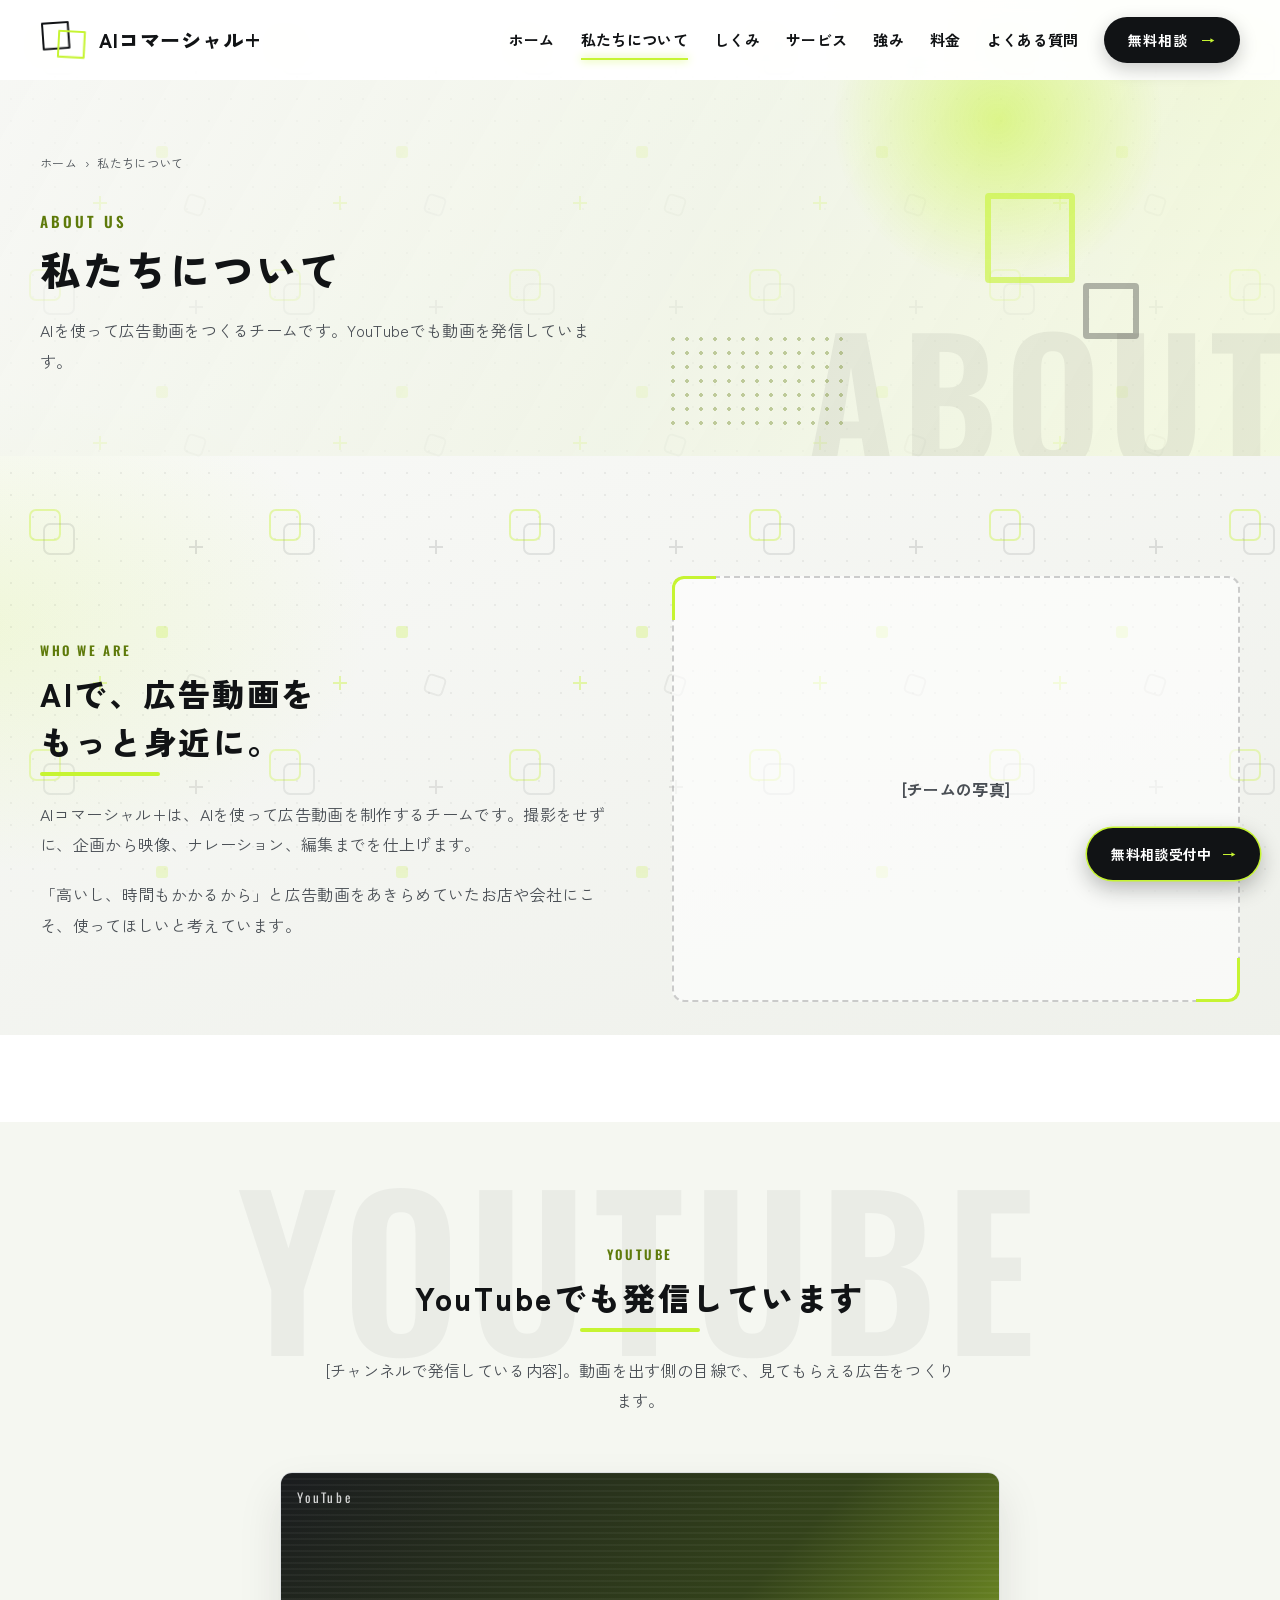
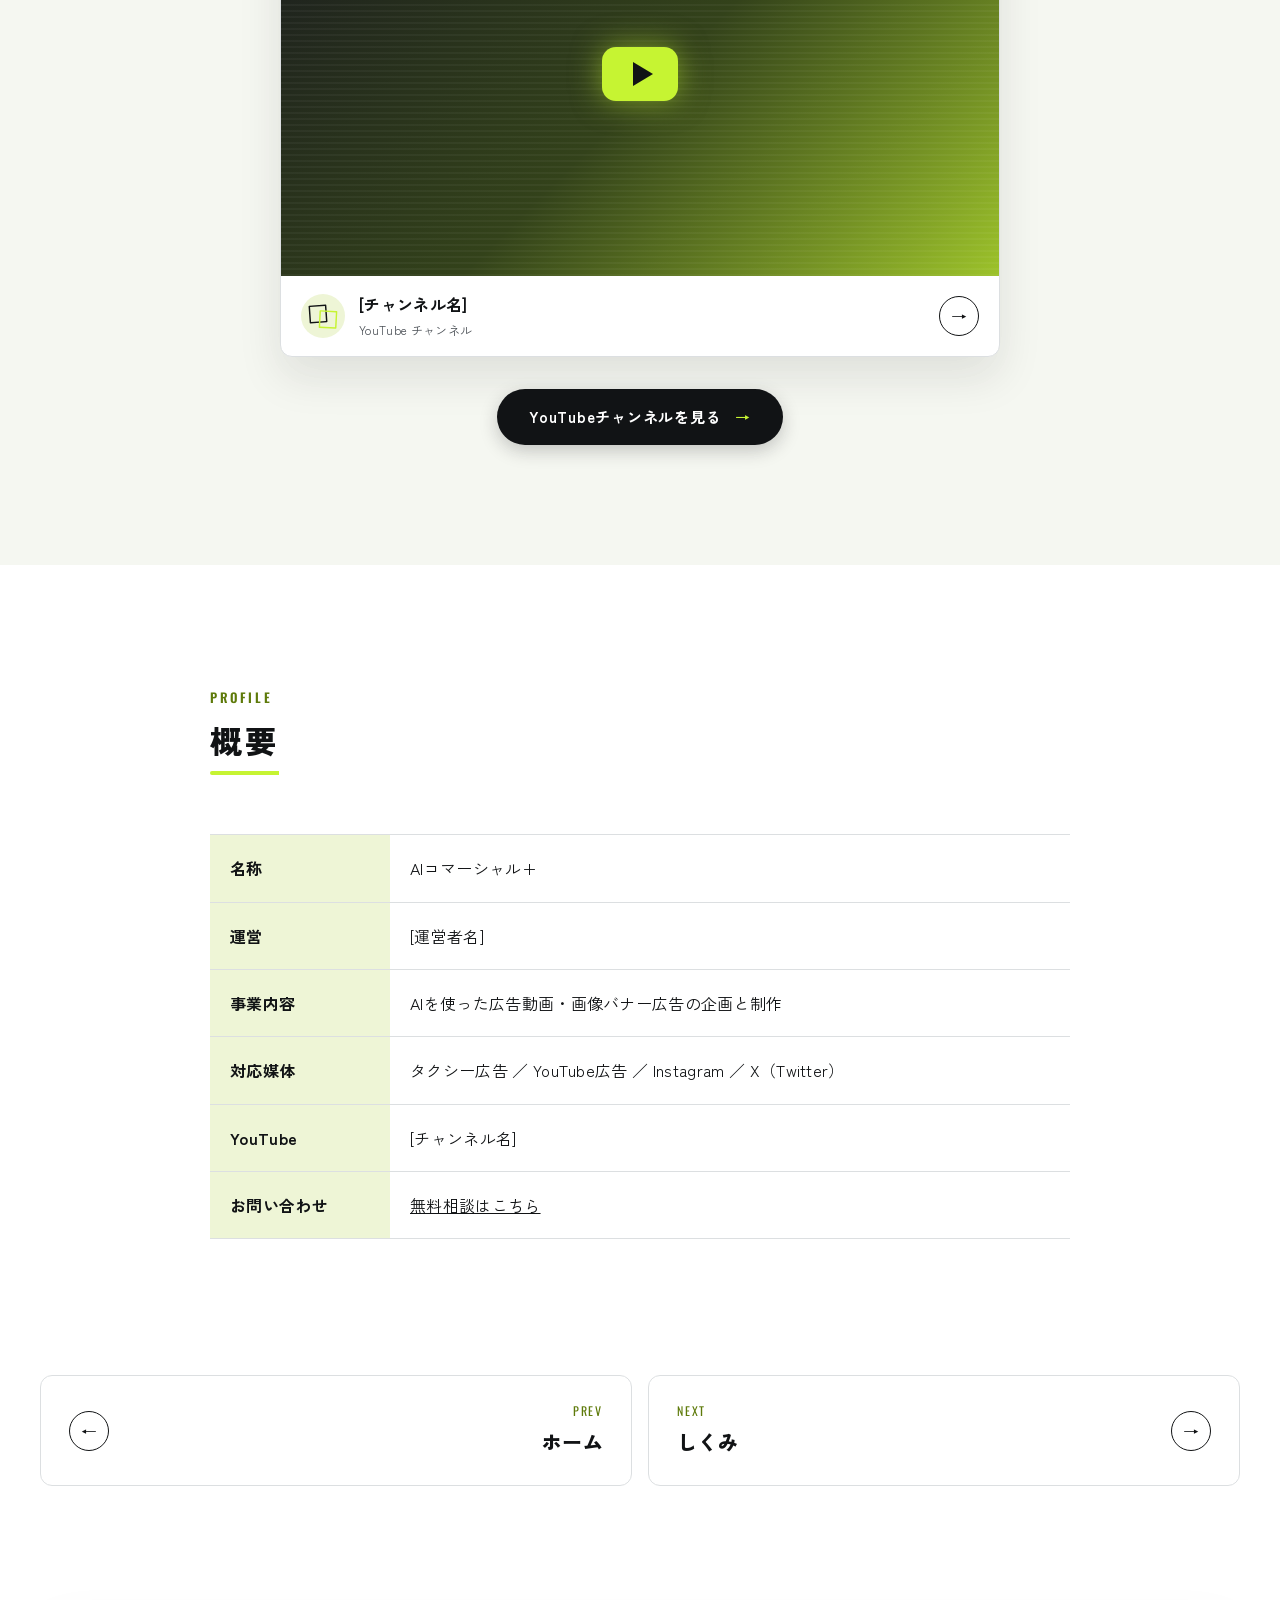
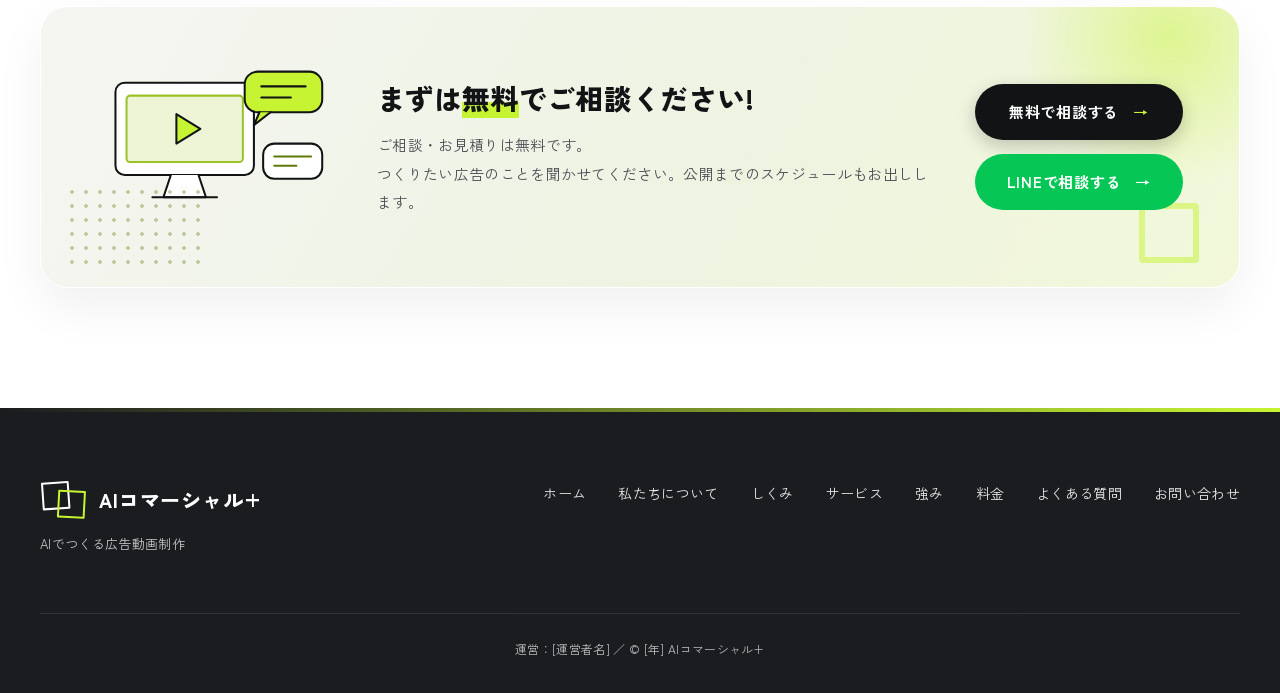
==== about.html @ 7e6327da "LPを項目ごとのページに分け、デザインと動画を追加 - トップ・私たちについて・しくみ・サービス・強み・料金・よくある質問の7ページ構成に - 打ち出しを「AIを使って私たちが制作、安くて速い」に合わ" ====
<!DOCTYPE html>
<html lang="ja">
<head>
<meta charset="UTF-8">
<meta name="viewport" content="width=device-width, initial-scale=1.0">
<title>私たちについて｜AIコマーシャル+</title>
<meta name="description" content="AIコマーシャル+は、AIを使って広告動画をつくるチームです。YouTubeでも動画を発信しています。">
<link rel="preconnect" href="https://fonts.googleapis.com">
<link rel="preconnect" href="https://fonts.gstatic.com" crossorigin>
<link href="https://fonts.googleapis.com/css2?family=Zen+Kaku+Gothic+New:wght@400;500;700;900&amp;family=Oswald:wght@500;600&amp;family=Klee+One:wght@600&amp;display=swap" rel="stylesheet">
<link rel="stylesheet" href="assets/site.css">
<script>
document.documentElement.classList.add('js');
</script>
</head>
<body>
<header class="site-header">
<div class="container">
<a class="site-logo" href="index.html" aria-label="AIコマーシャル+ トップへ"><svg viewBox="100 120 330 280" fill="none" aria-hidden="true"><rect class="logo-sq logo-sq--a" x="120" y="140" width="180" height="180" stroke="currentColor" stroke-width="14" stroke-linejoin="round"/><rect class="logo-sq logo-sq--b" x="230" y="200" width="180" height="180" stroke="#C6F432" stroke-width="14" stroke-linejoin="round"/></svg><span class="logo-text">AIコマーシャル+</span></a>
<button class="nav-toggle" type="button" aria-expanded="false" aria-controls="global-nav" aria-label="メニューを開く"><span></span><span></span><span></span></button>
<nav id="global-nav" class="global-nav" aria-label="グローバルナビ">
<a href="index.html">ホーム</a>
<a href="about.html" aria-current="page">私たちについて</a>
<a href="flow.html">しくみ</a>
<a href="service.html">サービス</a>
<a href="strengths.html">強み</a>
<a href="price.html">料金</a>
<a href="faq.html">よくある質問</a>
<a class="btn btn--primary" href="#contact">無料相談 <span class="arrow">→</span></a>
</nav>
</div>
</header>
<main>
<section class="page-hero" aria-labelledby="page-title">
<span class="watermark" aria-hidden="true">ABOUT</span>
<span class="blob" aria-hidden="true"></span>
<span class="deco-sq deco-sq--a" aria-hidden="true"></span>
<span class="deco-sq deco-sq--b" aria-hidden="true"></span>
<span class="dots" aria-hidden="true"></span>
<div class="container">
<ol class="breadcrumb"><li><a href="index.html">ホーム</a></li><li aria-current="page">私たちについて</li></ol>
<span class="eyebrow">ABOUT US</span>
<h1 class="page-title" id="page-title">私たちについて</h1>
<p class="page-lead">AIを使って広告動画をつくるチームです。YouTubeでも動画を発信しています。</p>
</div>
</section>

<section class="section" aria-labelledby="who-title">
<div class="container split">
<div class="split-text">
<span class="eyebrow">WHO WE ARE</span>
<h2 class="section-title" id="who-title">AIで、広告動画を<br>もっと身近に。</h2>
<p>AIコマーシャル+は、AIを使って広告動画を制作するチームです。撮影をせずに、企画から映像、ナレーション、編集までを仕上げます。</p>
<p>「高いし、時間もかかるから」と広告動画をあきらめていたお店や会社にこそ、使ってほしいと考えています。</p>
</div>
<div class="photo-slot" role="img" aria-label="チームの写真（準備中）"><span>[チームの写真]</span></div>
</div>
</section>

<section class="section section--tint" id="youtube" aria-labelledby="yt-title">
<span class="watermark" aria-hidden="true">YOUTUBE</span>
<div class="container">
<div class="section-head section-head--center">
<span class="eyebrow">YOUTUBE</span>
<h2 class="section-title" id="yt-title">YouTubeでも発信しています</h2>
<p class="section-lead">[チャンネルで発信している内容]。動画を出す側の目線で、見てもらえる広告をつくります。</p>
</div>
<div class="yt-feature">
<a class="yt-card" href="#" target="_blank" rel="noopener"><!-- [チャンネルURL] に差し替える -->
<span class="yt-thumb" aria-hidden="true"><span class="yt-play"></span><span class="yt-label">YouTube</span></span>
<span class="yt-meta"><span class="yt-avatar"><svg viewBox="100 120 330 280" fill="none" aria-hidden="true"><rect x="120" y="140" width="180" height="180" stroke="#111315" stroke-width="16" stroke-linejoin="round" transform="rotate(-4 210 230)"/><rect x="230" y="200" width="180" height="180" stroke="#C6F432" stroke-width="16" stroke-linejoin="round" transform="rotate(3 320 290)"/></svg></span><span><b>[チャンネル名]</b><small>YouTube チャンネル</small></span><span class="circle-arrow" aria-hidden="true">→</span></span>
</a>
<p style="text-align: center"><a class="btn btn--primary" href="#" target="_blank" rel="noopener">YouTubeチャンネルを見る <span class="arrow">→</span></a></p>
</div>
</div>
</section>

<section class="section" aria-labelledby="profile-title">
<div class="container" style="max-width: 940px">
<div class="section-head">
<span class="eyebrow">PROFILE</span>
<h2 class="section-title" id="profile-title">概要</h2>
</div>
<dl class="profile">
<dt>名称</dt><dd>AIコマーシャル+</dd>
<dt>運営</dt><dd>[運営者名]</dd>
<dt>事業内容</dt><dd>AIを使った広告動画・画像バナー広告の企画と制作</dd>
<dt>対応媒体</dt><dd>タクシー広告 ／ YouTube広告 ／ Instagram ／ X（Twitter）</dd>
<dt>YouTube</dt><dd>[チャンネル名]</dd>
<dt>お問い合わせ</dt><dd><a href="#contact">無料相談はこちら</a></dd>
</dl>
</div>
</section>

<section class="section" style="padding-top: 0" aria-label="前後のページ">
<div class="container">
<nav class="page-next">
<a class="prev" href="index.html"><span><small>PREV</small><b>ホーム</b></span><span class="circle-arrow" aria-hidden="true">←</span></a>
<a href="flow.html"><span><small>NEXT</small><b>しくみ</b></span><span class="circle-arrow" aria-hidden="true">→</span></a>
</nav>
</div>
</section>

<section class="cta-band" id="contact" aria-labelledby="cta-title">
<div class="container">
<div class="cta-box">
<span class="blob" aria-hidden="true"></span>
<span class="dots" aria-hidden="true"></span>
<span class="deco-sq" aria-hidden="true"></span>
<div class="cta-illust"><svg viewBox="0 0 260 190" fill="none" stroke-width="2.2" stroke-linecap="round" stroke-linejoin="round" aria-hidden="true">
<rect x="20" y="30" width="150" height="100" rx="10" fill="#fff" stroke="#111315"/>
<rect x="32" y="44" width="126" height="72" rx="4" fill="#EEF5D6" stroke="#9CC22A"/>
<path d="M86 64v32l26-16z" fill="#C6F432" stroke="#111315"/>
<path d="M80 130l-8 24h46l-8-24" fill="#fff" stroke="#111315"/>
<path d="M60 154h70" stroke="#111315"/>
<rect x="160" y="18" width="84" height="44" rx="14" fill="#C6F432" stroke="#111315"/>
<path d="M176 62l-6 14 18-14" fill="#C6F432" stroke="#111315"/>
<path d="M178 34h48M178 46h32" stroke="#111315"/>
<rect x="180" y="96" width="64" height="38" rx="12" fill="#fff" stroke="#111315"/>
<path d="M192 110h40M192 120h24" stroke="#5E7A0A"/></svg></div>
<div class="cta-copy">
<h2 id="cta-title">まずは<em>無料</em>でご相談ください!</h2>
<p>ご相談・お見積りは無料です。<br>つくりたい広告のことを聞かせてください。公開までのスケジュールもお出しします。</p>
</div>
<div class="cta-actions">
<a class="btn btn--primary" href="#contact">無料で相談する <span class="arrow">→</span></a>
<a class="btn btn--line" href="#contact">LINEで相談する <span class="arrow">→</span></a>
</div>
</div>
</div>
</section>
</main>
<footer class="site-footer">
<div class="container">
<div class="footer-top">
<div class="footer-logo">
<a class="site-logo" href="index.html"><svg viewBox="100 120 330 280" fill="none" aria-hidden="true"><rect class="logo-sq logo-sq--a" x="120" y="140" width="180" height="180" stroke="currentColor" stroke-width="14" stroke-linejoin="round"/><rect class="logo-sq logo-sq--b" x="230" y="200" width="180" height="180" stroke="#C6F432" stroke-width="14" stroke-linejoin="round"/></svg><span class="logo-text">AIコマーシャル+</span></a>
<p>AIでつくる広告動画制作</p>
</div>
<nav class="footer-nav" aria-label="フッターナビ">
<a href="index.html">ホーム</a>
<a href="about.html">私たちについて</a>
<a href="flow.html">しくみ</a>
<a href="service.html">サービス</a>
<a href="strengths.html">強み</a>
<a href="price.html">料金</a>
<a href="faq.html">よくある質問</a>
<a href="#contact">お問い合わせ</a>
</nav>
</div>
<p class="footer-bottom">運営：[運営者名] ／ &copy; [年] AIコマーシャル+</p>
</div>
</footer>
<a class="consult-float" href="#contact">無料相談受付中 <span aria-hidden="true">→</span></a>
<script src="assets/site.js" defer></script>
</body>
</html>
---- assets/site.css ----
/* =========================================================
   AIコマーシャル+ 全ページ共通スタイル
   ========================================================= */

:root {
  /* ベース */
  --ink: #111315;
  --ink-sub: #4A4F55;
  --line: #DCDFE1;
  --bg: #FFFFFF;
  --bg-tint: #F2F5EC;

  /* ブランド */
  --lime: #C6F432;
  --lime-deep: #5E7A0A;
  --lime-light: #EEF5D6;
  --dark: #1A1C1F;

  --grad-brand: linear-gradient(135deg, #1A1C1F 0%, #33421A 52%, #9CC22A 100%);
  --grad-soft: linear-gradient(120deg, #F5F6F2 0%, #EEF3E2 55%, #F2F8D9 100%);
  --grad-photo: linear-gradient(180deg, rgba(17,19,21,0) 30%, rgba(17,19,21,.88) 100%);

  --font-ja: 'Zen Kaku Gothic New', 'Hiragino Sans', 'Yu Gothic', sans-serif;
  --font-en: 'Oswald', 'Zen Kaku Gothic New', sans-serif;
  --font-hand: 'Klee One', 'Zen Kaku Gothic New', sans-serif;

  --container: 1200px;
  --gutter: 40px;
  --section-y: 120px;
  --radius: 12px;
  --header-h: 80px;
}
@media (max-width: 760px) {
  :root { --gutter: 16px; --section-y: 72px; --header-h: 64px; }
}

*, *::before, *::after { box-sizing: border-box; }
html { scroll-behavior: smooth; }
body {
  margin: 0; font-family: var(--font-ja); color: var(--ink); background: var(--bg);
  font-size: 16px; line-height: 1.9; letter-spacing: .02em;
}
/* サイト全体の背景グラデーション（画面に固定） */
body::before {
  content: ''; position: fixed; inset: -15%; z-index: -1; pointer-events: none;
  background:
    radial-gradient(38% 32% at 85% 15%, rgba(198,244,50,.22), rgba(198,244,50,0) 70%),
    radial-gradient(34% 30% at 10% 65%, rgba(198,244,50,.14), rgba(198,244,50,0) 70%),
    linear-gradient(160deg, #FFFFFF 0%, #F6F7F4 50%, #EEF0EA 100%);
}
/* 背景の模様：ロゴの四角をちりばめた柄と、細かいドット */
body::after {
  content: ''; position: fixed; inset: 0; z-index: -1; pointer-events: none;
  background-image:
    url("data:image/svg+xml,%3Csvg xmlns='http://www.w3.org/2000/svg' width='240' height='240' fill='none' stroke-width='2'%3E%3Crect x='30' y='30' width='30' height='30' rx='6' stroke='%23C6F432' stroke-opacity='.6'/%3E%3Crect x='44' y='44' width='30' height='30' rx='6' stroke='%23111315' stroke-opacity='.14'/%3E%3Crect x='156' y='146' width='12' height='12' rx='3' fill='%23C6F432' fill-opacity='.45' stroke='none'/%3E%3Cpath d='M196 60v14M189 67h14' stroke='%23111315' stroke-opacity='.18'/%3E%3Cpath d='M100 196v14M93 203h14' stroke='%23C6F432' stroke-opacity='.7'/%3E%3Crect x='186' y='196' width='18' height='18' rx='4' stroke='%23111315' stroke-opacity='.1' transform='rotate(18 195 205)'/%3E%3C/svg%3E"),
    radial-gradient(rgba(17,19,21,.09) 1px, transparent 1.3px);
  background-size: 240px 240px, 22px 22px;
  -webkit-mask-image: linear-gradient(180deg, rgba(0,0,0,.9), rgba(0,0,0,.45));
  mask-image: linear-gradient(180deg, rgba(0,0,0,.9), rgba(0,0,0,.45));
}
h1, h2, h3, p, ul, ol, figure { margin: 0; }
a { color: inherit; }
img, svg, video { max-width: 100%; }

.container {
  width: 100%; max-width: calc(var(--container) + var(--gutter) * 2);
  margin: 0 auto; padding: 0 var(--gutter); position: relative;
}

.sr-only { position: absolute; width: 1px; height: 1px; overflow: hidden; clip: rect(0 0 0 0); white-space: nowrap; }

/* ---------- オープニング（初回だけ） ---------- */
.intro-splash { display: none; }
.intro .intro-splash {
  position: fixed; inset: 0; z-index: 1000; background: var(--dark);
  display: flex; flex-direction: column; align-items: center; justify-content: center; gap: 22px;
  animation: splash-out .6s ease-in 1.6s forwards;
}
.intro-splash svg { overflow: visible; }
.intro-sq-a { transform-box: fill-box; transform-origin: center; animation: roll-in-left .9s cubic-bezier(.22,1,.36,1) both; }
.intro-sq-b { transform-box: fill-box; transform-origin: center; animation: roll-in-right .9s cubic-bezier(.22,1,.36,1) .15s both; }
.intro-splash-text { color: #fff; font-weight: 900; font-size: 28px; letter-spacing: .06em; animation: text-in .6s ease-out .75s both; }
@keyframes roll-in-left { 0% { opacity: 0; transform: translateX(-140px) rotate(-340deg) scale(.7); } 70% { opacity: 1; transform: translateX(6px) rotate(-2deg) scale(1.02); } 100% { opacity: 1; transform: rotate(-4deg); } }
@keyframes roll-in-right { 0% { opacity: 0; transform: translateX(140px) rotate(340deg) scale(.7); } 70% { opacity: 1; transform: translateX(-6px) rotate(5deg) scale(1.02); } 100% { opacity: 1; transform: rotate(3deg); } }
@keyframes text-in { from { opacity: 0; transform: translateY(8px); } to { opacity: 1; transform: none; } }
@keyframes splash-out { to { opacity: 0; visibility: hidden; } }

/* ---------- ヘッダー ---------- */
.site-header { position: sticky; top: 0; z-index: 100; transition: box-shadow .25s ease; }
/* すりガラスは疑似要素に置く（全画面メニューがヘッダーの中に閉じ込められないように） */
.site-header::before {
  content: ''; position: absolute; inset: 0; z-index: -1;
  background: rgba(255,255,255,.92); backdrop-filter: blur(8px); -webkit-backdrop-filter: blur(8px);
}
.site-header.is-scrolled { box-shadow: 0 2px 12px rgba(17,19,21,.08); }
.site-header .container { height: var(--header-h); display: flex; align-items: center; justify-content: space-between; gap: 24px; }
.site-logo { display: flex; align-items: center; gap: 12px; text-decoration: none; font-weight: 900; font-size: 20px; letter-spacing: .04em; white-space: nowrap; position: relative; z-index: 2; }
.site-logo svg { height: 40px; width: auto; overflow: visible; }
.logo-sq { transform-box: fill-box; transform-origin: center; }
.logo-sq--a { transform: rotate(-4deg); }
.logo-sq--b { transform: rotate(3deg); }
@media (max-width: 760px) { .site-logo { font-size: 17px; } .site-logo svg { height: 32px; } }

.global-nav { display: flex; align-items: center; gap: 26px; }
.global-nav a:not(.btn) { position: relative; text-decoration: none; font-weight: 700; font-size: 15px; padding: 4px 0; }
.global-nav a:not(.btn)::after {
  content: ''; position: absolute; left: 0; bottom: -2px; height: 2px; width: 0;
  background: var(--lime); box-shadow: 0 0 8px var(--lime); transition: width .25s ease;
}
.global-nav a:not(.btn):hover::after, .global-nav a[aria-current="page"]::after { width: 100%; }
.global-nav .btn { height: 46px; padding: 0 24px; font-size: 14px; }

.nav-toggle {
  display: none; width: 44px; height: 44px; border: 0; border-radius: 50%; padding: 0;
  align-items: center; justify-content: center; flex-direction: column; gap: 5px;
  background: var(--dark); cursor: pointer;
}
.nav-toggle span { display: block; width: 18px; height: 2px; background: #fff; border-radius: 2px; transition: transform .25s, opacity .25s; }
.nav-toggle span:nth-child(2) { background: var(--lime); }

@media (max-width: 1080px) {
  .nav-toggle { display: flex; position: relative; z-index: 2; }
  .global-nav {
    position: fixed; inset: 0; z-index: 1;
    flex-direction: column; justify-content: center; gap: 26px;
    background: var(--grad-brand); color: #fff;
    opacity: 0; visibility: hidden; transition: opacity .3s, visibility .3s;
  }
  .global-nav a:not(.btn) { font-size: 20px; }
  .global-nav .btn { background: var(--lime); color: var(--ink); }
  .global-nav .btn .arrow { color: var(--ink); }
  .menu-open .global-nav { opacity: 1; visibility: visible; }
  .menu-open { overflow: hidden; }
  .menu-open .site-logo { color: #fff; }
  .menu-open .nav-toggle { background: #fff; }
  .menu-open .nav-toggle span { background: var(--ink); }
  .menu-open .nav-toggle span:nth-child(1) { transform: translateY(7px) rotate(45deg); }
  .menu-open .nav-toggle span:nth-child(2) { opacity: 0; }
  .menu-open .nav-toggle span:nth-child(3) { transform: translateY(-7px) rotate(-45deg); }
  .menu-open .site-header::before { opacity: 0; }
}

/* ---------- ボタン ---------- */
.btn {
  display: inline-flex; align-items: center; justify-content: center; gap: 14px;
  height: 56px; padding: 0 32px; border-radius: 999px; border: 0; cursor: pointer;
  font-family: inherit; font-weight: 700; font-size: 15px; letter-spacing: .05em;
  text-decoration: none; white-space: nowrap;
  transition: transform .2s ease, box-shadow .2s ease, background-color .2s ease;
}
.btn:hover { transform: translateY(-2px); }
.btn .arrow { transition: transform .2s ease; }
.btn:hover .arrow { transform: translateX(4px); }
.btn--primary { background: var(--ink); color: #fff; box-shadow: 0 6px 18px rgba(17,19,21,.22); }
.btn--primary .arrow { color: var(--lime); }
.btn--primary:hover { background: #000; box-shadow: 0 0 0 2px var(--lime), 0 10px 24px rgba(17,19,21,.28); }
.btn--secondary { background: #fff; color: var(--ink); border: 1px solid var(--ink); }
.btn--secondary:hover { box-shadow: 0 8px 20px rgba(17,19,21,.12); }
.btn--lime { background: var(--lime); color: var(--ink); box-shadow: 0 6px 18px rgba(156,194,42,.35); }
.btn--line { background: #06C755; color: #fff; }
.btn--line:hover { box-shadow: 0 10px 24px rgba(6,199,85,.3); }

.circle-arrow {
  display: inline-flex; align-items: center; justify-content: center; flex-shrink: 0;
  width: 40px; height: 40px; border-radius: 50%; border: 1.5px solid currentColor;
  font-family: var(--font-en); transition: background-color .2s, color .2s, border-color .2s;
}
.text-link { display: inline-flex; align-items: center; gap: 12px; font-weight: 700; font-size: 14px; text-decoration: none; }
.text-link .circle-arrow { width: 34px; height: 34px; }
.text-link:hover .circle-arrow { background: var(--ink); border-color: var(--ink); color: var(--lime); }

/* ---------- セクション共通 ---------- */
.section { padding: var(--section-y) 0; position: relative; overflow-x: hidden; }
@supports (overflow: clip) { .section { overflow-x: clip; } }
.section--tint { background: rgba(242,245,236,.75); }
.section-head { margin-bottom: 56px; }
.section-head--center { text-align: center; }
.section-head--row { display: flex; align-items: flex-end; justify-content: space-between; gap: 24px; flex-wrap: wrap; }
.eyebrow {
  display: block; font-family: var(--font-en); font-weight: 600; font-size: 13px;
  letter-spacing: .2em; color: var(--lime-deep); margin-bottom: 6px;
}
.section-title {
  display: inline-block; font-size: 32px; font-weight: 900; line-height: 1.5; letter-spacing: .08em;
  padding-bottom: 14px;
  background: url("data:image/svg+xml,%3Csvg xmlns='http://www.w3.org/2000/svg' viewBox='0 0 120 10'%3E%3Cpath d='M2 5 H 118' fill='none' stroke='%23C6F432' stroke-width='4' stroke-linecap='round'/%3E%3C/svg%3E") left bottom / 120px 10px no-repeat;
}
.section-head--center .section-title { background-position: center bottom; }
.section-lead { margin-top: 20px; color: var(--ink-sub); max-width: 40em; }
.section-head--center .section-lead { margin-left: auto; margin-right: auto; }
@media (max-width: 760px) { .section-title { font-size: 24px; } .section-head { margin-bottom: 40px; } }

.watermark {
  position: absolute; top: 40px; left: 50%; transform: translateX(-50%);
  font-family: var(--font-en); font-weight: 600; font-size: clamp(90px, 16vw, 220px); line-height: 1;
  letter-spacing: .04em; color: var(--ink); opacity: .045; white-space: nowrap;
  pointer-events: none; user-select: none;
}

/* ---------- 装飾 ---------- */
.deco-sq {
  position: absolute; width: var(--s, 80px); height: var(--s, 80px);
  border: var(--bw, 6px) solid var(--c, var(--lime)); border-radius: 4px; opacity: var(--o, .6);
  pointer-events: none;
}
.blob {
  position: absolute; pointer-events: none; width: var(--s, 320px); height: var(--s, 320px); border-radius: 50%;
  background: radial-gradient(circle, rgba(198,244,50,.55), rgba(198,244,50,0) 65%); opacity: var(--o, 1);
}
.dots {
  position: absolute; pointer-events: none; width: var(--w, 120px); height: var(--h, 80px);
  background-image: radial-gradient(var(--lime-deep) 1.6px, transparent 1.8px); background-size: 14px 14px; opacity: .35;
}

/* ---------- ヒーロー ---------- */
.hero {
  position: relative; overflow: hidden;
  min-height: max(600px, calc(100svh - var(--header-h)));
  display: flex; align-items: center; padding: 72px 0 96px;
}
.hero-media { position: absolute; inset: 0; z-index: 0; background: var(--grad-brand); }
.hero-video { position: absolute; inset: 0; width: 100%; height: 100%; object-fit: cover; display: block; opacity: 0; transition: opacity .6s; }
.hero-video.is-ready { opacity: 1; }
/* 動画が無いあいだの仮のビジュアル（右側に浮かぶ広告パネル） */
.hero-panels { position: absolute; right: 4%; top: 50%; width: min(46vw, 560px); aspect-ratio: 1 / .9; transform: translateY(-50%); }
.hero-panels > span { position: absolute; border-radius: 12px; }
.hero-panels .p1 { left: 18%; top: 10%; width: 64%; height: 58%; background: rgba(255,255,255,.14); border: 1px solid rgba(255,255,255,.35); backdrop-filter: blur(6px); }
.hero-panels .p1::before { content: ''; position: absolute; left: 6%; right: 6%; top: 16%; bottom: 14%; border-radius: 8px; background: linear-gradient(160deg, rgba(198,244,50,.9), rgba(198,244,50,.3)); }
.hero-panels .p1::after { content: ''; position: absolute; left: 50%; top: 50%; width: 0; height: 0; transform: translate(-30%, -40%); border-left: 34px solid #111315; border-top: 21px solid transparent; border-bottom: 21px solid transparent; }
.hero-panels .p2 { left: 0; top: 52%; width: 34%; height: 40%; background: var(--lime); box-shadow: 0 0 40px rgba(198,244,50,.6); }
.hero-panels .p3 { right: 0; top: 0; width: 22%; height: 46%; background: rgba(17,19,21,.75); border: 1px solid rgba(255,255,255,.2); }
.hero-panels .p4 { right: 6%; bottom: 0; width: 40%; height: 16%; background: rgba(255,255,255,.85); }
.hero-video.is-ready ~ .hero-panels { display: none; }
/* 左側を白くぼかして、文字を読みやすくする */
.hero-media::after {
  content: ''; position: absolute; inset: 0;
  background:
    linear-gradient(90deg, rgba(255,255,255,.96) 0%, rgba(255,255,255,.9) 34%, rgba(255,255,255,.35) 58%, rgba(255,255,255,0) 75%),
    linear-gradient(0deg, rgba(255,255,255,.9) 0%, rgba(255,255,255,0) 18%);
}
.hero .container { position: relative; z-index: 1; }
.hero .deco-sq, .hero .blob { z-index: 1; }
.hero-copy { max-width: 620px; }
.hero-hand { display: inline-block; font-family: var(--font-hand); font-weight: 600; font-size: 22px; color: var(--lime-deep); letter-spacing: .12em; margin-bottom: 20px; }
.hero-hand::before { content: '＼'; margin-right: .4em; }
.hero-hand::after { content: '／'; margin-left: .4em; }
.hero-title { font-size: clamp(34px, 4.6vw, 62px); font-weight: 900; line-height: 1.3; letter-spacing: .06em; }
.hero-title .mark { background: linear-gradient(transparent 58%, var(--lime) 58%); padding: 0 .1em; }
.hero-text { margin-top: 28px; color: var(--ink-sub); max-width: 32em; }
.hero-actions { margin-top: 40px; display: flex; gap: 16px; flex-wrap: wrap; }
@media (max-width: 960px) { .hero-hand { font-size: 18px; } .hero-panels { opacity: .55; } }
@media (max-width: 760px) {
  .hero { min-height: 560px; padding: 48px 0 72px; align-items: flex-end; }
  .hero-media::after { background: linear-gradient(0deg, rgba(255,255,255,.97) 0%, rgba(255,255,255,.9) 55%, rgba(255,255,255,.25) 100%); }
  .hero-panels { width: 80vw; right: -6%; top: 26%; opacity: .8; }
  .hero .deco-sq { display: none; }
}

/* ---------- 対象の広告 + 数字 ---------- */
.intro-band { padding: 56px 0; border-bottom: 1px solid var(--line); background: rgba(255,255,255,.7); }
.intro-band .container { display: grid; grid-template-columns: 1.2fr 1fr; gap: 40px; align-items: center; }
.for-you-head { display: flex; align-items: baseline; gap: 16px; margin-bottom: 24px; font-weight: 700; flex-wrap: wrap; }
.for-you-head .hand { font-family: var(--font-hand); font-size: 26px; color: var(--lime-deep); transform: rotate(-6deg); display: inline-block; }
.for-you-list { list-style: none; padding: 0; display: grid; grid-template-columns: repeat(4, 1fr); gap: 16px; }
.for-you-list li { text-align: center; font-weight: 700; font-size: 14px; }
.for-you-list svg { width: 72px; height: 72px; margin: 0 auto 10px; display: block; }
.stats { display: grid; grid-template-columns: repeat(3, 1fr); background: #fff; border: 1px solid var(--line); border-radius: var(--radius); padding: 24px 8px; }
.stat { text-align: center; padding: 0 8px; }
.stat + .stat { border-left: 1px solid var(--line); }
.stat-label { font-size: 12px; font-weight: 700; color: var(--ink-sub); }
.stat-value { font-family: var(--font-en); font-weight: 600; font-size: 40px; line-height: 1.2; }
.stat-value small { font-family: var(--font-ja); font-size: 14px; font-weight: 700; margin-left: 2px; }
.stat-note { font-size: 11px; color: var(--ink-sub); }
@media (max-width: 960px) { .intro-band .container { grid-template-columns: 1fr; } }
@media (max-width: 560px) { .for-you-list { grid-template-columns: repeat(2, 1fr); row-gap: 24px; } .stat-value { font-size: 30px; } }

/* ---------- サービス ---------- */
.service-grid { display: grid; grid-template-columns: repeat(3, 1fr); gap: 28px; }
.service-grid--2 { grid-template-columns: repeat(2, 1fr); }
.service-card {
  position: relative; background: #fff; border: 1px solid var(--line); border-radius: var(--radius);
  padding: 36px 32px 32px; transition: transform .25s ease, box-shadow .25s ease;
}
.service-card::before, .service-card::after { content: ''; position: absolute; width: 44px; height: 44px; border: 3px solid var(--lime); }
.service-card::before { top: -1px; left: -1px; border-right: 0; border-bottom: 0; border-top-left-radius: var(--radius); }
.service-card::after { right: -1px; bottom: -1px; border-left: 0; border-top: 0; border-bottom-right-radius: var(--radius); }
.service-card:hover { transform: translateY(-4px); box-shadow: 0 16px 36px rgba(17,19,21,.1); }
.service-illust { height: 120px; margin-bottom: 20px; }
.service-illust svg { height: 100%; width: auto; }
/* 動画が置かれたら、イラストの代わりに 16:9 の動画を出す */
.slot-video { display: none; }
.service-illust.has-video { height: auto; aspect-ratio: 16 / 9; border-radius: 8px; overflow: hidden; background: var(--lime-light); }
.service-illust.has-video .slot-video { display: block; width: 100%; height: 100%; object-fit: cover; }
.service-illust.has-video svg { display: none; }
.service-card h3 { font-size: 22px; font-weight: 900; line-height: 1.5; }
.service-card p { margin-top: 10px; font-size: 14px; color: var(--ink-sub); }
.spec { margin-top: 18px; display: grid; grid-template-columns: 76px 1fr; gap: 6px 14px; font-size: 14px; padding-top: 16px; border-top: 1px solid var(--line); }
.spec dt { font-family: var(--font-en); font-weight: 600; letter-spacing: .12em; color: var(--lime-deep); }
.spec dd { margin: 0; }
.check-list { list-style: none; margin: 18px 0 0; padding: 0; font-size: 14px; font-weight: 500; }
.check-list li { position: relative; padding-left: 26px; }
.check-list li + li { margin-top: 4px; }
.check-list li::before {
  content: ''; position: absolute; left: 2px; top: .55em; width: 12px; height: 7px;
  border-left: 2px solid var(--lime-deep); border-bottom: 2px solid var(--lime-deep); transform: rotate(-45deg);
}
@media (max-width: 960px) { .service-grid, .service-grid--2 { grid-template-columns: 1fr; max-width: 560px; margin: 0 auto; } }

/* ---------- 強み（縦長カード） ---------- */
.strength { overflow: hidden; }
.feature-grid { display: grid; grid-template-columns: repeat(3, 1fr); gap: 32px; align-items: start; position: relative; }
.feature-card:nth-child(2) { margin-top: 80px; }
.feature-card:nth-child(3) { margin-top: 160px; }
.feature-card {
  position: relative; display: block; aspect-ratio: 3 / 4; overflow: hidden; border-radius: 4px;
  color: #fff; text-decoration: none; box-shadow: 0 20px 40px rgba(17,19,21,.16);
  background: var(--grad-brand);
}
.feature-card--lime { background: linear-gradient(160deg, #D9FA6E 0%, #C6F432 50%, #9CC22A 100%); color: var(--ink); }
.feature-card--dark { background: linear-gradient(160deg, #2A2D31 0%, #111315 100%); }
.feature-art { position: absolute; z-index: 1; top: 12%; left: 50%; width: 54%; transform: translateX(-42%); transition: transform .6s ease; }
.feature-card:hover .feature-art { transform: translateX(-42%) scale(1.06); }
.feature-card::before { content: ''; position: absolute; inset: 0; z-index: 1; background: var(--grad-photo); }
.feature-card--lime::before { background: linear-gradient(180deg, rgba(198,244,50,0) 40%, rgba(156,194,42,.9) 100%); }
.feature-card::after { content: ''; position: absolute; z-index: 2; top: 0; bottom: 0; left: 44px; border-left: 1px solid rgba(255,255,255,.4); }
.feature-card--lime::after { border-color: rgba(17,19,21,.25); }
.feature-label { position: absolute; z-index: 3; top: 24px; left: 12px; writing-mode: vertical-rl; font-family: var(--font-en); font-size: 13px; letter-spacing: .2em; }
.feature-num-bg { position: absolute; z-index: 2; right: -10px; bottom: -30px; font-family: var(--font-en); font-weight: 600; font-size: 200px; line-height: 1; opacity: .14; }
.feature-body { position: absolute; z-index: 3; left: 68px; right: 24px; bottom: 32px; }
.feature-title { display: flex; align-items: center; gap: 14px; flex-wrap: wrap; }
.feature-title .num { font-family: var(--font-en); font-weight: 600; font-size: 30px; }
.feature-title h3 { font-size: 26px; font-weight: 900; border-bottom: 2px solid currentColor; padding-bottom: 2px; line-height: 1.4; }
.feature-body p { margin-top: 14px; font-size: 14px; line-height: 1.85; }
.feature-card:hover .circle-arrow { background: #fff; color: var(--ink); border-color: #fff; }
.feature-card--lime:hover .circle-arrow { background: var(--ink); color: var(--lime); border-color: var(--ink); }
@media (max-width: 960px) {
  .feature-grid { grid-template-columns: 1fr; max-width: 420px; margin: 0 auto; }
  .feature-card:nth-child(2), .feature-card:nth-child(3) { margin-top: 0; }
}

/* ---------- デモ（生成画面） ---------- */
.demo-window { background: rgba(255,255,255,.9); border: 1px solid #fff; border-radius: 18px; box-shadow: 0 0 0 1.5px var(--lime), 0 0 40px rgba(198,244,50,.25), 0 24px 60px rgba(17,19,21,.1); }
.demo-bar { display: flex; align-items: center; justify-content: space-between; gap: 12px; padding: 14px 18px; border-bottom: 1px solid var(--line); flex-wrap: wrap; }
.dots3 { display: flex; gap: 6px; }
.dots3 span { width: 9px; height: 9px; border-radius: 50%; background: var(--ink); }
.demo-status { font-family: var(--font-en); font-size: 12px; letter-spacing: .12em; display: inline-flex; align-items: center; gap: 8px; }
.demo-status::before { content: ''; width: 8px; height: 8px; border-radius: 50%; background: var(--lime); box-shadow: 0 0 10px var(--lime); }
.demo-body { padding: 22px; display: flex; flex-direction: column; gap: 18px; }
.demo-prompt { background: #F1F2F2; border-radius: 10px; padding: 14px 16px; }
.demo-prompt small { display: block; font-family: var(--font-en); font-size: 12px; letter-spacing: .12em; color: var(--ink-sub); }
.caret { display: inline-block; width: 8px; height: 17px; background: var(--ink); margin-left: 4px; vertical-align: -3px; }
.demo-grid { display: grid; grid-template-columns: repeat(3, minmax(0, 1fr)); gap: 10px; }
.demo-grid > div { aspect-ratio: 1 / 1; border-radius: 10px; padding: 12px; display: flex; flex-direction: column; justify-content: space-between; font-weight: 900; font-size: 14px; line-height: 1.3; }
.demo-grid small { font-family: var(--font-en); font-size: 11px; font-weight: 600; letter-spacing: .1em; }
.demo-grid .v1 { background: var(--lime); }
.demo-grid .v2 { background: var(--dark); color: #fff; }
.demo-grid .v3 { background: #fff; border: 1px solid var(--line); }
.demo-grid .v4 { background: #E1E3E3; font-size: 22px; }
.demo-grid .v5 { background: #fff; border: 1.5px solid var(--lime); }
.demo-grid .v6 { border: 1.5px dashed #A9ADB1; align-items: center; justify-content: center; font-family: var(--font-en); font-size: 12px; font-weight: 600; }
.demo-progress { height: 6px; background: #E1E3E3; border-radius: 999px; }
.demo-progress span { display: block; height: 100%; width: 83%; background: var(--lime); border-radius: 999px; box-shadow: 0 0 10px var(--lime); }
.split { display: grid; grid-template-columns: 1fr 1fr; gap: 64px; align-items: center; }
.split-text h3 { font-size: 26px; font-weight: 900; line-height: 1.6; letter-spacing: .05em; }
.split-text p { margin-top: 20px; color: var(--ink-sub); }
.split-text .btn { margin-top: 32px; }
@media (max-width: 960px) { .split { grid-template-columns: 1fr; gap: 40px; } .split-text h3 { font-size: 21px; } }

/* ---------- FAQ + 料金 ---------- */
.faq-price .container { display: grid; grid-template-columns: 1.3fr 1fr; gap: 56px; }
.faq-list { display: grid; gap: 12px; }
.faq-item { background: #fff; border: 1px solid var(--line); border-radius: 8px; }
.faq-item summary { list-style: none; cursor: pointer; display: flex; align-items: center; gap: 14px; padding: 18px 56px 18px 20px; position: relative; font-weight: 700; font-size: 15px; }
.faq-item summary::-webkit-details-marker { display: none; }
.faq-item summary .q { font-family: var(--font-en); font-size: 20px; color: var(--lime-deep); }
.faq-item summary::after { content: '+'; position: absolute; right: 20px; top: 50%; transform: translateY(-50%); font-size: 24px; font-weight: 400; color: var(--lime-deep); }
.faq-item[open] summary::after { content: '−'; }
.faq-item .a { padding: 0 20px 20px 54px; font-size: 14px; color: var(--ink-sub); }
.faq-more { margin-top: 24px; text-align: right; }
.price-card {
  position: relative; overflow: hidden; border-radius: var(--radius); padding: 40px 36px;
  background: var(--grad-brand); color: #fff; box-shadow: 0 20px 44px rgba(17,19,21,.22);
}
.price-card .deco-sq { --c: var(--lime); --o: .3; --s: 140px; right: -40px; top: -40px; --bw: 10px; }
.price-card h3 { font-size: 18px; font-weight: 700; }
.price-main { margin-top: 12px; font-family: var(--font-en); font-weight: 600; font-size: 64px; line-height: 1.1; }
.price-main small { font-family: var(--font-ja); font-size: 18px; font-weight: 700; margin-left: 4px; }
.price-free { display: inline-block; margin-top: 12px; padding: 4px 14px; border-radius: 999px; background: var(--lime); color: var(--ink); font-weight: 700; font-size: 14px; }
.price-card .check-list li::before { border-color: var(--lime); }
.price-card .btn { margin-top: 28px; background: #fff; color: var(--ink); }
@media (max-width: 960px) { .faq-price .container { grid-template-columns: 1fr; } }

/* ---------- CTA 帯 ---------- */
.cta-band { padding: 0 0 var(--section-y); }
.cta-box {
  position: relative; overflow: hidden;
  display: grid; grid-template-columns: 240px 1fr auto; gap: 40px; align-items: center;
  background: var(--grad-soft); border: 1px solid #fff; border-radius: 28px; padding: 48px 56px;
  box-shadow: 0 20px 50px rgba(17,19,21,.06);
}
.cta-box .blob { --s: 320px; right: -90px; top: -130px; --o: .8; }
.cta-box .deco-sq { --s: 60px; right: 40px; bottom: 24px; --o: .5; }
.cta-box .dots { --w: 140px; --h: 84px; left: 24px; bottom: 18px; }
.cta-illust svg { width: 100%; height: auto; }
.cta-copy h2 { font-size: 28px; font-weight: 900; line-height: 1.5; }
.cta-copy h2 em { font-style: normal; background: linear-gradient(transparent 60%, var(--lime) 60%); }
.cta-copy p { margin-top: 12px; color: var(--ink-sub); font-size: 15px; }
.cta-actions { display: grid; gap: 14px; position: relative; z-index: 1; }
@media (max-width: 960px) {
  .cta-box { grid-template-columns: 1fr; text-align: center; padding: 40px 24px; gap: 28px; }
  .cta-illust { max-width: 200px; margin: 0 auto; }
  .cta-copy h2 { font-size: 22px; }
}

/* ---------- フッター ---------- */
.site-footer { position: relative; background: var(--dark); color: #fff; padding: 72px 0 32px; }
.site-footer::before { content: ''; position: absolute; top: 0; left: 0; right: 0; height: 4px; background: linear-gradient(90deg, var(--dark), var(--lime)); }
.footer-top { display: flex; justify-content: space-between; align-items: flex-start; gap: 40px; flex-wrap: wrap; }
.footer-logo .site-logo { color: #fff; }
.footer-logo p { margin-top: 12px; font-size: 13px; opacity: .75; }
.footer-nav { display: flex; flex-wrap: wrap; gap: 12px 32px; font-size: 14px; }
.footer-nav a { text-decoration: none; opacity: .9; }
.footer-nav a:hover { opacity: 1; color: var(--lime); }
.footer-bottom { margin-top: 56px; padding-top: 24px; border-top: 1px solid rgba(255,255,255,.15); font-size: 12px; opacity: .7; text-align: center; }

/* ---------- 追従の相談ボタン ---------- */
.consult-float {
  position: fixed; right: 20px; bottom: 20px; z-index: 90;
  display: inline-flex; align-items: center; gap: 10px; height: 52px; padding: 0 24px; border-radius: 999px;
  background: var(--ink); color: #fff; text-decoration: none; font-weight: 700; font-size: 14px;
  box-shadow: 0 0 0 1.5px var(--lime), 0 8px 22px rgba(17,19,21,.3);
  transition: transform .2s, opacity .3s, visibility .3s;
}
.consult-float span { color: var(--lime); }
.consult-float:hover { transform: translateY(-2px); }
.consult-float.is-hidden { opacity: 0; visibility: hidden; transform: translateY(12px); pointer-events: none; }
.menu-open .consult-float { opacity: 0; visibility: hidden; }
@media (max-width: 560px) { .consult-float { right: 12px; bottom: 12px; height: 46px; padding: 0 18px; font-size: 13px; } }

/* ---------- 私たちについて・YouTube ---------- */
.about .split-text p + p { margin-top: 12px; }
.about-visual { position: relative; }
.yt-card { display: block; text-decoration: none; background: #fff; border: 1px solid var(--line); border-radius: var(--radius); overflow: hidden; box-shadow: 0 20px 44px rgba(17,19,21,.1); transition: transform .25s ease, box-shadow .25s ease; }
.yt-card:hover { transform: translateY(-4px); box-shadow: 0 0 0 1.5px var(--lime), 0 24px 48px rgba(17,19,21,.14); }
.yt-thumb { position: relative; display: block; aspect-ratio: 16 / 9; background: var(--grad-brand); }
.yt-thumb::before { content: ''; position: absolute; inset: 0; background: repeating-linear-gradient(0deg, rgba(255,255,255,.04) 0 2px, transparent 2px 6px); }
.yt-play { position: absolute; left: 50%; top: 50%; width: 76px; height: 54px; transform: translate(-50%, -50%); border-radius: 14px; background: var(--lime); box-shadow: 0 0 30px rgba(198,244,50,.5); transition: transform .25s ease; }
.yt-play::after { content: ''; position: absolute; left: 50%; top: 50%; transform: translate(-35%, -50%); border-left: 20px solid var(--ink); border-top: 12px solid transparent; border-bottom: 12px solid transparent; }
.yt-card:hover .yt-play { transform: translate(-50%, -50%) scale(1.08); }
.yt-label { position: absolute; left: 16px; top: 12px; font-family: var(--font-en); font-size: 13px; letter-spacing: .2em; color: #fff; opacity: .8; }
.yt-meta { display: flex; align-items: center; gap: 14px; padding: 16px 20px; }
.yt-meta > span:nth-child(2) { flex: 1; min-width: 0; line-height: 1.5; }
.yt-meta b { display: block; font-size: 16px; }
.yt-meta small { color: var(--ink-sub); font-size: 12px; }
.yt-avatar { flex-shrink: 0; width: 44px; height: 44px; border-radius: 50%; background: var(--lime-light); display: flex; align-items: center; justify-content: center; }
.yt-avatar svg { width: 30px; height: auto; overflow: visible; }
.yt-card:hover .circle-arrow { background: var(--ink); border-color: var(--ink); color: var(--lime); }
.yt-feature { max-width: 720px; margin: 0 auto; display: grid; gap: 32px; }
.photo-slot { aspect-ratio: 4 / 3; border-radius: var(--radius); border: 2px dashed rgba(17,19,21,.2); background: rgba(255,255,255,.6); display: flex; align-items: center; justify-content: center; color: var(--ink-sub); font-weight: 700; position: relative; }
.photo-slot::before, .photo-slot::after { content: ''; position: absolute; width: 44px; height: 44px; border: 3px solid var(--lime); }
.photo-slot::before { top: -2px; left: -2px; border-right: 0; border-bottom: 0; border-top-left-radius: var(--radius); }
.photo-slot::after { right: -2px; bottom: -2px; border-left: 0; border-top: 0; border-bottom-right-radius: var(--radius); }
.profile { display: grid; grid-template-columns: 180px 1fr; border-top: 1px solid var(--line); background: rgba(255,255,255,.8); }
.profile dt, .profile dd { margin: 0; padding: 18px 20px; border-bottom: 1px solid var(--line); }
.profile dt { font-weight: 700; background: var(--lime-light); }
@media (max-width: 760px) { .profile { grid-template-columns: 1fr; } .profile dt { padding-bottom: 6px; border-bottom: 0; } .profile dd { padding-top: 6px; } }

/* =========================================================
   下層ページ
   ========================================================= */
.page-hero { position: relative; overflow: hidden; padding: 72px 0 80px; background: linear-gradient(120deg, rgba(245,246,242,.75) 0%, rgba(238,243,226,.7) 55%, rgba(242,248,217,.75) 100%); }
.page-hero .dots { --w: 180px; --h: 96px; left: 52%; bottom: 28px; }
.page-hero .watermark { top: auto; bottom: -20px; left: auto; right: -10px; transform: none; font-size: clamp(80px, 13vw, 180px); opacity: .06; }
.page-hero .blob { --s: 360px; right: 8%; top: -140px; --o: .9; }
.page-hero .deco-sq--a { --s: 90px; right: 16%; top: 30%; --r: 12deg; }
.page-hero .deco-sq--b { --s: 56px; right: 11%; top: 54%; --c: var(--ink); --o: .3; --r: -10deg; --delay: -5s; }
.page-hero .container { z-index: 1; }
.page-title { font-size: 40px; font-weight: 900; letter-spacing: .08em; line-height: 1.4; }
.page-hero .eyebrow { font-size: 15px; }
.page-lead { margin-top: 18px; max-width: 36em; color: var(--ink-sub); }
.breadcrumb { list-style: none; margin: 0 0 32px; padding: 0; display: flex; flex-wrap: wrap; gap: 8px; font-size: 12px; color: var(--ink-sub); }
.breadcrumb li + li::before { content: '›'; margin-right: 8px; }
.breadcrumb a { text-decoration: none; }
.breadcrumb a:hover { color: var(--lime-deep); text-decoration: underline; }
@media (max-width: 760px) { .page-hero { padding: 40px 0 48px; } .page-title { font-size: 28px; } .page-hero .deco-sq { display: none; } }

/* ---------- 流れ ---------- */
.speed-badge { display: inline-flex; align-items: center; gap: 10px; margin: 0 auto 48px; padding: 10px 24px; border-radius: 999px; background: var(--grad-brand); color: #fff; font-weight: 700; font-size: 15px; }
.speed-badge b { color: var(--lime); }
.flow-center { text-align: center; }
.flow-steps { list-style: none; margin: 0 auto; padding: 0; max-width: 860px; position: relative; text-align: left; }
.flow-steps::before { content: ''; position: absolute; left: 31px; top: 32px; bottom: 32px; width: 2px; background: linear-gradient(180deg, var(--dark), var(--lime)); }
.flow-steps > li { position: relative; display: grid; grid-template-columns: 64px 1fr; gap: 28px; align-items: start; }
.flow-steps > li + li { margin-top: 20px; }
.flow-num { position: relative; z-index: 1; width: 64px; height: 64px; border-radius: 50%; display: flex; flex-direction: column; align-items: center; justify-content: center; background: #fff; border: 2px solid var(--lime); line-height: 1; }
.flow-num small { font-family: var(--font-en); font-size: 10px; letter-spacing: .15em; color: var(--lime-deep); }
.flow-num b { font-family: var(--font-en); font-weight: 600; font-size: 24px; margin-top: 2px; }
.flow-steps > li:last-child .flow-num { background: var(--lime); border-color: var(--lime); }
.flow-body { background: #fff; border: 1px solid var(--line); border-radius: var(--radius); padding: 22px 28px; }
.flow-body h3 { font-size: 19px; font-weight: 900; }
.flow-body > p { margin-top: 6px; font-size: 14px; color: var(--ink-sub); }
.roles { list-style: none; padding: 14px 0 0; margin-top: 14px; border-top: 1px solid var(--line); display: grid; gap: 6px; font-size: 14px; }
.roles li { display: flex; gap: 10px; align-items: baseline; }
.tag { flex-shrink: 0; display: inline-block; min-width: 52px; padding: 0 8px; border-radius: 5px; font-size: 12px; font-weight: 700; text-align: center; line-height: 1.8; }
.tag--ai { background: var(--ink); color: var(--lime); font-family: var(--font-en); letter-spacing: .1em; }
.tag--we { background: #fff; border: 1px solid rgba(17,19,21,.3); }
.flow-out { margin-top: 10px; font-family: var(--font-en); font-size: 12px; letter-spacing: .1em; color: var(--ink-sub); }
.flow-out b { font-family: var(--font-ja); color: var(--ink); letter-spacing: 0; }
@media (max-width: 560px) {
  .flow-steps::before { left: 23px; }
  .flow-steps > li { grid-template-columns: 48px 1fr; gap: 16px; }
  .flow-num { width: 48px; height: 48px; }
  .flow-num b { font-size: 19px; }
  .flow-body { padding: 16px 18px; }
}

/* ---------- 強みページ：比較 ---------- */
.compare-grid { display: grid; grid-template-columns: repeat(2, 1fr); gap: 28px; }
.compare-card { background: #fff; border: 1px solid var(--line); border-radius: var(--radius); padding: 36px 32px; position: relative; }
.compare-card::before { content: ''; position: absolute; top: -1px; left: -1px; right: -1px; height: 6px; border-radius: var(--radius) var(--radius) 0 0; background: var(--grad-brand); }
.compare-card h3 { font-size: 24px; font-weight: 900; display: flex; align-items: center; gap: 12px; }
.compare-card h3 .num { font-family: var(--font-en); font-weight: 600; font-size: 30px; color: var(--lime-deep); }
.compare-card > p { margin-top: 10px; color: var(--ink-sub); font-size: 15px; }
.cost-table { width: 100%; border-collapse: collapse; font-size: 14px; margin-top: 20px; }
.cost-table th, .cost-table td { padding: 10px 8px; border-bottom: 1px solid var(--line); text-align: left; }
.cost-table thead th { font-size: 12px; color: var(--ink-sub); border-bottom: 2px solid var(--ink); }
.cost-table tbody th { font-weight: 700; }
.cost-table td { color: var(--ink-sub); }
.cost-table td:last-child { font-weight: 700; color: var(--ink); }
.cost-table td.cut { background: var(--lime-light); }
.cost-table small { display: block; font-size: 11px; font-weight: 500; color: var(--ink-sub); }
.timeline { margin-top: 20px; display: grid; gap: 14px; }
.timeline > div > span { display: block; font-size: 13px; font-weight: 700; color: var(--ink-sub); margin-bottom: 6px; }
.tl { display: flex; gap: 4px; min-height: 40px; }
.tl-seg { flex: 1; display: flex; align-items: center; justify-content: center; min-width: 0; padding: 0 4px; border-radius: 6px; background: #E6E8E8; font-size: 12px; font-weight: 700; white-space: nowrap; overflow: hidden; transform-origin: left center; }
.tl-wait { background: repeating-linear-gradient(135deg, #E6E8E8 0 8px, #D6D9DA 8px 16px); color: var(--ink-sub); }
.tl-ai { background: var(--lime); box-shadow: 0 0 14px rgba(198,244,50,.5); }
.tl-end { flex: 2; display: flex; align-items: center; padding-left: 10px; }
.tl-end b { background: var(--ink); color: var(--lime); padding: 2px 12px; border-radius: 999px; font-size: 13px; }
.note { margin-top: 10px; font-size: 12px; color: var(--ink-sub); }
@media (max-width: 960px) { .compare-grid { grid-template-columns: 1fr; } }

/* ---------- 料金ページ ---------- */
.price-hero { display: grid; grid-template-columns: 1.1fr 1fr; gap: 40px; align-items: stretch; }
.price-card--lg { padding: 48px 44px; }
.price-card--lg .price-main { font-size: 80px; }
.guarantee { display: flex; flex-direction: column; justify-content: center; gap: 20px; background: #fff; border: 1px solid var(--line); border-radius: var(--radius); padding: 40px 36px; }
.guarantee-item { display: flex; gap: 16px; align-items: flex-start; }
.guarantee-item .zero { flex-shrink: 0; font-family: var(--font-en); font-weight: 600; font-size: 40px; line-height: 1; color: var(--lime-deep); min-width: 64px; }
.guarantee-item .zero small { font-family: var(--font-ja); font-size: 14px; font-weight: 700; }
.guarantee-item h3 { font-size: 17px; font-weight: 700; }
.guarantee-item p { font-size: 14px; color: var(--ink-sub); }
@media (max-width: 960px) { .price-hero { grid-template-columns: 1fr; } .price-card--lg .price-main { font-size: 60px; } }
.plan-grid { display: grid; grid-template-columns: repeat(3, 1fr); gap: 24px; align-items: stretch; }
.plan-card { position: relative; display: flex; flex-direction: column; background: #fff; border: 1px solid var(--line); border-radius: var(--radius); padding: 40px 32px 32px; transition: transform .25s ease, box-shadow .25s ease; }
.plan-card:hover { transform: translateY(-4px); box-shadow: 0 16px 36px rgba(17,19,21,.1); }
.plan-card::before { content: ''; position: absolute; top: -1px; left: -1px; right: -1px; height: 6px; border-radius: var(--radius) var(--radius) 0 0; background: var(--grad-brand); }
.plan-card--accent { background: var(--grad-brand); color: #fff; border-color: transparent; box-shadow: 0 20px 44px rgba(17,19,21,.22); }
.plan-card--accent::before { display: none; }
.plan-badge { position: absolute; top: -14px; left: 50%; transform: translateX(-50%); padding: 2px 16px; border-radius: 999px; background: var(--lime); color: var(--ink); font-size: 12px; font-weight: 700; white-space: nowrap; }
.plan-name { font-family: var(--font-en); font-size: 13px; letter-spacing: .2em; color: var(--lime-deep); }
.plan-card--accent .plan-name { color: var(--lime); }
.plan-card h3 { font-size: 22px; font-weight: 900; margin-top: 4px; }
.plan-price { margin-top: 14px; font-family: var(--font-en); font-weight: 600; font-size: 52px; line-height: 1.1; }
.plan-price small { font-family: var(--font-ja); font-size: 14px; font-weight: 700; margin-left: 4px; }
.plan-card .check-list { flex: 1; }
.plan-card--accent .check-list li::before { border-color: var(--lime); }
.plan-card .btn { margin-top: 28px; width: 100%; }
.plan-card--accent .btn { background: var(--lime); color: var(--ink); }
@media (max-width: 960px) { .plan-grid { grid-template-columns: 1fr; max-width: 480px; margin: 0 auto; } }

/* ---------- 前後のページ ---------- */
.page-next { display: flex; flex-wrap: wrap; gap: 16px; }
.page-next a { flex: 1 1 280px; display: flex; align-items: center; justify-content: space-between; gap: 16px; padding: 24px 28px; border-radius: var(--radius); background: #fff; border: 1px solid var(--line); text-decoration: none; transition: transform .25s ease, box-shadow .25s ease; }
.page-next a:hover { transform: translateY(-4px); box-shadow: 0 16px 36px rgba(17,19,21,.1); }
.page-next small { display: block; font-family: var(--font-en); font-size: 12px; letter-spacing: .15em; color: var(--lime-deep); }
.page-next b { font-size: 20px; font-weight: 900; }
.page-next .prev { flex-direction: row-reverse; text-align: right; }

/* =========================================================
   動き（動きを減らす設定の人には出さない）
   ========================================================= */
@media (prefers-reduced-motion: no-preference) {
  /* ロゴ：ページを開くと四角が左右から転がって入り、名前がふわっと出る */
  .site-header .logo-sq { opacity: 0; animation: roll-in-left .9s cubic-bezier(.22,1,.36,1) forwards; }
  .site-header .logo-sq--b { animation-name: roll-in-right; animation-delay: .15s; }
  .site-header .logo-text { opacity: 0; animation: text-in .6s ease-out .75s forwards; }
  .intro .site-header .logo-sq, .intro .site-header .logo-text { animation-delay: 1.9s; }
  .intro .site-header .logo-sq--b { animation-delay: 2.05s; }
  .intro .site-header .logo-text { animation-delay: 2.5s; }
  .deco-sq { animation: sq-float var(--d, 18s) ease-in-out var(--delay, 0s) infinite alternate; }
  @keyframes sq-float { from { transform: rotate(var(--r, 0deg)) translate(0, 0); } to { transform: rotate(calc(var(--r, 0deg) + 40deg)) translate(var(--dx, 16px), var(--dy, 20px)); } }
  .blob { animation: blob-drift 14s ease-in-out infinite alternate; }
  @keyframes blob-drift { to { transform: translate(-40px, 30px) scale(1.12); } }
  body::before { animation: bg-shift 26s ease-in-out infinite alternate; }
  body::after { animation: pattern-drift 90s linear infinite; }
  @keyframes pattern-drift { to { background-position: 240px 480px, 0 0; } }
  @keyframes bg-shift { to { transform: translate(-6%, 5%) rotate(4deg); } }
  .hero-panels > span { animation: float 7s ease-in-out infinite; }
  .hero-panels .p2 { animation-duration: 9s; animation-delay: -2s; }
  .hero-panels .p3 { animation-duration: 11s; animation-delay: -4s; }
  .hero-panels .p4 { animation-duration: 8s; animation-delay: -3s; }
  @keyframes float { 0%, 100% { translate: 0 0; } 50% { translate: 0 -14px; } }
  .hero-copy > * { animation: rise .9s cubic-bezier(.2,.7,.2,1) both; }
  .hero-copy > :nth-child(2) { animation-delay: .12s; } .hero-copy > :nth-child(3) { animation-delay: .24s; } .hero-copy > :nth-child(4) { animation-delay: .36s; }
  .intro .hero-copy > * { animation-delay: 1.9s; }
  .intro .hero-copy > :nth-child(2) { animation-delay: 2.02s; } .intro .hero-copy > :nth-child(3) { animation-delay: 2.14s; } .intro .hero-copy > :nth-child(4) { animation-delay: 2.26s; }
  @keyframes rise { from { opacity: 0; transform: translateY(24px); } to { opacity: 1; transform: none; } }
  .caret, .demo-status::before { animation: blink 1s steps(1) infinite; }
  @keyframes blink { 50% { opacity: 0; } }

  /* セクションごとにふわっと表示（site.js が .reveal-ready を付けたときだけ隠す） */
  .reveal-ready main > section:not(.hero):not(.page-hero) { opacity: 0; transform: translateY(24px); transition: opacity .6s ease-out, transform .6s ease-out; }
  .reveal-ready main > section:not(.hero):not(.page-hero).is-revealed { opacity: 1; transform: none; }
  .reveal-ready .demo-grid > div { opacity: 0; scale: .85; transition: opacity .5s ease, scale .5s cubic-bezier(.3,1.6,.5,1); }
  .reveal-ready .is-revealed .demo-grid > div { opacity: 1; scale: 1; }
  .reveal-ready .demo-progress span { width: 0; transition: width 2.4s cubic-bezier(.3,.6,.3,1) .6s; }
  .reveal-ready .is-revealed .demo-progress span { width: 83%; }
  .reveal-ready .tl > * { opacity: 0; scale: 0 1; transition: opacity .3s ease, scale .5s cubic-bezier(.3,.7,.3,1); }
  .reveal-ready .is-revealed .tl > * { opacity: 1; scale: 1 1; }
  /* 流れ：線が伸びて、ステップが順に出る */
  .reveal-ready .flow-steps::before { bottom: auto; height: var(--flow-line, 0px); transition: height .4s ease-out; }
  .reveal-ready .flow-steps > li { opacity: 0; transform: translateX(24px); transition: opacity .45s ease-out, transform .45s ease-out; }
  .reveal-ready .flow-steps > li.is-in { opacity: 1; transform: none; }
  .reveal-ready .flow-steps > li.is-in .flow-num { animation: num-pop .4s ease-out; }
  @keyframes num-pop { 0% { transform: scale(.6); } 70% { transform: scale(1.12); } 100% { transform: scale(1); } }
}
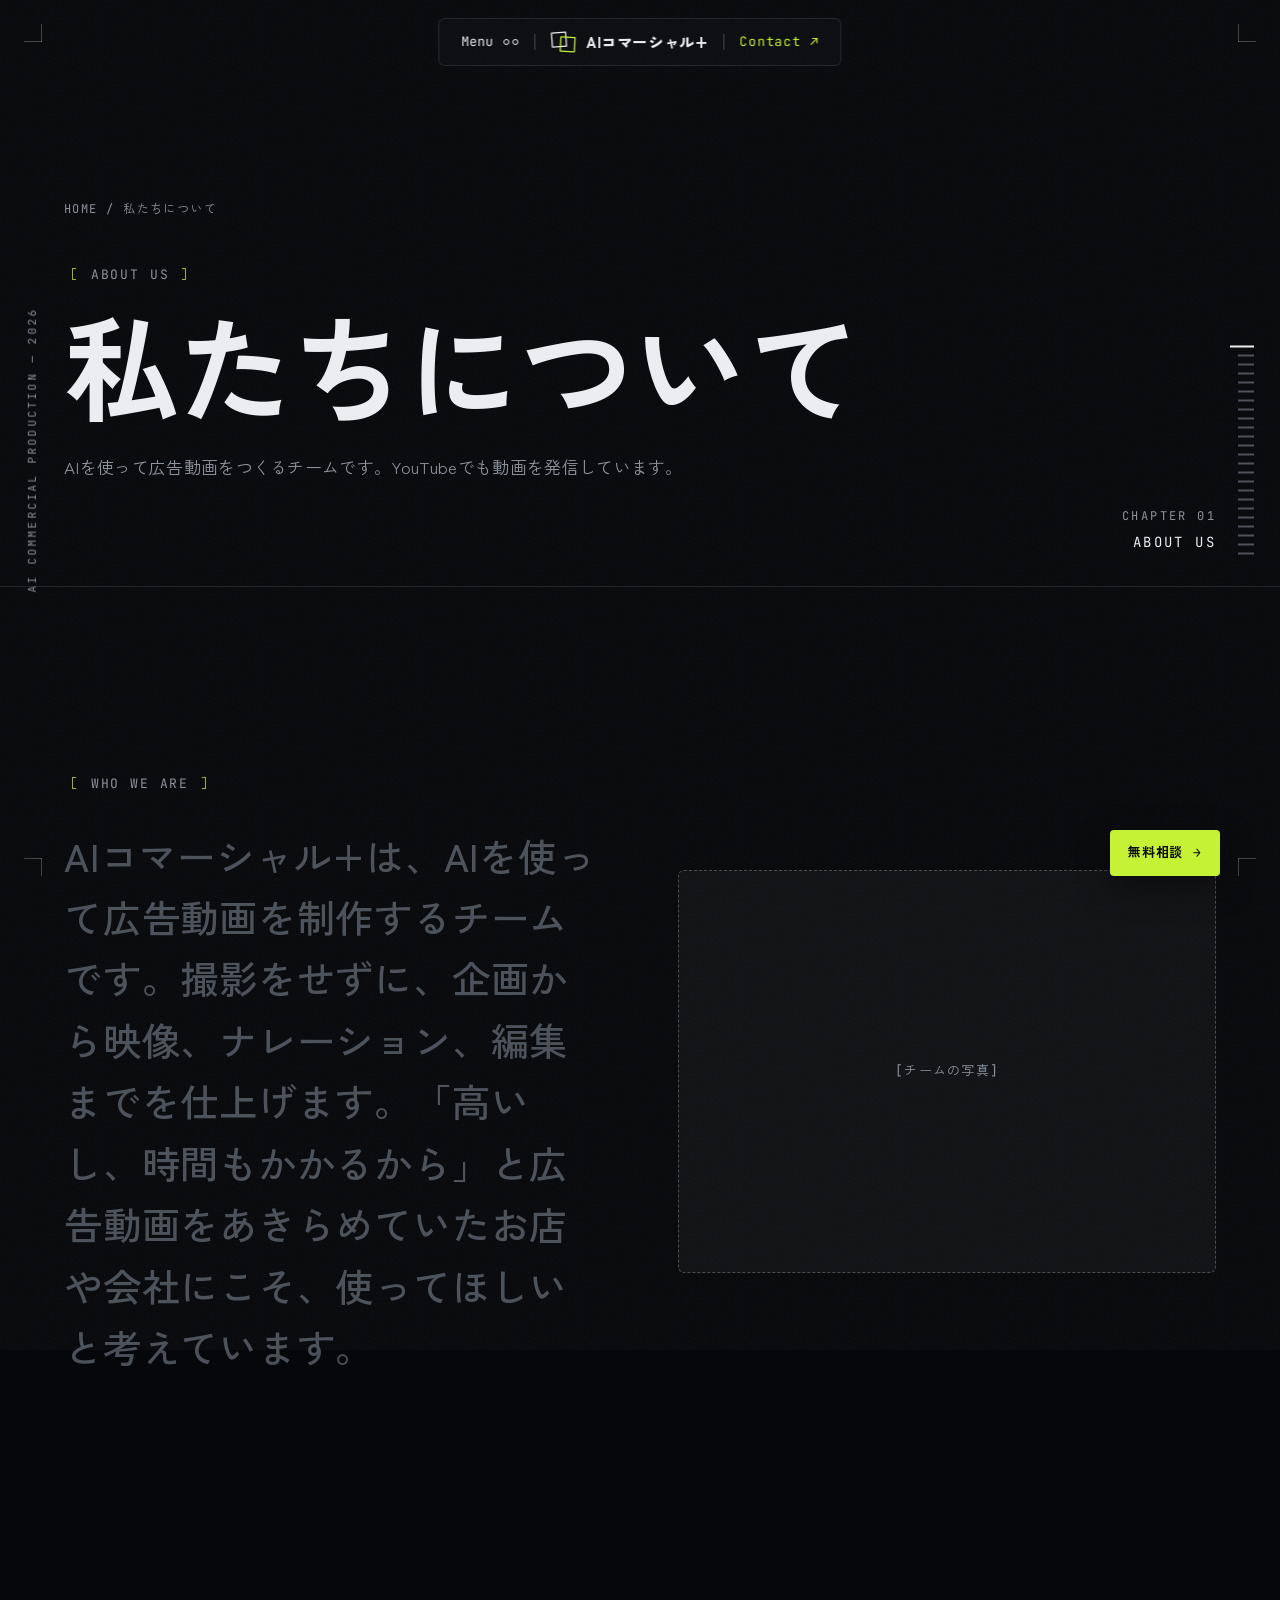
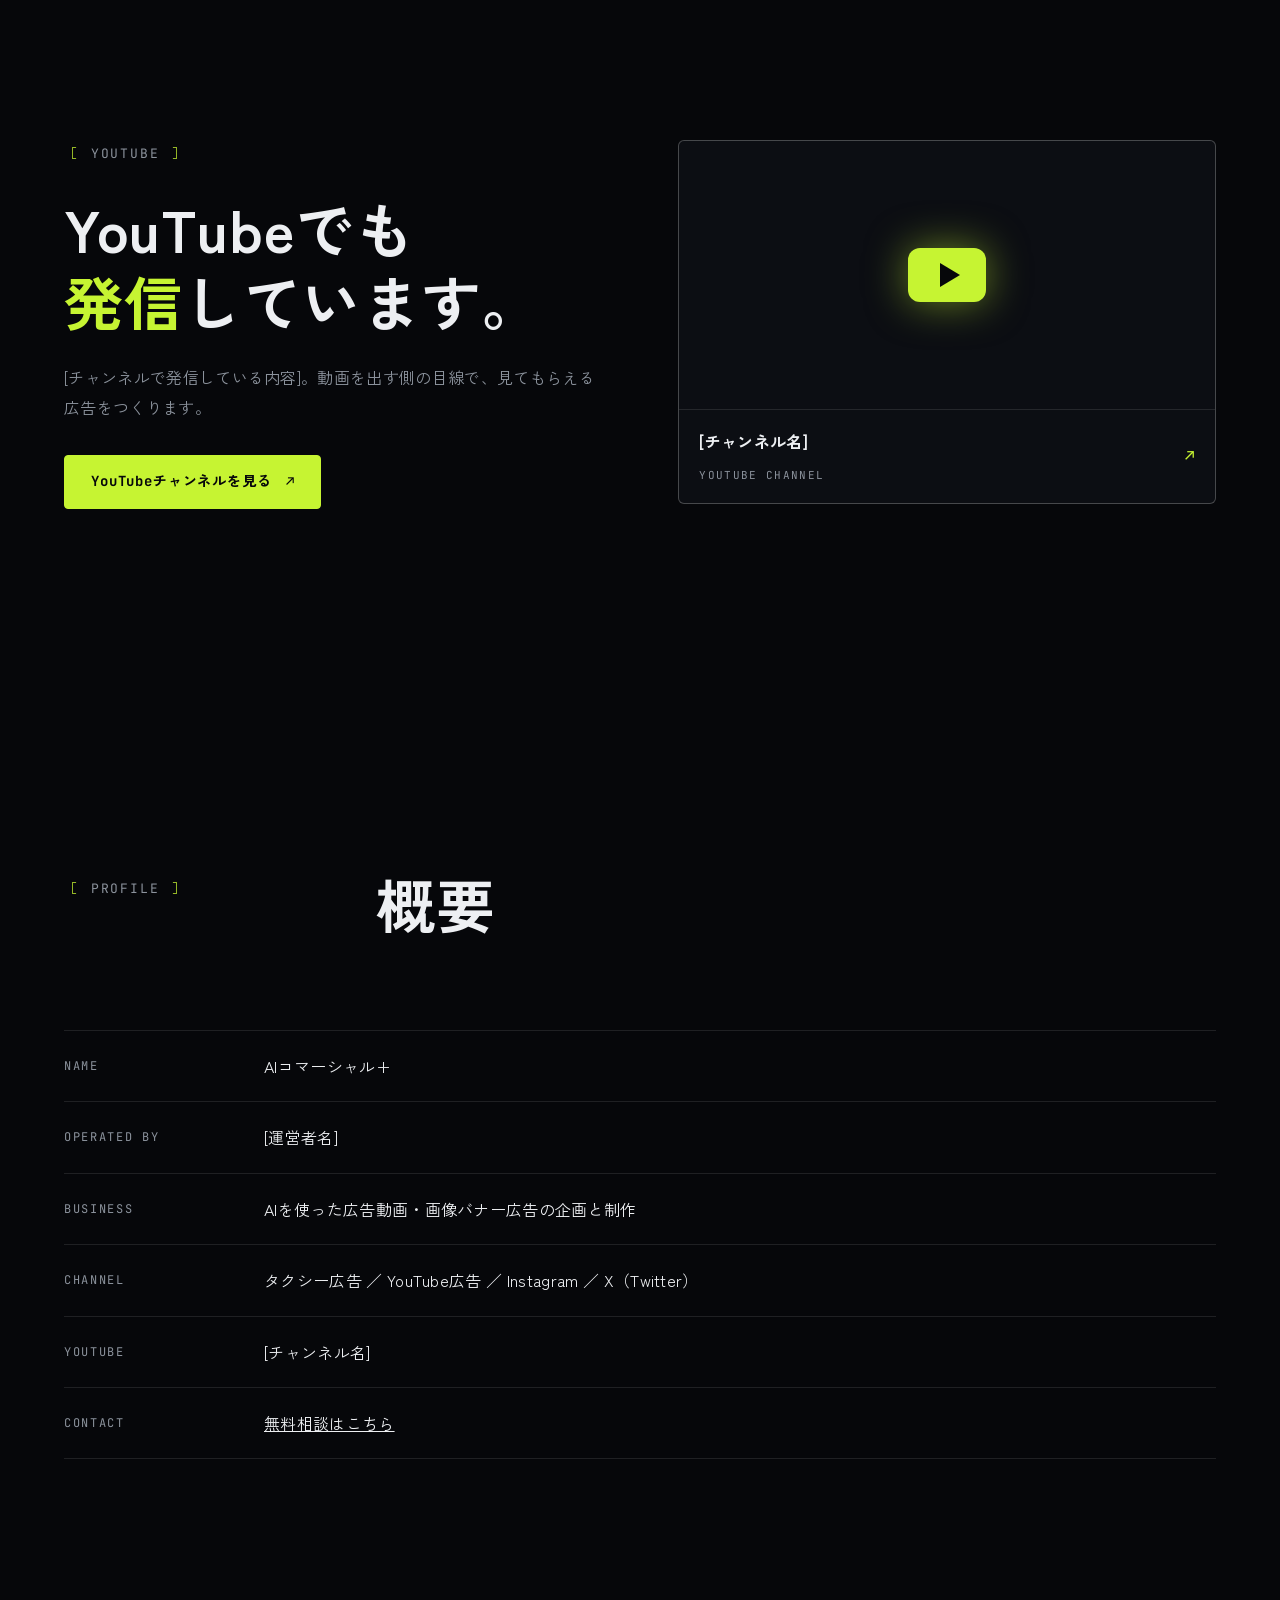
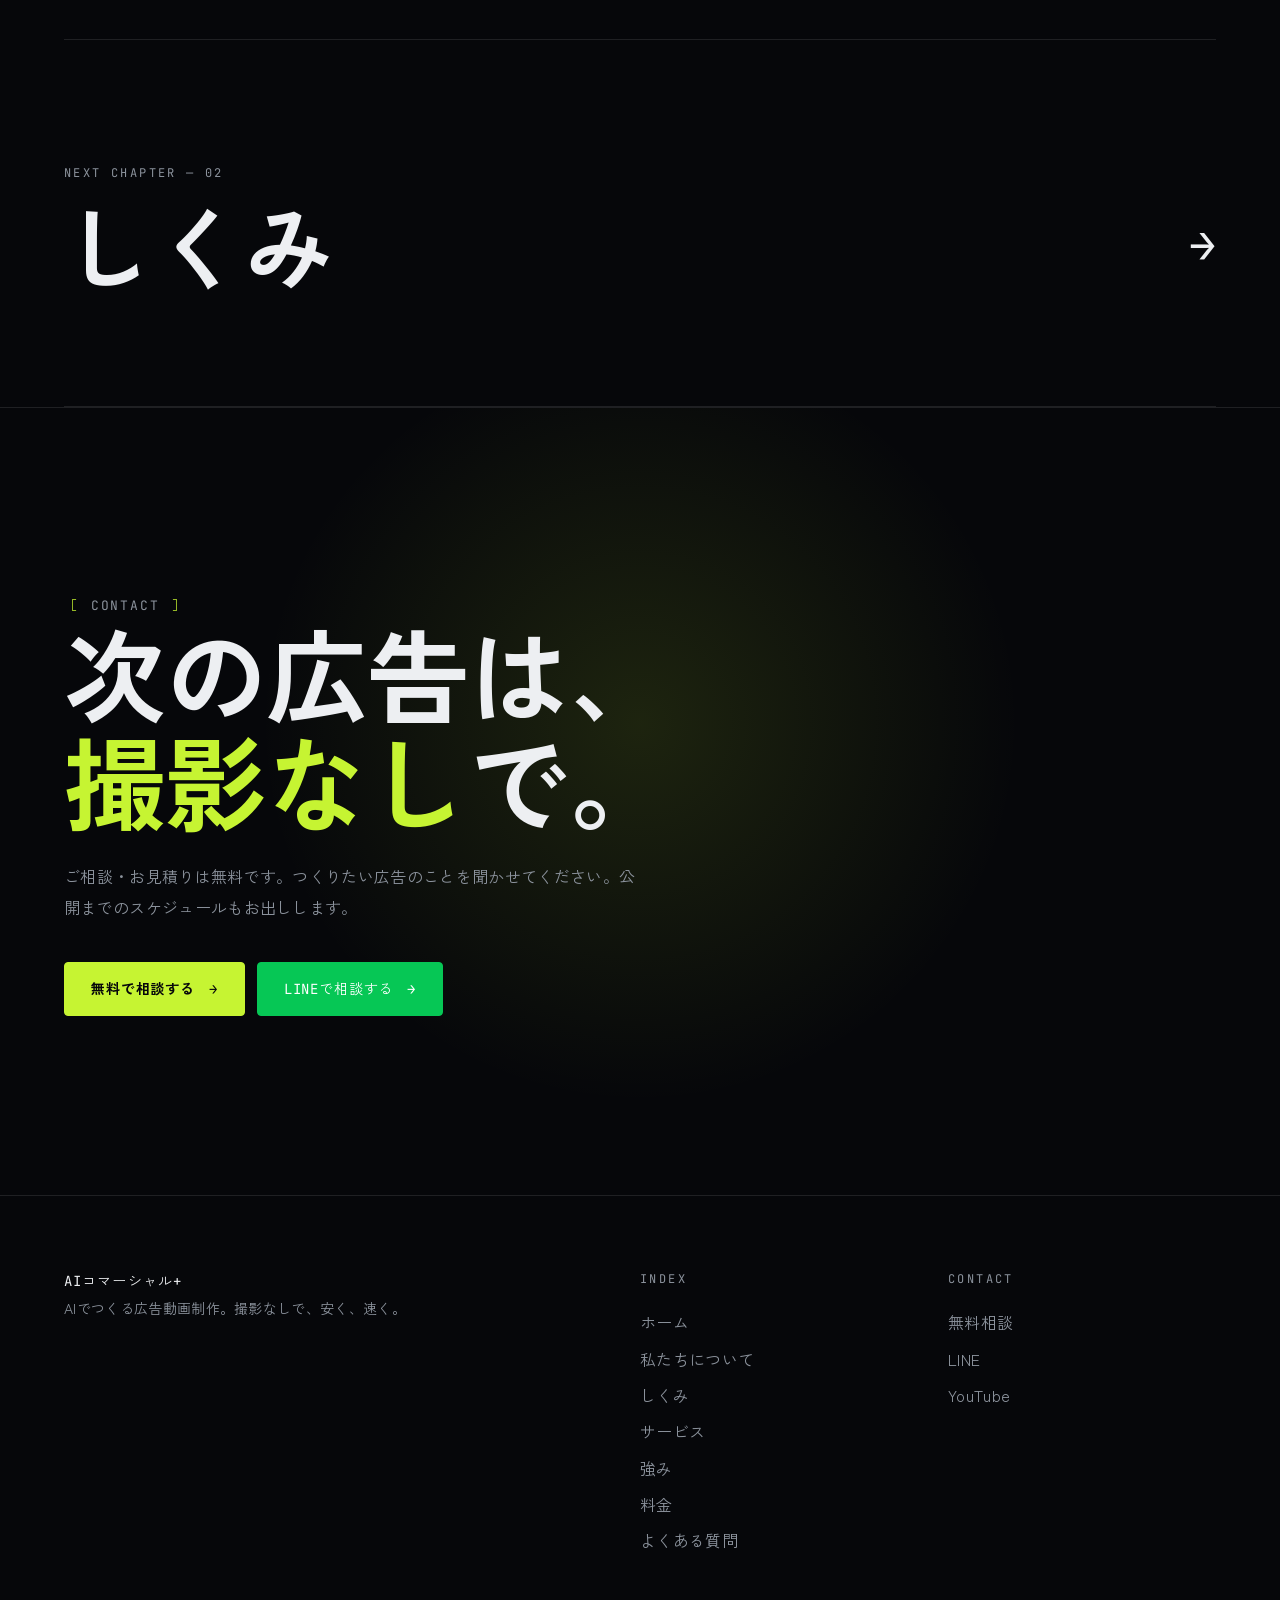
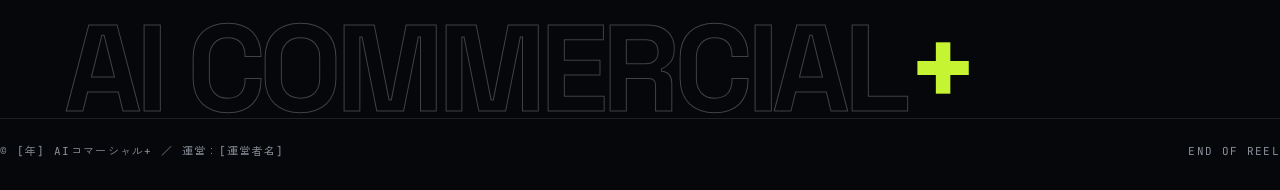
==== commit 33227f7d: "暗いシネマティックな構成に作り直し、ヒーローを動画2本に - 京進デジタルアカデミー・rosso・cominvi を参考に、全7ページを一から作り直した - 中央のカプセル型ヘッダーと全画面メニュー、" ====
--- a/about.html
+++ b/about.html
@@ -5,139 +5,122 @@
 <meta name="viewport" content="width=device-width, initial-scale=1.0">
 <title>私たちについて｜AIコマーシャル+</title>
 <meta name="description" content="AIコマーシャル+は、AIを使って広告動画をつくるチームです。YouTubeでも動画を発信しています。">
+<meta name="theme-color" content="#06070A">
 <link rel="preconnect" href="https://fonts.googleapis.com">
 <link rel="preconnect" href="https://fonts.gstatic.com" crossorigin>
-<link href="https://fonts.googleapis.com/css2?family=Zen+Kaku+Gothic+New:wght@400;500;700;900&amp;family=Oswald:wght@500;600&amp;family=Klee+One:wght@600&amp;display=swap" rel="stylesheet">
+<link href="https://fonts.googleapis.com/css2?family=Space+Grotesk:wght@400;500;700&amp;family=JetBrains+Mono:wght@400;700&amp;family=Zen+Kaku+Gothic+New:wght@400;500;700;900&amp;display=swap" rel="stylesheet">
 <link rel="stylesheet" href="assets/site.css">
 <script>
 document.documentElement.classList.add('js');
 </script>
 </head>
 <body>
-<header class="site-header">
-<div class="container">
-<a class="site-logo" href="index.html" aria-label="AIコマーシャル+ トップへ"><svg viewBox="100 120 330 280" fill="none" aria-hidden="true"><rect class="logo-sq logo-sq--a" x="120" y="140" width="180" height="180" stroke="currentColor" stroke-width="14" stroke-linejoin="round"/><rect class="logo-sq logo-sq--b" x="230" y="200" width="180" height="180" stroke="#C6F432" stroke-width="14" stroke-linejoin="round"/></svg><span class="logo-text">AIコマーシャル+</span></a>
-<button class="nav-toggle" type="button" aria-expanded="false" aria-controls="global-nav" aria-label="メニューを開く"><span></span><span></span><span></span></button>
-<nav id="global-nav" class="global-nav" aria-label="グローバルナビ">
-<a href="index.html">ホーム</a>
-<a href="about.html" aria-current="page">私たちについて</a>
-<a href="flow.html">しくみ</a>
-<a href="service.html">サービス</a>
-<a href="strengths.html">強み</a>
-<a href="price.html">料金</a>
-<a href="faq.html">よくある質問</a>
-<a class="btn btn--primary" href="#contact">無料相談 <span class="arrow">→</span></a>
+<div class="atmos" aria-hidden="true"><span class="f1"></span><span class="f2"></span><span class="f3"></span></div>
+<div class="grain" aria-hidden="true"></div>
+<div class="marks" aria-hidden="true"><span class="tl"></span><span class="tr"></span><span class="bl"></span><span class="br"></span></div>
+<p class="side-label" aria-hidden="true">AI COMMERCIAL PRODUCTION — 2026</p>
+<div class="ticks" aria-hidden="true"></div>
+
+<header class="capsule">
+<button class="menu-btn" type="button" aria-expanded="false" aria-controls="menu"><span class="menu-word">Menu</span><i aria-hidden="true"><b></b><b></b></i></button>
+<a class="brand" href="index.html" aria-label="AIコマーシャル+ トップへ"><svg viewBox="100 120 330 280" fill="none" aria-hidden="true"><rect class="logo-sq logo-sq--a" x="120" y="140" width="180" height="180" stroke="currentColor" stroke-width="16" stroke-linejoin="round"/><rect class="logo-sq logo-sq--b" x="230" y="200" width="180" height="180" stroke="#C6F432" stroke-width="16" stroke-linejoin="round"/></svg><span>AIコマーシャル+</span></a>
+<a class="cap-contact" href="#contact">Contact ↗</a>
+</header>
+<nav id="menu" class="menu" aria-label="メニュー">
+<ol>
+<li><a href="index.html"><small>00</small>Home<span>ホーム</span></a></li>
+<li><a href="about.html" aria-current="page"><small>01</small>About<span>私たちについて</span></a></li>
+<li><a href="flow.html"><small>02</small>Flow<span>しくみ</span></a></li>
+<li><a href="service.html"><small>03</small>Service<span>サービス</span></a></li>
+<li><a href="strengths.html"><small>04</small>Why AI<span>強み</span></a></li>
+<li><a href="price.html"><small>05</small>Price<span>料金</span></a></li>
+<li><a href="faq.html"><small>06</small>FAQ<span>よくある質問</span></a></li>
+</ol>
+<div class="menu-side">
+<p>CONTACT<b>無料相談受付中</b></p>
+<p>YOUTUBE<b>[チャンネル名]</b></p>
+<a class="btn btn--lime" href="#contact">無料で相談する <span class="arrow">→</span></a>
+</div>
 </nav>
+
+<main>
+<section class="page-head" aria-labelledby="page-title">
+<div class="wrap">
+<p class="crumbs"><a href="index.html">HOME</a> / 私たちについて</p>
+<span class="label">About us</span>
+<h1 class="page-title" id="page-title" data-split>私たちについて</h1>
+<p class="page-lead hero-fade">AIを使って広告動画をつくるチームです。YouTubeでも動画を発信しています。</p>
 </div>
-</header>
-<main>
-<section class="page-hero" aria-labelledby="page-title">
-<span class="watermark" aria-hidden="true">ABOUT</span>
-<span class="blob" aria-hidden="true"></span>
-<span class="deco-sq deco-sq--a" aria-hidden="true"></span>
-<span class="deco-sq deco-sq--b" aria-hidden="true"></span>
-<span class="dots" aria-hidden="true"></span>
-<div class="container">
-<ol class="breadcrumb"><li><a href="index.html">ホーム</a></li><li aria-current="page">私たちについて</li></ol>
-<span class="eyebrow">ABOUT US</span>
-<h1 class="page-title" id="page-title">私たちについて</h1>
-<p class="page-lead">AIを使って広告動画をつくるチームです。YouTubeでも動画を発信しています。</p>
+<p class="page-en" aria-hidden="true">CHAPTER 01<b>ABOUT US</b></p>
+</section>
+
+<section class="section" aria-labelledby="who-label">
+<div class="wrap split">
+<div>
+<span class="label" id="who-label">Who we are</span>
+<p class="glow-text" style="margin-top: 28px">AIコマーシャル+は、AIを使って広告動画を制作するチームです。撮影をせずに、企画から映像、ナレーション、編集までを仕上げます。「高いし、時間もかかるから」と広告動画をあきらめていたお店や会社にこそ、<em>使ってほしい</em>と考えています。</p>
+</div>
+<div class="photo-slot" role="img" aria-label="チームの写真（準備中）" data-reveal>[チームの写真]</div>
 </div>
 </section>
 
-<section class="section" aria-labelledby="who-title">
-<div class="container split">
-<div class="split-text">
-<span class="eyebrow">WHO WE ARE</span>
-<h2 class="section-title" id="who-title">AIで、広告動画を<br>もっと身近に。</h2>
-<p>AIコマーシャル+は、AIを使って広告動画を制作するチームです。撮影をせずに、企画から映像、ナレーション、編集までを仕上げます。</p>
-<p>「高いし、時間もかかるから」と広告動画をあきらめていたお店や会社にこそ、使ってほしいと考えています。</p>
+<section class="section" id="youtube" aria-labelledby="yt-label">
+<div class="wrap split">
+<div>
+<span class="label" id="yt-label">YouTube</span>
+<h2 class="title" style="margin-top: 24px" data-reveal>YouTubeでも<br><em>発信</em>しています。</h2>
+<p class="lead" data-reveal>[チャンネルで発信している内容]。動画を出す側の目線で、見てもらえる広告をつくります。</p>
+<p style="margin-top: 32px" data-reveal><a class="btn btn--lime" href="#" target="_blank" rel="noopener">YouTubeチャンネルを見る <span class="arrow">↗</span></a></p>
 </div>
-<div class="photo-slot" role="img" aria-label="チームの写真（準備中）"><span>[チームの写真]</span></div>
+<div data-reveal><a class="yt" href="#" target="_blank" rel="noopener"><!-- [チャンネルURL] に差し替える -->
+<span class="yt-thumb"><video data-auto src="assets/hero-2.mp4" muted loop playsinline preload="metadata" aria-hidden="true"></video><span class="yt-play" aria-hidden="true"></span></span>
+<span class="yt-meta"><span><b>[チャンネル名]</b><small>YOUTUBE CHANNEL</small></span><span class="go">↗</span></span>
+</a></div>
 </div>
 </section>
 
-<section class="section section--tint" id="youtube" aria-labelledby="yt-title">
-<span class="watermark" aria-hidden="true">YOUTUBE</span>
-<div class="container">
-<div class="section-head section-head--center">
-<span class="eyebrow">YOUTUBE</span>
-<h2 class="section-title" id="yt-title">YouTubeでも発信しています</h2>
-<p class="section-lead">[チャンネルで発信している内容]。動画を出す側の目線で、見てもらえる広告をつくります。</p>
-</div>
-<div class="yt-feature">
-<a class="yt-card" href="#" target="_blank" rel="noopener"><!-- [チャンネルURL] に差し替える -->
-<span class="yt-thumb" aria-hidden="true"><span class="yt-play"></span><span class="yt-label">YouTube</span></span>
-<span class="yt-meta"><span class="yt-avatar"><svg viewBox="100 120 330 280" fill="none" aria-hidden="true"><rect x="120" y="140" width="180" height="180" stroke="#111315" stroke-width="16" stroke-linejoin="round" transform="rotate(-4 210 230)"/><rect x="230" y="200" width="180" height="180" stroke="#C6F432" stroke-width="16" stroke-linejoin="round" transform="rotate(3 320 290)"/></svg></span><span><b>[チャンネル名]</b><small>YouTube チャンネル</small></span><span class="circle-arrow" aria-hidden="true">→</span></span>
-</a>
-<p style="text-align: center"><a class="btn btn--primary" href="#" target="_blank" rel="noopener">YouTubeチャンネルを見る <span class="arrow">→</span></a></p>
-</div>
-</div>
-</section>
-
-<section class="section" aria-labelledby="profile-title">
-<div class="container" style="max-width: 940px">
-<div class="section-head">
-<span class="eyebrow">PROFILE</span>
-<h2 class="section-title" id="profile-title">概要</h2>
-</div>
-<dl class="profile">
-<dt>名称</dt><dd>AIコマーシャル+</dd>
-<dt>運営</dt><dd>[運営者名]</dd>
-<dt>事業内容</dt><dd>AIを使った広告動画・画像バナー広告の企画と制作</dd>
-<dt>対応媒体</dt><dd>タクシー広告 ／ YouTube広告 ／ Instagram ／ X（Twitter）</dd>
-<dt>YouTube</dt><dd>[チャンネル名]</dd>
-<dt>お問い合わせ</dt><dd><a href="#contact">無料相談はこちら</a></dd>
+<section class="section" aria-labelledby="profile-label">
+<div class="wrap">
+<div class="head"><span class="label" id="profile-label">Profile</span><h2 class="title" data-reveal>概要</h2></div>
+<dl class="profile" data-reveal>
+<dt>NAME</dt><dd>AIコマーシャル+</dd>
+<dt>OPERATED BY</dt><dd>[運営者名]</dd>
+<dt>BUSINESS</dt><dd>AIを使った広告動画・画像バナー広告の企画と制作</dd>
+<dt>CHANNEL</dt><dd>タクシー広告 ／ YouTube広告 ／ Instagram ／ X（Twitter）</dd>
+<dt>YOUTUBE</dt><dd>[チャンネル名]</dd>
+<dt>CONTACT</dt><dd><a href="#contact">無料相談はこちら</a></dd>
 </dl>
 </div>
 </section>
 
-<section class="section" style="padding-top: 0" aria-label="前後のページ">
-<div class="container">
-<nav class="page-next">
-<a class="prev" href="index.html"><span><small>PREV</small><b>ホーム</b></span><span class="circle-arrow" aria-hidden="true">←</span></a>
-<a href="flow.html"><span><small>NEXT</small><b>しくみ</b></span><span class="circle-arrow" aria-hidden="true">→</span></a>
-</nav>
+<section aria-label="次のページ">
+<div class="wrap">
+<a class="next-page" href="flow.html" data-reveal><small>NEXT CHAPTER — 02</small><b>しくみ<span>→</span></b></a>
 </div>
 </section>
-
-<section class="cta-band" id="contact" aria-labelledby="cta-title">
-<div class="container">
-<div class="cta-box">
-<span class="blob" aria-hidden="true"></span>
-<span class="dots" aria-hidden="true"></span>
-<span class="deco-sq" aria-hidden="true"></span>
-<div class="cta-illust"><svg viewBox="0 0 260 190" fill="none" stroke-width="2.2" stroke-linecap="round" stroke-linejoin="round" aria-hidden="true">
-<rect x="20" y="30" width="150" height="100" rx="10" fill="#fff" stroke="#111315"/>
-<rect x="32" y="44" width="126" height="72" rx="4" fill="#EEF5D6" stroke="#9CC22A"/>
-<path d="M86 64v32l26-16z" fill="#C6F432" stroke="#111315"/>
-<path d="M80 130l-8 24h46l-8-24" fill="#fff" stroke="#111315"/>
-<path d="M60 154h70" stroke="#111315"/>
-<rect x="160" y="18" width="84" height="44" rx="14" fill="#C6F432" stroke="#111315"/>
-<path d="M176 62l-6 14 18-14" fill="#C6F432" stroke="#111315"/>
-<path d="M178 34h48M178 46h32" stroke="#111315"/>
-<rect x="180" y="96" width="64" height="38" rx="12" fill="#fff" stroke="#111315"/>
-<path d="M192 110h40M192 120h24" stroke="#5E7A0A"/></svg></div>
-<div class="cta-copy">
-<h2 id="cta-title">まずは<em>無料</em>でご相談ください!</h2>
-<p>ご相談・お見積りは無料です。<br>つくりたい広告のことを聞かせてください。公開までのスケジュールもお出しします。</p>
-</div>
-<div class="cta-actions">
-<a class="btn btn--primary" href="#contact">無料で相談する <span class="arrow">→</span></a>
+<section class="contact" id="contact" aria-labelledby="contact-title">
+<div class="wrap">
+<span class="label">Contact</span>
+<h2 class="contact-title" id="contact-title" data-reveal>次の広告は、<br><em>撮影なし</em>で。</h2>
+<p data-reveal>ご相談・お見積りは無料です。つくりたい広告のことを聞かせてください。公開までのスケジュールもお出しします。</p>
+<div class="contact-actions" data-reveal>
+<a class="btn btn--lime" href="#contact">無料で相談する <span class="arrow">→</span></a>
 <a class="btn btn--line" href="#contact">LINEで相談する <span class="arrow">→</span></a>
-</div>
 </div>
 </div>
 </section>
 </main>
-<footer class="site-footer">
-<div class="container">
-<div class="footer-top">
-<div class="footer-logo">
-<a class="site-logo" href="index.html"><svg viewBox="100 120 330 280" fill="none" aria-hidden="true"><rect class="logo-sq logo-sq--a" x="120" y="140" width="180" height="180" stroke="currentColor" stroke-width="14" stroke-linejoin="round"/><rect class="logo-sq logo-sq--b" x="230" y="200" width="180" height="180" stroke="#C6F432" stroke-width="14" stroke-linejoin="round"/></svg><span class="logo-text">AIコマーシャル+</span></a>
-<p>AIでつくる広告動画制作</p>
+
+<footer class="footer">
+<div class="wrap">
+<div class="footer-grid">
+<div>
+<p class="mono" style="color: var(--text)">AIコマーシャル+</p>
+<p>AIでつくる広告動画制作。撮影なしで、安く、速く。</p>
 </div>
-<nav class="footer-nav" aria-label="フッターナビ">
+<div>
+<h2>INDEX</h2>
+<nav aria-label="フッターナビ">
 <a href="index.html">ホーム</a>
 <a href="about.html">私たちについて</a>
 <a href="flow.html">しくみ</a>
@@ -145,13 +128,22 @@
 <a href="strengths.html">強み</a>
 <a href="price.html">料金</a>
 <a href="faq.html">よくある質問</a>
-<a href="#contact">お問い合わせ</a>
 </nav>
 </div>
-<p class="footer-bottom">運営：[運営者名] ／ &copy; [年] AIコマーシャル+</p>
+<div>
+<h2>CONTACT</h2>
+<nav aria-label="お問い合わせ">
+<a href="#contact">無料相談</a>
+<a href="#contact">LINE</a>
+<a href="about.html#youtube">YouTube</a>
+</nav>
 </div>
+</div>
+<p class="wordmark" aria-hidden="true">AI COMMERCIAL<em>+</em></p>
+</div>
+<div class="wrap footer-bottom"><span>&copy; [年] AIコマーシャル+ ／ 運営：[運営者名]</span><span>END OF REEL</span></div>
 </footer>
-<a class="consult-float" href="#contact">無料相談受付中 <span aria-hidden="true">→</span></a>
+<a class="float-cta is-hidden" href="#contact">無料相談 <span aria-hidden="true">→</span></a>
 <script src="assets/site.js" defer></script>
 </body>
 </html>
--- a/assets/site.css
+++ b/assets/site.css
@@ -1,627 +1,418 @@
 /* =========================================================
    AIコマーシャル+ 全ページ共通スタイル
+   暗い画面に映像を映えさせる、シネマティックな構成
    ========================================================= */
 
 :root {
-  /* ベース */
-  --ink: #111315;
-  --ink-sub: #4A4F55;
-  --line: #DCDFE1;
-  --bg: #FFFFFF;
-  --bg-tint: #F2F5EC;
-
-  /* ブランド */
+  --bg: #06070A;
+  --bg-2: #0C0E13;
+  --panel: rgba(255,255,255,.04);
+  --line: rgba(255,255,255,.1);
+  --line-strong: rgba(255,255,255,.24);
+  --text: #EDEFF2;
+  --sub: #8B929C;
+  --dim: #4A5059;
   --lime: #C6F432;
-  --lime-deep: #5E7A0A;
-  --lime-light: #EEF5D6;
-  --dark: #1A1C1F;
-
-  --grad-brand: linear-gradient(135deg, #1A1C1F 0%, #33421A 52%, #9CC22A 100%);
-  --grad-soft: linear-gradient(120deg, #F5F6F2 0%, #EEF3E2 55%, #F2F8D9 100%);
-  --grad-photo: linear-gradient(180deg, rgba(17,19,21,0) 30%, rgba(17,19,21,.88) 100%);
+  --lime-dim: rgba(198,244,50,.16);
+  --blue: #1E4BD8;
 
   --font-ja: 'Zen Kaku Gothic New', 'Hiragino Sans', 'Yu Gothic', sans-serif;
-  --font-en: 'Oswald', 'Zen Kaku Gothic New', sans-serif;
-  --font-hand: 'Klee One', 'Zen Kaku Gothic New', sans-serif;
-
-  --container: 1200px;
-  --gutter: 40px;
-  --section-y: 120px;
-  --radius: 12px;
-  --header-h: 80px;
-}
-@media (max-width: 760px) {
-  :root { --gutter: 16px; --section-y: 72px; --header-h: 64px; }
+  --font-en: 'Space Grotesk', 'Zen Kaku Gothic New', sans-serif;
+  --font-mono: 'JetBrains Mono', 'Zen Kaku Gothic New', monospace;
+
+  --gutter: clamp(20px, 5vw, 80px);
+  --section-y: clamp(96px, 14vw, 200px);
+  --ease: cubic-bezier(.2,.7,.2,1);
 }
 
 *, *::before, *::after { box-sizing: border-box; }
-html { scroll-behavior: smooth; }
+html { background: var(--bg); scroll-behavior: smooth; }
 body {
-  margin: 0; font-family: var(--font-ja); color: var(--ink); background: var(--bg);
-  font-size: 16px; line-height: 1.9; letter-spacing: .02em;
-}
-/* サイト全体の背景グラデーション（画面に固定） */
-body::before {
-  content: ''; position: fixed; inset: -15%; z-index: -1; pointer-events: none;
-  background:
-    radial-gradient(38% 32% at 85% 15%, rgba(198,244,50,.22), rgba(198,244,50,0) 70%),
-    radial-gradient(34% 30% at 10% 65%, rgba(198,244,50,.14), rgba(198,244,50,0) 70%),
-    linear-gradient(160deg, #FFFFFF 0%, #F6F7F4 50%, #EEF0EA 100%);
-}
-/* 背景の模様：ロゴの四角をちりばめた柄と、細かいドット */
-body::after {
-  content: ''; position: fixed; inset: 0; z-index: -1; pointer-events: none;
-  background-image:
-    url("data:image/svg+xml,%3Csvg xmlns='http://www.w3.org/2000/svg' width='240' height='240' fill='none' stroke-width='2'%3E%3Crect x='30' y='30' width='30' height='30' rx='6' stroke='%23C6F432' stroke-opacity='.6'/%3E%3Crect x='44' y='44' width='30' height='30' rx='6' stroke='%23111315' stroke-opacity='.14'/%3E%3Crect x='156' y='146' width='12' height='12' rx='3' fill='%23C6F432' fill-opacity='.45' stroke='none'/%3E%3Cpath d='M196 60v14M189 67h14' stroke='%23111315' stroke-opacity='.18'/%3E%3Cpath d='M100 196v14M93 203h14' stroke='%23C6F432' stroke-opacity='.7'/%3E%3Crect x='186' y='196' width='18' height='18' rx='4' stroke='%23111315' stroke-opacity='.1' transform='rotate(18 195 205)'/%3E%3C/svg%3E"),
-    radial-gradient(rgba(17,19,21,.09) 1px, transparent 1.3px);
-  background-size: 240px 240px, 22px 22px;
-  -webkit-mask-image: linear-gradient(180deg, rgba(0,0,0,.9), rgba(0,0,0,.45));
-  mask-image: linear-gradient(180deg, rgba(0,0,0,.9), rgba(0,0,0,.45));
-}
-h1, h2, h3, p, ul, ol, figure { margin: 0; }
+  margin: 0; font-family: var(--font-ja); color: var(--text); background: var(--bg);
+  font-size: 16px; line-height: 1.9; letter-spacing: .02em; -webkit-font-smoothing: antialiased;
+  overflow-x: hidden;
+}
+h1, h2, h3, p, ul, ol, dl, figure { margin: 0; }
 a { color: inherit; }
-img, svg, video { max-width: 100%; }
-
-.container {
-  width: 100%; max-width: calc(var(--container) + var(--gutter) * 2);
-  margin: 0 auto; padding: 0 var(--gutter); position: relative;
-}
-
+img, svg, video { max-width: 100%; display: block; }
+::selection { background: var(--lime); color: var(--bg); }
 .sr-only { position: absolute; width: 1px; height: 1px; overflow: hidden; clip: rect(0 0 0 0); white-space: nowrap; }
-
-/* ---------- オープニング（初回だけ） ---------- */
-.intro-splash { display: none; }
-.intro .intro-splash {
-  position: fixed; inset: 0; z-index: 1000; background: var(--dark);
-  display: flex; flex-direction: column; align-items: center; justify-content: center; gap: 22px;
-  animation: splash-out .6s ease-in 1.6s forwards;
-}
-.intro-splash svg { overflow: visible; }
-.intro-sq-a { transform-box: fill-box; transform-origin: center; animation: roll-in-left .9s cubic-bezier(.22,1,.36,1) both; }
-.intro-sq-b { transform-box: fill-box; transform-origin: center; animation: roll-in-right .9s cubic-bezier(.22,1,.36,1) .15s both; }
-.intro-splash-text { color: #fff; font-weight: 900; font-size: 28px; letter-spacing: .06em; animation: text-in .6s ease-out .75s both; }
-@keyframes roll-in-left { 0% { opacity: 0; transform: translateX(-140px) rotate(-340deg) scale(.7); } 70% { opacity: 1; transform: translateX(6px) rotate(-2deg) scale(1.02); } 100% { opacity: 1; transform: rotate(-4deg); } }
-@keyframes roll-in-right { 0% { opacity: 0; transform: translateX(140px) rotate(340deg) scale(.7); } 70% { opacity: 1; transform: translateX(-6px) rotate(5deg) scale(1.02); } 100% { opacity: 1; transform: rotate(3deg); } }
-@keyframes text-in { from { opacity: 0; transform: translateY(8px); } to { opacity: 1; transform: none; } }
-@keyframes splash-out { to { opacity: 0; visibility: hidden; } }
-
-/* ---------- ヘッダー ---------- */
-.site-header { position: sticky; top: 0; z-index: 100; transition: box-shadow .25s ease; }
-/* すりガラスは疑似要素に置く（全画面メニューがヘッダーの中に閉じ込められないように） */
-.site-header::before {
-  content: ''; position: absolute; inset: 0; z-index: -1;
-  background: rgba(255,255,255,.92); backdrop-filter: blur(8px); -webkit-backdrop-filter: blur(8px);
-}
-.site-header.is-scrolled { box-shadow: 0 2px 12px rgba(17,19,21,.08); }
-.site-header .container { height: var(--header-h); display: flex; align-items: center; justify-content: space-between; gap: 24px; }
-.site-logo { display: flex; align-items: center; gap: 12px; text-decoration: none; font-weight: 900; font-size: 20px; letter-spacing: .04em; white-space: nowrap; position: relative; z-index: 2; }
-.site-logo svg { height: 40px; width: auto; overflow: visible; }
+.wrap { width: 100%; max-width: 1440px; margin: 0 auto; padding: 0 var(--gutter); position: relative; }
+.mono { font-family: var(--font-mono); letter-spacing: .08em; }
+
+/* ---------- 画面全体の空気：霧のような光と粒子のノイズ ---------- */
+.atmos { position: fixed; inset: 0; z-index: -2; pointer-events: none; overflow: hidden; }
+.atmos span { position: absolute; border-radius: 50%; filter: blur(80px); opacity: .55; }
+.atmos .f1 { width: 50vw; height: 50vw; left: -12vw; top: 20vh; background: radial-gradient(circle, rgba(30,75,216,.55), transparent 70%); }
+.atmos .f2 { width: 46vw; height: 46vw; right: -10vw; top: -10vh; background: radial-gradient(circle, rgba(30,75,216,.4), transparent 70%); }
+.atmos .f3 { width: 34vw; height: 34vw; right: 10vw; bottom: -14vh; background: radial-gradient(circle, rgba(198,244,50,.18), transparent 70%); }
+.grain { position: fixed; inset: -50%; z-index: 200; pointer-events: none; opacity: .06;
+  background-image: url("data:image/svg+xml,%3Csvg xmlns='http://www.w3.org/2000/svg' width='160' height='160'%3E%3Cfilter id='n'%3E%3CfeTurbulence type='fractalNoise' baseFrequency='.9' numOctaves='2' stitchTiles='stitch'/%3E%3C/filter%3E%3Crect width='100%25' height='100%25' filter='url(%23n)'/%3E%3C/svg%3E"); }
+
+/* ---------- 画面のふち：トンボ・縦書き・スクロール目盛り ---------- */
+.marks span { position: fixed; z-index: 90; width: 18px; height: 18px; pointer-events: none; }
+.marks span::before, .marks span::after { content: ''; position: absolute; background: var(--line-strong); }
+.marks span::before { width: 1px; height: 100%; }
+.marks span::after { height: 1px; width: 100%; }
+.marks .tl { top: 24px; left: 24px; } .marks .tl::before { right: 0; } .marks .tl::after { bottom: 0; }
+.marks .tr { top: 24px; right: 24px; } .marks .tr::before { left: 0; } .marks .tr::after { bottom: 0; }
+.marks .bl { bottom: 24px; left: 24px; } .marks .bl::before { right: 0; } .marks .bl::after { top: 0; }
+.marks .br { bottom: 24px; right: 24px; } .marks .br::before { left: 0; } .marks .br::after { top: 0; }
+.side-label { position: fixed; z-index: 90; left: 22px; top: 50%; transform: translateY(-50%) rotate(180deg); writing-mode: vertical-rl; font-family: var(--font-mono); font-size: 11px; letter-spacing: .2em; color: var(--sub); pointer-events: none; }
+.ticks { position: fixed; z-index: 90; right: 26px; top: 50%; transform: translateY(-50%); display: grid; gap: 7px; pointer-events: none; }
+.ticks i { display: block; width: 16px; height: 2px; background: var(--dim); transition: background-color .2s, width .2s; margin-left: auto; }
+.ticks i.on { background: var(--lime); }
+.ticks i.now { width: 24px; background: var(--text); }
+@media (max-width: 760px) { .marks, .side-label, .ticks { display: none; } }
+
+/* ---------- ヘッダー：中央のカプセル ---------- */
+.capsule {
+  position: fixed; z-index: 120; top: 18px; left: 50%; transform: translateX(-50%);
+  display: flex; align-items: center; gap: 0; height: 48px; padding: 0 6px;
+  background: rgba(12,14,19,.72); border: 1px solid var(--line); border-radius: 6px;
+  backdrop-filter: blur(14px); -webkit-backdrop-filter: blur(14px);
+  font-family: var(--font-mono); font-size: 13px; letter-spacing: .06em;
+  transition: transform .4s var(--ease), opacity .4s;
+}
+.capsule.is-hidden { transform: translate(-50%, -90px); }
+.capsule > * { display: flex; align-items: center; gap: 10px; height: 100%; padding: 0 16px; text-decoration: none; background: none; border: 0; color: var(--text); font: inherit; cursor: pointer; white-space: nowrap; }
+.capsule > * + *::before { content: ''; position: absolute; margin-left: -16px; width: 1px; height: 16px; background: var(--line-strong); }
+.capsule > * { position: relative; }
+.capsule .menu-btn i { display: inline-flex; gap: 3px; }
+.capsule .menu-btn i b { width: 6px; height: 6px; border: 1px solid currentColor; border-radius: 50%; }
+.capsule .brand { font-family: var(--font-ja); font-weight: 900; font-size: 15px; letter-spacing: .04em; }
+.capsule .brand svg { height: 22px; width: auto; overflow: visible; }
+.capsule .cap-contact { color: var(--lime); }
+.capsule > *:hover { color: var(--lime); }
 .logo-sq { transform-box: fill-box; transform-origin: center; }
 .logo-sq--a { transform: rotate(-4deg); }
 .logo-sq--b { transform: rotate(3deg); }
-@media (max-width: 760px) { .site-logo { font-size: 17px; } .site-logo svg { height: 32px; } }
-
-.global-nav { display: flex; align-items: center; gap: 26px; }
-.global-nav a:not(.btn) { position: relative; text-decoration: none; font-weight: 700; font-size: 15px; padding: 4px 0; }
-.global-nav a:not(.btn)::after {
-  content: ''; position: absolute; left: 0; bottom: -2px; height: 2px; width: 0;
-  background: var(--lime); box-shadow: 0 0 8px var(--lime); transition: width .25s ease;
-}
-.global-nav a:not(.btn):hover::after, .global-nav a[aria-current="page"]::after { width: 100%; }
-.global-nav .btn { height: 46px; padding: 0 24px; font-size: 14px; }
-
-.nav-toggle {
-  display: none; width: 44px; height: 44px; border: 0; border-radius: 50%; padding: 0;
-  align-items: center; justify-content: center; flex-direction: column; gap: 5px;
-  background: var(--dark); cursor: pointer;
-}
-.nav-toggle span { display: block; width: 18px; height: 2px; background: #fff; border-radius: 2px; transition: transform .25s, opacity .25s; }
-.nav-toggle span:nth-child(2) { background: var(--lime); }
-
-@media (max-width: 1080px) {
-  .nav-toggle { display: flex; position: relative; z-index: 2; }
-  .global-nav {
-    position: fixed; inset: 0; z-index: 1;
-    flex-direction: column; justify-content: center; gap: 26px;
-    background: var(--grad-brand); color: #fff;
-    opacity: 0; visibility: hidden; transition: opacity .3s, visibility .3s;
-  }
-  .global-nav a:not(.btn) { font-size: 20px; }
-  .global-nav .btn { background: var(--lime); color: var(--ink); }
-  .global-nav .btn .arrow { color: var(--ink); }
-  .menu-open .global-nav { opacity: 1; visibility: visible; }
-  .menu-open { overflow: hidden; }
-  .menu-open .site-logo { color: #fff; }
-  .menu-open .nav-toggle { background: #fff; }
-  .menu-open .nav-toggle span { background: var(--ink); }
-  .menu-open .nav-toggle span:nth-child(1) { transform: translateY(7px) rotate(45deg); }
-  .menu-open .nav-toggle span:nth-child(2) { opacity: 0; }
-  .menu-open .nav-toggle span:nth-child(3) { transform: translateY(-7px) rotate(-45deg); }
-  .menu-open .site-header::before { opacity: 0; }
-}
-
-/* ---------- ボタン ---------- */
+@media (max-width: 560px) { .capsule .brand span { display: none; } .capsule > * { padding: 0 12px; } .capsule > * + *::before { margin-left: -12px; } }
+
+/* ---------- 全画面メニュー ---------- */
+.menu {
+  position: fixed; inset: 0; z-index: 110; background: rgba(6,7,10,.94);
+  backdrop-filter: blur(18px); -webkit-backdrop-filter: blur(18px);
+  display: grid; grid-template-columns: 1fr minmax(240px, 360px); gap: 40px; align-items: center;
+  padding: 120px var(--gutter) 60px; opacity: 0; visibility: hidden; transition: opacity .4s, visibility .4s;
+}
+.menu-open .menu { opacity: 1; visibility: visible; }
+.menu-open { overflow: hidden; }
+.menu ol { list-style: none; padding: 0; }
+.menu li a { display: flex; align-items: baseline; gap: 22px; padding: 6px 0; text-decoration: none; font-family: var(--font-en); font-weight: 500; font-size: clamp(30px, 5vw, 64px); line-height: 1.15; color: var(--sub); transition: color .25s, transform .35s var(--ease); }
+.menu li a small { font-family: var(--font-mono); font-size: 13px; color: var(--lime); letter-spacing: .1em; min-width: 32px; }
+.menu li a span { font-family: var(--font-ja); font-size: .42em; font-weight: 700; color: var(--dim); }
+.menu li a:hover, .menu li a[aria-current="page"] { color: var(--text); transform: translateX(10px); }
+.menu-side { font-family: var(--font-mono); font-size: 13px; color: var(--sub); display: grid; gap: 22px; border-left: 1px solid var(--line); padding-left: 32px; }
+.menu-side b { display: block; color: var(--text); font-weight: 400; }
+@media (prefers-reduced-motion: no-preference) {
+  .menu li { opacity: 0; transform: translateY(20px); transition: opacity .5s var(--ease), transform .5s var(--ease); }
+  .menu-open .menu li { opacity: 1; transform: none; }
+  .menu-open .menu li:nth-child(2) { transition-delay: .04s; } .menu-open .menu li:nth-child(3) { transition-delay: .08s; } .menu-open .menu li:nth-child(4) { transition-delay: .12s; }
+  .menu-open .menu li:nth-child(5) { transition-delay: .16s; } .menu-open .menu li:nth-child(6) { transition-delay: .2s; } .menu-open .menu li:nth-child(7) { transition-delay: .24s; }
+}
+@media (max-width: 860px) { .menu { grid-template-columns: 1fr; align-content: center; } .menu-side { border-left: 0; padding-left: 0; border-top: 1px solid var(--line); padding-top: 24px; } }
+
+/* ---------- ボタン・リンク ---------- */
 .btn {
-  display: inline-flex; align-items: center; justify-content: center; gap: 14px;
-  height: 56px; padding: 0 32px; border-radius: 999px; border: 0; cursor: pointer;
-  font-family: inherit; font-weight: 700; font-size: 15px; letter-spacing: .05em;
-  text-decoration: none; white-space: nowrap;
-  transition: transform .2s ease, box-shadow .2s ease, background-color .2s ease;
-}
-.btn:hover { transform: translateY(-2px); }
-.btn .arrow { transition: transform .2s ease; }
-.btn:hover .arrow { transform: translateX(4px); }
-.btn--primary { background: var(--ink); color: #fff; box-shadow: 0 6px 18px rgba(17,19,21,.22); }
-.btn--primary .arrow { color: var(--lime); }
-.btn--primary:hover { background: #000; box-shadow: 0 0 0 2px var(--lime), 0 10px 24px rgba(17,19,21,.28); }
-.btn--secondary { background: #fff; color: var(--ink); border: 1px solid var(--ink); }
-.btn--secondary:hover { box-shadow: 0 8px 20px rgba(17,19,21,.12); }
-.btn--lime { background: var(--lime); color: var(--ink); box-shadow: 0 6px 18px rgba(156,194,42,.35); }
-.btn--line { background: #06C755; color: #fff; }
-.btn--line:hover { box-shadow: 0 10px 24px rgba(6,199,85,.3); }
-
-.circle-arrow {
-  display: inline-flex; align-items: center; justify-content: center; flex-shrink: 0;
-  width: 40px; height: 40px; border-radius: 50%; border: 1.5px solid currentColor;
-  font-family: var(--font-en); transition: background-color .2s, color .2s, border-color .2s;
-}
-.text-link { display: inline-flex; align-items: center; gap: 12px; font-weight: 700; font-size: 14px; text-decoration: none; }
-.text-link .circle-arrow { width: 34px; height: 34px; }
-.text-link:hover .circle-arrow { background: var(--ink); border-color: var(--ink); color: var(--lime); }
-
-/* ---------- セクション共通 ---------- */
-.section { padding: var(--section-y) 0; position: relative; overflow-x: hidden; }
-@supports (overflow: clip) { .section { overflow-x: clip; } }
-.section--tint { background: rgba(242,245,236,.75); }
-.section-head { margin-bottom: 56px; }
-.section-head--center { text-align: center; }
-.section-head--row { display: flex; align-items: flex-end; justify-content: space-between; gap: 24px; flex-wrap: wrap; }
-.eyebrow {
-  display: block; font-family: var(--font-en); font-weight: 600; font-size: 13px;
-  letter-spacing: .2em; color: var(--lime-deep); margin-bottom: 6px;
-}
-.section-title {
-  display: inline-block; font-size: 32px; font-weight: 900; line-height: 1.5; letter-spacing: .08em;
-  padding-bottom: 14px;
-  background: url("data:image/svg+xml,%3Csvg xmlns='http://www.w3.org/2000/svg' viewBox='0 0 120 10'%3E%3Cpath d='M2 5 H 118' fill='none' stroke='%23C6F432' stroke-width='4' stroke-linecap='round'/%3E%3C/svg%3E") left bottom / 120px 10px no-repeat;
-}
-.section-head--center .section-title { background-position: center bottom; }
-.section-lead { margin-top: 20px; color: var(--ink-sub); max-width: 40em; }
-.section-head--center .section-lead { margin-left: auto; margin-right: auto; }
-@media (max-width: 760px) { .section-title { font-size: 24px; } .section-head { margin-bottom: 40px; } }
-
-.watermark {
-  position: absolute; top: 40px; left: 50%; transform: translateX(-50%);
-  font-family: var(--font-en); font-weight: 600; font-size: clamp(90px, 16vw, 220px); line-height: 1;
-  letter-spacing: .04em; color: var(--ink); opacity: .045; white-space: nowrap;
-  pointer-events: none; user-select: none;
-}
-
-/* ---------- 装飾 ---------- */
-.deco-sq {
-  position: absolute; width: var(--s, 80px); height: var(--s, 80px);
-  border: var(--bw, 6px) solid var(--c, var(--lime)); border-radius: 4px; opacity: var(--o, .6);
-  pointer-events: none;
-}
-.blob {
-  position: absolute; pointer-events: none; width: var(--s, 320px); height: var(--s, 320px); border-radius: 50%;
-  background: radial-gradient(circle, rgba(198,244,50,.55), rgba(198,244,50,0) 65%); opacity: var(--o, 1);
-}
-.dots {
-  position: absolute; pointer-events: none; width: var(--w, 120px); height: var(--h, 80px);
-  background-image: radial-gradient(var(--lime-deep) 1.6px, transparent 1.8px); background-size: 14px 14px; opacity: .35;
-}
+  display: inline-flex; align-items: center; gap: 14px; height: 54px; padding: 0 26px; border-radius: 4px;
+  font-family: var(--font-mono); font-size: 14px; letter-spacing: .06em; text-decoration: none; white-space: nowrap;
+  border: 1px solid var(--line-strong); color: var(--text); background: transparent; cursor: pointer;
+  transition: background-color .25s, color .25s, border-color .25s, box-shadow .25s;
+}
+.btn .arrow { transition: transform .25s var(--ease); }
+.btn:hover .arrow { transform: translateX(5px); }
+.btn:hover { border-color: var(--lime); color: var(--lime); }
+.btn--lime { background: var(--lime); color: var(--bg); border-color: var(--lime); font-weight: 700; }
+.btn--lime:hover { color: var(--bg); box-shadow: 0 0 0 5px var(--lime-dim), 0 0 40px rgba(198,244,50,.35); }
+.btn--line { background: #06C755; border-color: #06C755; color: #fff; }
+.btn--line:hover { color: #fff; border-color: #06C755; box-shadow: 0 0 30px rgba(6,199,85,.35); }
+
+/* ---------- 見出し：［ About us ］ ---------- */
+.section { position: relative; padding: var(--section-y) 0; }
+.label { display: inline-flex; align-items: center; gap: 12px; font-family: var(--font-mono); font-size: 13px; letter-spacing: .14em; color: var(--sub); text-transform: uppercase; }
+.label::before { content: '［'; color: var(--lime); }
+.label::after { content: '］'; color: var(--lime); }
+.head { display: grid; grid-template-columns: minmax(180px, 1fr) 3fr; gap: 32px; align-items: start; margin-bottom: clamp(48px, 7vw, 96px); }
+.head .label { padding-top: 10px; }
+.title { font-family: var(--font-ja); font-weight: 700; font-size: clamp(32px, 4.6vw, 64px); line-height: 1.25; letter-spacing: .01em; }
+.title em { font-style: normal; color: var(--lime); }
+.lead { margin-top: 24px; color: var(--sub); max-width: 42em; }
+@media (max-width: 860px) { .head { grid-template-columns: 1fr; gap: 16px; } }
+
+/* スクロールに合わせて文字が光る大きな文章 */
+.glow-text { font-size: clamp(22px, 3vw, 40px); line-height: 1.6; font-weight: 500; letter-spacing: .02em; }
+.glow-text em { font-style: normal; }
+.glow-text .w { color: var(--dim); transition: color .3s; }
+.glow-text .w.on { color: var(--text); }
+.glow-text .w.on.hl { color: var(--lime); }
+.no-glow .glow-text .w { color: var(--text); }
+.no-glow .glow-text .w.hl { color: var(--lime); }
 
 /* ---------- ヒーロー ---------- */
-.hero {
-  position: relative; overflow: hidden;
-  min-height: max(600px, calc(100svh - var(--header-h)));
-  display: flex; align-items: center; padding: 72px 0 96px;
-}
-.hero-media { position: absolute; inset: 0; z-index: 0; background: var(--grad-brand); }
-.hero-video { position: absolute; inset: 0; width: 100%; height: 100%; object-fit: cover; display: block; opacity: 0; transition: opacity .6s; }
+.hero { position: relative; height: 100svh; min-height: 640px; overflow: hidden; }
+.hero-media { position: absolute; inset: 0; background: radial-gradient(70% 80% at 70% 40%, #14224F 0%, #07080B 70%); }
+.hero-video { position: absolute; inset: 0; width: 100%; height: 100%; object-fit: cover; opacity: 0; transition: opacity 1s; }
 .hero-video.is-ready { opacity: 1; }
-/* 動画が無いあいだの仮のビジュアル（右側に浮かぶ広告パネル） */
-.hero-panels { position: absolute; right: 4%; top: 50%; width: min(46vw, 560px); aspect-ratio: 1 / .9; transform: translateY(-50%); }
-.hero-panels > span { position: absolute; border-radius: 12px; }
-.hero-panels .p1 { left: 18%; top: 10%; width: 64%; height: 58%; background: rgba(255,255,255,.14); border: 1px solid rgba(255,255,255,.35); backdrop-filter: blur(6px); }
-.hero-panels .p1::before { content: ''; position: absolute; left: 6%; right: 6%; top: 16%; bottom: 14%; border-radius: 8px; background: linear-gradient(160deg, rgba(198,244,50,.9), rgba(198,244,50,.3)); }
-.hero-panels .p1::after { content: ''; position: absolute; left: 50%; top: 50%; width: 0; height: 0; transform: translate(-30%, -40%); border-left: 34px solid #111315; border-top: 21px solid transparent; border-bottom: 21px solid transparent; }
-.hero-panels .p2 { left: 0; top: 52%; width: 34%; height: 40%; background: var(--lime); box-shadow: 0 0 40px rgba(198,244,50,.6); }
-.hero-panels .p3 { right: 0; top: 0; width: 22%; height: 46%; background: rgba(17,19,21,.75); border: 1px solid rgba(255,255,255,.2); }
-.hero-panels .p4 { right: 6%; bottom: 0; width: 40%; height: 16%; background: rgba(255,255,255,.85); }
-.hero-video.is-ready ~ .hero-panels { display: none; }
-/* 左側を白くぼかして、文字を読みやすくする */
-.hero-media::after {
-  content: ''; position: absolute; inset: 0;
-  background:
-    linear-gradient(90deg, rgba(255,255,255,.96) 0%, rgba(255,255,255,.9) 34%, rgba(255,255,255,.35) 58%, rgba(255,255,255,0) 75%),
-    linear-gradient(0deg, rgba(255,255,255,.9) 0%, rgba(255,255,255,0) 18%);
-}
-.hero .container { position: relative; z-index: 1; }
-.hero .deco-sq, .hero .blob { z-index: 1; }
-.hero-copy { max-width: 620px; }
-.hero-hand { display: inline-block; font-family: var(--font-hand); font-weight: 600; font-size: 22px; color: var(--lime-deep); letter-spacing: .12em; margin-bottom: 20px; }
-.hero-hand::before { content: '＼'; margin-right: .4em; }
-.hero-hand::after { content: '／'; margin-left: .4em; }
-.hero-title { font-size: clamp(34px, 4.6vw, 62px); font-weight: 900; line-height: 1.3; letter-spacing: .06em; }
-.hero-title .mark { background: linear-gradient(transparent 58%, var(--lime) 58%); padding: 0 .1em; }
-.hero-text { margin-top: 28px; color: var(--ink-sub); max-width: 32em; }
-.hero-actions { margin-top: 40px; display: flex; gap: 16px; flex-wrap: wrap; }
-@media (max-width: 960px) { .hero-hand { font-size: 18px; } .hero-panels { opacity: .55; } }
-@media (max-width: 760px) {
-  .hero { min-height: 560px; padding: 48px 0 72px; align-items: flex-end; }
-  .hero-media::after { background: linear-gradient(0deg, rgba(255,255,255,.97) 0%, rgba(255,255,255,.9) 55%, rgba(255,255,255,.25) 100%); }
-  .hero-panels { width: 80vw; right: -6%; top: 26%; opacity: .8; }
-  .hero .deco-sq { display: none; }
-}
-
-/* ---------- 対象の広告 + 数字 ---------- */
-.intro-band { padding: 56px 0; border-bottom: 1px solid var(--line); background: rgba(255,255,255,.7); }
-.intro-band .container { display: grid; grid-template-columns: 1.2fr 1fr; gap: 40px; align-items: center; }
-.for-you-head { display: flex; align-items: baseline; gap: 16px; margin-bottom: 24px; font-weight: 700; flex-wrap: wrap; }
-.for-you-head .hand { font-family: var(--font-hand); font-size: 26px; color: var(--lime-deep); transform: rotate(-6deg); display: inline-block; }
-.for-you-list { list-style: none; padding: 0; display: grid; grid-template-columns: repeat(4, 1fr); gap: 16px; }
-.for-you-list li { text-align: center; font-weight: 700; font-size: 14px; }
-.for-you-list svg { width: 72px; height: 72px; margin: 0 auto 10px; display: block; }
-.stats { display: grid; grid-template-columns: repeat(3, 1fr); background: #fff; border: 1px solid var(--line); border-radius: var(--radius); padding: 24px 8px; }
-.stat { text-align: center; padding: 0 8px; }
-.stat + .stat { border-left: 1px solid var(--line); }
-.stat-label { font-size: 12px; font-weight: 700; color: var(--ink-sub); }
-.stat-value { font-family: var(--font-en); font-weight: 600; font-size: 40px; line-height: 1.2; }
-.stat-value small { font-family: var(--font-ja); font-size: 14px; font-weight: 700; margin-left: 2px; }
-.stat-note { font-size: 11px; color: var(--ink-sub); }
-@media (max-width: 960px) { .intro-band .container { grid-template-columns: 1fr; } }
-@media (max-width: 560px) { .for-you-list { grid-template-columns: repeat(2, 1fr); row-gap: 24px; } .stat-value { font-size: 30px; } }
-
-/* ---------- サービス ---------- */
-.service-grid { display: grid; grid-template-columns: repeat(3, 1fr); gap: 28px; }
-.service-grid--2 { grid-template-columns: repeat(2, 1fr); }
-.service-card {
-  position: relative; background: #fff; border: 1px solid var(--line); border-radius: var(--radius);
-  padding: 36px 32px 32px; transition: transform .25s ease, box-shadow .25s ease;
-}
-.service-card::before, .service-card::after { content: ''; position: absolute; width: 44px; height: 44px; border: 3px solid var(--lime); }
-.service-card::before { top: -1px; left: -1px; border-right: 0; border-bottom: 0; border-top-left-radius: var(--radius); }
-.service-card::after { right: -1px; bottom: -1px; border-left: 0; border-top: 0; border-bottom-right-radius: var(--radius); }
-.service-card:hover { transform: translateY(-4px); box-shadow: 0 16px 36px rgba(17,19,21,.1); }
-.service-illust { height: 120px; margin-bottom: 20px; }
-.service-illust svg { height: 100%; width: auto; }
-/* 動画が置かれたら、イラストの代わりに 16:9 の動画を出す */
-.slot-video { display: none; }
-.service-illust.has-video { height: auto; aspect-ratio: 16 / 9; border-radius: 8px; overflow: hidden; background: var(--lime-light); }
-.service-illust.has-video .slot-video { display: block; width: 100%; height: 100%; object-fit: cover; }
-.service-illust.has-video svg { display: none; }
-.service-card h3 { font-size: 22px; font-weight: 900; line-height: 1.5; }
-.service-card p { margin-top: 10px; font-size: 14px; color: var(--ink-sub); }
-.spec { margin-top: 18px; display: grid; grid-template-columns: 76px 1fr; gap: 6px 14px; font-size: 14px; padding-top: 16px; border-top: 1px solid var(--line); }
-.spec dt { font-family: var(--font-en); font-weight: 600; letter-spacing: .12em; color: var(--lime-deep); }
-.spec dd { margin: 0; }
-.check-list { list-style: none; margin: 18px 0 0; padding: 0; font-size: 14px; font-weight: 500; }
-.check-list li { position: relative; padding-left: 26px; }
-.check-list li + li { margin-top: 4px; }
-.check-list li::before {
-  content: ''; position: absolute; left: 2px; top: .55em; width: 12px; height: 7px;
-  border-left: 2px solid var(--lime-deep); border-bottom: 2px solid var(--lime-deep); transform: rotate(-45deg);
-}
-@media (max-width: 960px) { .service-grid, .service-grid--2 { grid-template-columns: 1fr; max-width: 560px; margin: 0 auto; } }
-
-/* ---------- 強み（縦長カード） ---------- */
-.strength { overflow: hidden; }
-.feature-grid { display: grid; grid-template-columns: repeat(3, 1fr); gap: 32px; align-items: start; position: relative; }
-.feature-card:nth-child(2) { margin-top: 80px; }
-.feature-card:nth-child(3) { margin-top: 160px; }
-.feature-card {
-  position: relative; display: block; aspect-ratio: 3 / 4; overflow: hidden; border-radius: 4px;
-  color: #fff; text-decoration: none; box-shadow: 0 20px 40px rgba(17,19,21,.16);
-  background: var(--grad-brand);
-}
-.feature-card--lime { background: linear-gradient(160deg, #D9FA6E 0%, #C6F432 50%, #9CC22A 100%); color: var(--ink); }
-.feature-card--dark { background: linear-gradient(160deg, #2A2D31 0%, #111315 100%); }
-.feature-art { position: absolute; z-index: 1; top: 12%; left: 50%; width: 54%; transform: translateX(-42%); transition: transform .6s ease; }
-.feature-card:hover .feature-art { transform: translateX(-42%) scale(1.06); }
-.feature-card::before { content: ''; position: absolute; inset: 0; z-index: 1; background: var(--grad-photo); }
-.feature-card--lime::before { background: linear-gradient(180deg, rgba(198,244,50,0) 40%, rgba(156,194,42,.9) 100%); }
-.feature-card::after { content: ''; position: absolute; z-index: 2; top: 0; bottom: 0; left: 44px; border-left: 1px solid rgba(255,255,255,.4); }
-.feature-card--lime::after { border-color: rgba(17,19,21,.25); }
-.feature-label { position: absolute; z-index: 3; top: 24px; left: 12px; writing-mode: vertical-rl; font-family: var(--font-en); font-size: 13px; letter-spacing: .2em; }
-.feature-num-bg { position: absolute; z-index: 2; right: -10px; bottom: -30px; font-family: var(--font-en); font-weight: 600; font-size: 200px; line-height: 1; opacity: .14; }
-.feature-body { position: absolute; z-index: 3; left: 68px; right: 24px; bottom: 32px; }
-.feature-title { display: flex; align-items: center; gap: 14px; flex-wrap: wrap; }
-.feature-title .num { font-family: var(--font-en); font-weight: 600; font-size: 30px; }
-.feature-title h3 { font-size: 26px; font-weight: 900; border-bottom: 2px solid currentColor; padding-bottom: 2px; line-height: 1.4; }
-.feature-body p { margin-top: 14px; font-size: 14px; line-height: 1.85; }
-.feature-card:hover .circle-arrow { background: #fff; color: var(--ink); border-color: #fff; }
-.feature-card--lime:hover .circle-arrow { background: var(--ink); color: var(--lime); border-color: var(--ink); }
-@media (max-width: 960px) {
-  .feature-grid { grid-template-columns: 1fr; max-width: 420px; margin: 0 auto; }
-  .feature-card:nth-child(2), .feature-card:nth-child(3) { margin-top: 0; }
-}
-
-/* ---------- デモ（生成画面） ---------- */
-.demo-window { background: rgba(255,255,255,.9); border: 1px solid #fff; border-radius: 18px; box-shadow: 0 0 0 1.5px var(--lime), 0 0 40px rgba(198,244,50,.25), 0 24px 60px rgba(17,19,21,.1); }
-.demo-bar { display: flex; align-items: center; justify-content: space-between; gap: 12px; padding: 14px 18px; border-bottom: 1px solid var(--line); flex-wrap: wrap; }
-.dots3 { display: flex; gap: 6px; }
-.dots3 span { width: 9px; height: 9px; border-radius: 50%; background: var(--ink); }
-.demo-status { font-family: var(--font-en); font-size: 12px; letter-spacing: .12em; display: inline-flex; align-items: center; gap: 8px; }
-.demo-status::before { content: ''; width: 8px; height: 8px; border-radius: 50%; background: var(--lime); box-shadow: 0 0 10px var(--lime); }
-.demo-body { padding: 22px; display: flex; flex-direction: column; gap: 18px; }
-.demo-prompt { background: #F1F2F2; border-radius: 10px; padding: 14px 16px; }
-.demo-prompt small { display: block; font-family: var(--font-en); font-size: 12px; letter-spacing: .12em; color: var(--ink-sub); }
-.caret { display: inline-block; width: 8px; height: 17px; background: var(--ink); margin-left: 4px; vertical-align: -3px; }
-.demo-grid { display: grid; grid-template-columns: repeat(3, minmax(0, 1fr)); gap: 10px; }
-.demo-grid > div { aspect-ratio: 1 / 1; border-radius: 10px; padding: 12px; display: flex; flex-direction: column; justify-content: space-between; font-weight: 900; font-size: 14px; line-height: 1.3; }
-.demo-grid small { font-family: var(--font-en); font-size: 11px; font-weight: 600; letter-spacing: .1em; }
-.demo-grid .v1 { background: var(--lime); }
-.demo-grid .v2 { background: var(--dark); color: #fff; }
-.demo-grid .v3 { background: #fff; border: 1px solid var(--line); }
-.demo-grid .v4 { background: #E1E3E3; font-size: 22px; }
-.demo-grid .v5 { background: #fff; border: 1.5px solid var(--lime); }
-.demo-grid .v6 { border: 1.5px dashed #A9ADB1; align-items: center; justify-content: center; font-family: var(--font-en); font-size: 12px; font-weight: 600; }
-.demo-progress { height: 6px; background: #E1E3E3; border-radius: 999px; }
-.demo-progress span { display: block; height: 100%; width: 83%; background: var(--lime); border-radius: 999px; box-shadow: 0 0 10px var(--lime); }
-.split { display: grid; grid-template-columns: 1fr 1fr; gap: 64px; align-items: center; }
-.split-text h3 { font-size: 26px; font-weight: 900; line-height: 1.6; letter-spacing: .05em; }
-.split-text p { margin-top: 20px; color: var(--ink-sub); }
-.split-text .btn { margin-top: 32px; }
-@media (max-width: 960px) { .split { grid-template-columns: 1fr; gap: 40px; } .split-text h3 { font-size: 21px; } }
-
-/* ---------- FAQ + 料金 ---------- */
-.faq-price .container { display: grid; grid-template-columns: 1.3fr 1fr; gap: 56px; }
-.faq-list { display: grid; gap: 12px; }
-.faq-item { background: #fff; border: 1px solid var(--line); border-radius: 8px; }
-.faq-item summary { list-style: none; cursor: pointer; display: flex; align-items: center; gap: 14px; padding: 18px 56px 18px 20px; position: relative; font-weight: 700; font-size: 15px; }
-.faq-item summary::-webkit-details-marker { display: none; }
-.faq-item summary .q { font-family: var(--font-en); font-size: 20px; color: var(--lime-deep); }
-.faq-item summary::after { content: '+'; position: absolute; right: 20px; top: 50%; transform: translateY(-50%); font-size: 24px; font-weight: 400; color: var(--lime-deep); }
-.faq-item[open] summary::after { content: '−'; }
-.faq-item .a { padding: 0 20px 20px 54px; font-size: 14px; color: var(--ink-sub); }
-.faq-more { margin-top: 24px; text-align: right; }
-.price-card {
-  position: relative; overflow: hidden; border-radius: var(--radius); padding: 40px 36px;
-  background: var(--grad-brand); color: #fff; box-shadow: 0 20px 44px rgba(17,19,21,.22);
-}
-.price-card .deco-sq { --c: var(--lime); --o: .3; --s: 140px; right: -40px; top: -40px; --bw: 10px; }
-.price-card h3 { font-size: 18px; font-weight: 700; }
-.price-main { margin-top: 12px; font-family: var(--font-en); font-weight: 600; font-size: 64px; line-height: 1.1; }
-.price-main small { font-family: var(--font-ja); font-size: 18px; font-weight: 700; margin-left: 4px; }
-.price-free { display: inline-block; margin-top: 12px; padding: 4px 14px; border-radius: 999px; background: var(--lime); color: var(--ink); font-weight: 700; font-size: 14px; }
-.price-card .check-list li::before { border-color: var(--lime); }
-.price-card .btn { margin-top: 28px; background: #fff; color: var(--ink); }
-@media (max-width: 960px) { .faq-price .container { grid-template-columns: 1fr; } }
-
-/* ---------- CTA 帯 ---------- */
-.cta-band { padding: 0 0 var(--section-y); }
-.cta-box {
-  position: relative; overflow: hidden;
-  display: grid; grid-template-columns: 240px 1fr auto; gap: 40px; align-items: center;
-  background: var(--grad-soft); border: 1px solid #fff; border-radius: 28px; padding: 48px 56px;
-  box-shadow: 0 20px 50px rgba(17,19,21,.06);
-}
-.cta-box .blob { --s: 320px; right: -90px; top: -130px; --o: .8; }
-.cta-box .deco-sq { --s: 60px; right: 40px; bottom: 24px; --o: .5; }
-.cta-box .dots { --w: 140px; --h: 84px; left: 24px; bottom: 18px; }
-.cta-illust svg { width: 100%; height: auto; }
-.cta-copy h2 { font-size: 28px; font-weight: 900; line-height: 1.5; }
-.cta-copy h2 em { font-style: normal; background: linear-gradient(transparent 60%, var(--lime) 60%); }
-.cta-copy p { margin-top: 12px; color: var(--ink-sub); font-size: 15px; }
-.cta-actions { display: grid; gap: 14px; position: relative; z-index: 1; }
-@media (max-width: 960px) {
-  .cta-box { grid-template-columns: 1fr; text-align: center; padding: 40px 24px; gap: 28px; }
-  .cta-illust { max-width: 200px; margin: 0 auto; }
-  .cta-copy h2 { font-size: 22px; }
-}
+.hero-shade { position: absolute; inset: 0; background: linear-gradient(90deg, rgba(6,7,10,.85) 0%, rgba(6,7,10,.35) 50%, rgba(6,7,10,.1) 100%), linear-gradient(0deg, rgba(6,7,10,.95) 0%, rgba(6,7,10,0) 45%), linear-gradient(180deg, rgba(6,7,10,.6) 0%, rgba(6,7,10,0) 20%); }
+.hero-inner { position: absolute; inset: 0; display: flex; flex-direction: column; justify-content: flex-end; padding: 0 var(--gutter) clamp(90px, 12vh, 140px); }
+.hero-kicker { font-family: var(--font-mono); font-size: 12px; letter-spacing: .2em; color: var(--sub); margin-bottom: 22px; }
+.hero-kicker b { color: var(--lime); font-weight: 400; }
+.hero-title { font-weight: 700; font-size: clamp(40px, 6.2vw, 100px); line-height: 1.08; letter-spacing: -.01em; max-width: 12em; }
+.hero-title em { font-style: normal; color: var(--lime); }
+.nb { white-space: nowrap; }
+.hero-rot { margin-top: 22px; font-family: var(--font-en); font-size: clamp(20px, 2.6vw, 36px); font-weight: 500; color: var(--sub); }
+.hero-rot .br { font-family: var(--font-mono); color: var(--lime); font-weight: 400; }
+.hero-rot .rot { font-family: var(--font-mono); color: var(--text); }
+.hero-actions { margin-top: 36px; display: flex; gap: 12px; flex-wrap: wrap; }
+.hero-data { position: absolute; right: calc(var(--gutter) + 40px); top: 24%; display: grid; gap: 22px; font-family: var(--font-mono); font-size: 12px; letter-spacing: .14em; color: var(--sub); }
+.hero-data div { display: grid; gap: 2px; padding-left: 14px; border-left: 1px solid var(--lime); }
+.hero-data b { font-size: 15px; color: var(--text); font-weight: 400; letter-spacing: .08em; }
+.hero-cards { position: absolute; right: var(--gutter); bottom: clamp(36px, 6vh, 64px); display: flex; gap: 14px; }
+.hero-card { position: relative; width: 220px; aspect-ratio: 16 / 10; border: 1px solid var(--line-strong); border-radius: 4px; overflow: hidden; text-decoration: none; background: var(--bg-2); transition: transform .4s var(--ease), border-color .3s; }
+.hero-card video { width: 100%; height: 100%; object-fit: cover; opacity: .85; transition: opacity .3s, transform .6s var(--ease); }
+.hero-card span { position: absolute; left: 8px; right: 8px; bottom: 8px; display: flex; justify-content: space-between; align-items: center; padding: 4px 8px; background: #fff; color: #111; font-family: var(--font-mono); font-size: 11px; letter-spacing: .1em; border-radius: 2px; }
+.hero-card:hover { transform: translateY(-4px); border-color: var(--lime); }
+.hero-card:hover video { opacity: 1; transform: scale(1.05); }
+.scroll-cue { position: absolute; left: 50%; bottom: 26px; transform: translateX(-50%); font-family: var(--font-mono); font-size: 11px; letter-spacing: .2em; color: var(--sub); white-space: nowrap; }
+@media (max-width: 1100px) { .hero-data { display: none; } }
+@media (max-width: 860px) { .hero-cards { display: none; } .scroll-cue { display: none; } }
+@media (max-width: 760px) { .hero-shade { background: linear-gradient(0deg, rgba(6,7,10,.96) 0%, rgba(6,7,10,.75) 45%, rgba(6,7,10,.2) 80%), linear-gradient(180deg, rgba(6,7,10,.6) 0%, rgba(6,7,10,0) 20%); } }
+
+/* ---------- サービス：大きな行（マウスで動画のプレビュー） ---------- */
+.rows { border-top: 1px solid var(--line); }
+.row { position: relative; display: grid; grid-template-columns: 80px 1.1fr 1.4fr 40px; gap: 32px; align-items: center; padding: 34px 0; border-bottom: 1px solid var(--line); text-decoration: none; transition: padding-left .4s var(--ease); }
+.row .no { font-family: var(--font-mono); font-size: 13px; color: var(--lime); letter-spacing: .1em; }
+.row h3 { font-size: clamp(22px, 2.6vw, 36px); font-weight: 700; line-height: 1.3; }
+.row p { color: var(--sub); font-size: 15px; }
+.row .go { font-family: var(--font-mono); font-size: 20px; color: var(--sub); text-align: right; transition: color .25s, transform .3s var(--ease); }
+.row::after { content: ''; position: absolute; left: 0; bottom: -1px; height: 1px; width: 0; background: var(--lime); transition: width .6s var(--ease); }
+.row:hover { padding-left: 16px; }
+.row:hover::after { width: 100%; }
+.row:hover .go { color: var(--lime); transform: translateX(4px); }
+.row-preview { position: absolute; right: 90px; top: 50%; width: 240px; aspect-ratio: 16 / 9; transform: translateY(-50%) scale(.9) rotate(-2deg); opacity: 0; pointer-events: none; border: 1px solid var(--line-strong); border-radius: 4px; overflow: hidden; z-index: 2; transition: opacity .35s, transform .5s var(--ease); background: var(--bg-2); box-shadow: 0 30px 60px rgba(0,0,0,.6); }
+.row-preview video { width: 100%; height: 100%; object-fit: cover; }
+.row:hover .row-preview { opacity: 1; transform: translateY(-50%) scale(1) rotate(-2deg); }
+.row .tags { display: flex; flex-wrap: wrap; gap: 6px; margin-top: 10px; }
+.row .tags span { font-family: var(--font-mono); font-size: 11px; letter-spacing: .08em; padding: 2px 8px; border: 1px solid var(--line-strong); border-radius: 2px; color: var(--sub); }
+@media (max-width: 960px) { .row { grid-template-columns: 50px 1fr 30px; } .row p, .row .tags { grid-column: 2 / 3; } .row-preview { display: none; } }
+
+/* ---------- 数字（カウントアップ） ---------- */
+.stats { display: grid; grid-template-columns: repeat(3, 1fr); border-top: 1px solid var(--line); }
+.stat { padding: 40px 32px 40px 0; }
+.stat + .stat { padding-left: 32px; border-left: 1px solid var(--line); }
+.stat .k { font-family: var(--font-mono); font-size: 12px; letter-spacing: .16em; color: var(--sub); }
+.stat .v { margin-top: 14px; font-family: var(--font-en); font-weight: 500; font-size: clamp(64px, 8vw, 128px); line-height: 1; letter-spacing: -.03em; }
+.stat .v small { font-family: var(--font-ja); font-size: .2em; font-weight: 700; margin-left: 6px; letter-spacing: 0; color: var(--sub); }
+.stat .v em { font-style: normal; color: var(--lime); }
+.stat p { margin-top: 16px; color: var(--sub); font-size: 14px; }
+@media (max-width: 860px) { .stats { grid-template-columns: 1fr; } .stat + .stat { padding-left: 0; border-left: 0; border-top: 1px solid var(--line); } }
+
+/* ---------- 比較 ---------- */
+.versus { display: grid; grid-template-columns: 1fr 1fr; gap: 0; border: 1px solid var(--line); border-radius: 4px; overflow: hidden; }
+.versus > div { padding: 36px; }
+.versus > div + div { border-left: 1px solid var(--line); background: linear-gradient(180deg, rgba(198,244,50,.07), transparent 60%); }
+.versus h3 { display: flex; justify-content: space-between; align-items: baseline; font-size: 22px; padding-bottom: 18px; border-bottom: 1px solid var(--line); }
+.versus h3 small { font-family: var(--font-mono); font-size: 11px; letter-spacing: .16em; color: var(--sub); font-weight: 400; }
+.versus > div + div h3 small { color: var(--lime); }
+.versus ul { list-style: none; padding: 0; }
+.versus li { display: flex; justify-content: space-between; gap: 16px; padding: 14px 0; border-bottom: 1px dashed var(--line); font-weight: 700; }
+.versus li span:last-child { font-family: var(--font-mono); font-size: 13px; color: var(--sub); white-space: nowrap; }
+.versus > div + div li span:last-child { color: var(--lime); }
+.versus li.cut span:first-child { color: var(--sub); text-decoration: line-through; text-decoration-color: var(--lime); text-decoration-thickness: 2px; }
+.versus li small { display: block; font-size: 12px; font-weight: 400; color: var(--sub); }
+@media (max-width: 760px) { .versus { grid-template-columns: 1fr; } .versus > div + div { border-left: 0; border-top: 1px solid var(--line); } .versus > div { padding: 26px 20px; } }
+
+/* 工程の比較（編集タイムライン風） */
+.timeline { border: 1px solid var(--line); border-radius: 4px; padding: 26px 26px 18px; background: var(--panel); }
+.timeline .tl-row { display: grid; grid-template-columns: 150px 1fr; gap: 18px; align-items: center; margin-bottom: 14px; }
+.timeline .tl-row > span { font-size: 14px; font-weight: 700; }
+.timeline .tl-row > span small { display: block; font-family: var(--font-mono); font-size: 10px; letter-spacing: .14em; color: var(--sub); font-weight: 400; }
+.tl { display: flex; gap: 3px; height: 46px; }
+.clip { flex: 1; display: flex; align-items: center; padding: 0 10px; min-width: 0; overflow: hidden; white-space: nowrap; font-size: 12px; font-weight: 700; border: 1px solid var(--line-strong); background: rgba(255,255,255,.05); border-radius: 2px; transform-origin: left center; }
+.clip--wait { background: repeating-linear-gradient(135deg, rgba(255,255,255,.05) 0 8px, rgba(255,255,255,.1) 8px 16px); color: var(--sub); }
+.clip--ai { background: var(--lime); color: var(--bg); border-color: var(--lime); }
+.clip--done { border: 1px dashed var(--lime); color: var(--lime); background: none; font-family: var(--font-mono); }
+.tl-rest { flex: 1.3; }
+.timeline .note { margin-top: 6px; font-size: 12px; color: var(--sub); }
+@media (max-width: 760px) { .timeline .tl-row { grid-template-columns: 1fr; gap: 8px; } }
+
+/* ---------- 制作例：横スクロールの動画 ---------- */
+.works { display: grid; grid-auto-flow: column; grid-auto-columns: clamp(280px, 40vw, 640px); gap: 20px; overflow-x: auto; scroll-snap-type: x mandatory; padding: 0 var(--gutter) 24px; scrollbar-width: thin; scrollbar-color: var(--dim) transparent; }
+.work { scroll-snap-align: start; position: relative; display: block; text-decoration: none; }
+.work-media { position: relative; aspect-ratio: 16 / 9; border-radius: 4px; overflow: hidden; border: 1px solid var(--line); background: var(--bg-2); }
+.work-media video { width: 100%; height: 100%; object-fit: cover; transition: transform .8s var(--ease); }
+.work:hover .work-media video { transform: scale(1.04); }
+.work-media::after { content: attr(data-tc); position: absolute; left: 12px; top: 10px; font-family: var(--font-mono); font-size: 11px; letter-spacing: .12em; color: #fff; text-shadow: 0 1px 6px rgba(0,0,0,.6); }
+.work-meta { display: flex; justify-content: space-between; gap: 16px; margin-top: 14px; }
+.work-meta b { font-size: 17px; }
+.work-meta span { font-family: var(--font-mono); font-size: 12px; color: var(--sub); letter-spacing: .08em; }
+.works-nav { display: flex; gap: 10px; }
+.works-nav button { width: 48px; height: 48px; border-radius: 50%; border: 1px solid var(--line-strong); background: none; color: var(--text); font-family: var(--font-mono); font-size: 16px; cursor: pointer; transition: border-color .2s, color .2s; }
+.works-nav button:hover { border-color: var(--lime); color: var(--lime); }
+@media (max-width: 760px) { .works { grid-auto-columns: 84%; } }
+
+/* ---------- 料金：尺ごとの行 ---------- */
+.prices { border-top: 1px solid var(--line); }
+.price { display: grid; grid-template-columns: 160px 1fr 1fr auto; gap: 28px; align-items: center; padding: 34px 0; border-bottom: 1px solid var(--line); }
+.price .sec { font-family: var(--font-en); font-weight: 500; font-size: clamp(48px, 5vw, 72px); line-height: 1; letter-spacing: -.02em; }
+.price .sec small { font-family: var(--font-mono); font-size: 14px; color: var(--sub); margin-left: 4px; letter-spacing: 0; }
+.price.is-pick .sec { color: var(--lime); }
+.price .bar { height: 6px; background: rgba(255,255,255,.08); border-radius: 3px; position: relative; overflow: hidden; }
+.price .bar i { position: absolute; left: 0; top: 0; bottom: 0; width: var(--w); background: var(--lime); border-radius: 3px; box-shadow: 0 0 14px var(--lime); transform-origin: left; }
+.price .use { color: var(--sub); font-size: 14px; }
+.price .use b { display: block; color: var(--text); font-size: 15px; }
+.price .yen { font-family: var(--font-en); font-weight: 500; font-size: clamp(32px, 3.4vw, 48px); white-space: nowrap; text-align: right; }
+.price .yen small { font-family: var(--font-ja); font-size: 14px; color: var(--sub); margin-left: 4px; }
+.pick { display: inline-block; margin-left: 10px; vertical-align: middle; padding: 2px 8px; font-family: var(--font-mono); font-size: 10px; letter-spacing: .14em; background: var(--lime); color: var(--bg); border-radius: 2px; }
+.check { list-style: none; padding: 0; display: grid; gap: 6px; font-size: 15px; }
+.check li { position: relative; padding-left: 22px; }
+.check li::before { content: ''; position: absolute; left: 0; top: .85em; width: 10px; height: 1px; background: var(--lime); }
+@media (max-width: 960px) { .price { grid-template-columns: 1fr auto; } .price .bar, .price .use { grid-column: 1 / -1; } }
+
+/* ---------- 私たちについて・YouTube ---------- */
+.split { display: grid; grid-template-columns: 1fr 1fr; gap: clamp(32px, 6vw, 96px); align-items: center; }
+@media (max-width: 960px) { .split { grid-template-columns: 1fr; } }
+.yt { position: relative; display: block; text-decoration: none; border: 1px solid var(--line-strong); border-radius: 6px; overflow: hidden; background: var(--bg-2); transition: border-color .3s, transform .4s var(--ease); }
+.yt:hover { border-color: var(--lime); transform: translateY(-4px); }
+.yt-thumb { position: relative; aspect-ratio: 16 / 9; overflow: hidden; }
+.yt-thumb video { width: 100%; height: 100%; object-fit: cover; opacity: .75; }
+.yt-play { position: absolute; left: 50%; top: 50%; width: 78px; height: 54px; transform: translate(-50%, -50%); border-radius: 12px; background: var(--lime); box-shadow: 0 0 40px rgba(198,244,50,.5); transition: transform .3s var(--ease); }
+.yt-play::after { content: ''; position: absolute; left: 50%; top: 50%; transform: translate(-35%, -50%); border-left: 20px solid var(--bg); border-top: 12px solid transparent; border-bottom: 12px solid transparent; }
+.yt:hover .yt-play { transform: translate(-50%, -50%) scale(1.08); }
+.yt-meta { display: flex; justify-content: space-between; align-items: center; gap: 12px; padding: 16px 20px; border-top: 1px solid var(--line); }
+.yt-meta b { display: block; font-size: 16px; }
+.yt-meta small { font-family: var(--font-mono); font-size: 11px; color: var(--sub); letter-spacing: .12em; }
+.yt-meta .go { font-family: var(--font-mono); color: var(--lime); }
+.photo-slot { aspect-ratio: 4 / 3; border: 1px dashed var(--line-strong); border-radius: 6px; display: flex; align-items: center; justify-content: center; color: var(--sub); font-family: var(--font-mono); font-size: 13px; letter-spacing: .1em; background: var(--panel); }
+.profile { display: grid; grid-template-columns: 200px 1fr; border-top: 1px solid var(--line); }
+.profile dt, .profile dd { margin: 0; padding: 20px 0; border-bottom: 1px solid var(--line); }
+.profile dt { font-family: var(--font-mono); font-size: 12px; letter-spacing: .14em; color: var(--sub); padding-top: 24px; }
+@media (max-width: 760px) { .profile { grid-template-columns: 1fr; } .profile dt { border-bottom: 0; padding-bottom: 0; } }
+
+/* ---------- しくみ：ステップ ---------- */
+.steps { list-style: none; padding: 0; border-top: 1px solid var(--line); counter-reset: step; }
+.step { display: grid; grid-template-columns: 200px 1fr 1fr; gap: 40px; padding: 48px 0; border-bottom: 1px solid var(--line); }
+.step-no { font-family: var(--font-mono); color: var(--sub); font-size: 12px; letter-spacing: .16em; }
+.step-no b { display: block; font-family: var(--font-en); font-weight: 500; font-size: 80px; line-height: 1; color: var(--text); letter-spacing: -.03em; }
+.step:last-child .step-no b { color: var(--lime); }
+.step h3 { font-size: clamp(22px, 2.4vw, 32px); }
+.step h3 + p { margin-top: 12px; color: var(--sub); }
+.roles { list-style: none; padding: 0; display: grid; gap: 10px; align-content: start; }
+.roles li { display: flex; gap: 12px; align-items: baseline; padding: 14px 16px; border: 1px solid var(--line); border-radius: 4px; background: var(--panel); font-size: 14px; }
+.tag { flex-shrink: 0; min-width: 58px; text-align: center; font-family: var(--font-mono); font-size: 11px; letter-spacing: .1em; padding: 1px 6px; border-radius: 2px; }
+.tag--ai { background: var(--lime); color: var(--bg); font-weight: 700; }
+.tag--we { border: 1px solid var(--line-strong); font-family: var(--font-ja); letter-spacing: 0; }
+.roles .out { border: 0; background: none; padding: 4px 16px; font-family: var(--font-mono); font-size: 12px; color: var(--sub); letter-spacing: .1em; }
+.roles .out b { font-family: var(--font-ja); color: var(--text); letter-spacing: 0; }
+@media (max-width: 960px) { .step { grid-template-columns: 1fr; gap: 18px; } .step-no b { font-size: 56px; } }
+
+/* ---------- サービス：画面比率・媒体 ---------- */
+.formats { display: flex; align-items: flex-end; gap: 28px; flex-wrap: wrap; }
+.format-box { height: var(--h); aspect-ratio: var(--r); border: 1px solid var(--line-strong); border-radius: 2px; display: flex; align-items: center; justify-content: center; font-family: var(--font-mono); font-size: 18px; color: var(--lime); background: repeating-linear-gradient(0deg, rgba(198,244,50,.04) 0 2px, transparent 2px 6px); }
+.format p { margin-top: 12px; font-size: 13px; color: var(--sub); line-height: 1.6; }
+.format p b { display: block; color: var(--text); font-size: 14px; }
+@media (max-width: 760px) { .format-box { height: calc(var(--h) * .55); } .formats { gap: 16px; } }
+.channels { list-style: none; padding: 0; border-top: 1px solid var(--line); }
+.channels li { display: flex; justify-content: space-between; align-items: baseline; gap: 16px; padding: 24px 0; border-bottom: 1px solid var(--line); font-family: var(--font-ja); font-size: clamp(26px, 3.6vw, 48px); font-weight: 700; }
+.channels li span { font-family: var(--font-mono); font-size: 12px; letter-spacing: .14em; color: var(--sub); font-weight: 400; text-align: right; }
+
+/* ---------- FAQ ---------- */
+.faq { border-top: 1px solid var(--line); }
+.faq details { border-bottom: 1px solid var(--line); }
+.faq summary { list-style: none; cursor: pointer; display: grid; grid-template-columns: 64px 1fr 32px; gap: 12px; align-items: center; padding: 28px 0; font-size: clamp(17px, 1.8vw, 22px); font-weight: 700; }
+.faq summary::-webkit-details-marker { display: none; }
+.faq summary .q { font-family: var(--font-mono); font-size: 13px; color: var(--lime); letter-spacing: .1em; }
+.faq summary::after { content: '+'; font-family: var(--font-mono); font-size: 24px; font-weight: 400; color: var(--lime); text-align: right; transition: transform .3s; }
+.faq details[open] summary::after { transform: rotate(45deg); }
+.faq .a { padding: 0 44px 30px 76px; color: var(--sub); }
+@media (max-width: 760px) { .faq summary { grid-template-columns: 44px 1fr 24px; } .faq .a { padding: 0 0 26px 56px; } }
+
+/* ---------- 下層ページの見出し ---------- */
+.page-head { position: relative; padding: clamp(150px, 22vh, 220px) 0 clamp(60px, 8vw, 110px); border-bottom: 1px solid var(--line); overflow: hidden; }
+.crumbs { font-family: var(--font-mono); font-size: 12px; letter-spacing: .12em; color: var(--sub); margin-bottom: 36px; }
+.crumbs a { text-decoration: none; }
+.crumbs a:hover { color: var(--lime); }
+.page-title { font-weight: 700; font-size: clamp(48px, 9vw, 140px); line-height: 1.02; letter-spacing: -.01em; margin-top: 18px; }
+.page-lead { margin-top: 28px; color: var(--sub); max-width: 38em; font-size: 17px; }
+.page-en { position: absolute; right: var(--gutter); bottom: 30px; font-family: var(--font-mono); font-size: 12px; letter-spacing: .2em; color: var(--sub); text-align: right; line-height: 2; }
+.page-en b { display: block; color: var(--text); font-weight: 400; font-size: 14px; }
+
+/* 次のページへ */
+.next-page { display: block; text-decoration: none; padding: clamp(60px, 9vw, 120px) 0; border-top: 1px solid var(--line); border-bottom: 1px solid var(--line); }
+.next-page small { font-family: var(--font-mono); font-size: 12px; letter-spacing: .2em; color: var(--sub); }
+.next-page b { display: flex; align-items: center; justify-content: space-between; gap: 24px; margin-top: 12px; font-size: clamp(40px, 7vw, 110px); font-weight: 700; line-height: 1.05; transition: color .3s; }
+.next-page b span { font-family: var(--font-mono); font-weight: 400; font-size: .5em; transition: transform .4s var(--ease); }
+.next-page:hover b { color: var(--lime); }
+.next-page:hover b span { transform: translateX(14px); }
+
+/* ---------- お問い合わせ ---------- */
+.contact { position: relative; padding: var(--section-y) 0; border-top: 1px solid var(--line); overflow: hidden; }
+.contact::before { content: ''; position: absolute; left: 50%; top: 40%; width: 70vw; height: 70vw; transform: translate(-50%, -50%); background: radial-gradient(circle, rgba(198,244,50,.12), transparent 60%); pointer-events: none; }
+.contact-title { font-weight: 700; font-size: clamp(44px, 8vw, 128px); line-height: 1.05; letter-spacing: -.01em; }
+.contact-title em { font-style: normal; color: var(--lime); }
+.contact p { margin-top: 28px; color: var(--sub); max-width: 36em; }
+.contact-actions { margin-top: 40px; display: flex; gap: 12px; flex-wrap: wrap; }
 
 /* ---------- フッター ---------- */
-.site-footer { position: relative; background: var(--dark); color: #fff; padding: 72px 0 32px; }
-.site-footer::before { content: ''; position: absolute; top: 0; left: 0; right: 0; height: 4px; background: linear-gradient(90deg, var(--dark), var(--lime)); }
-.footer-top { display: flex; justify-content: space-between; align-items: flex-start; gap: 40px; flex-wrap: wrap; }
-.footer-logo .site-logo { color: #fff; }
-.footer-logo p { margin-top: 12px; font-size: 13px; opacity: .75; }
-.footer-nav { display: flex; flex-wrap: wrap; gap: 12px 32px; font-size: 14px; }
-.footer-nav a { text-decoration: none; opacity: .9; }
-.footer-nav a:hover { opacity: 1; color: var(--lime); }
-.footer-bottom { margin-top: 56px; padding-top: 24px; border-top: 1px solid rgba(255,255,255,.15); font-size: 12px; opacity: .7; text-align: center; }
+.footer { border-top: 1px solid var(--line); padding: 72px 0 0; overflow: hidden; }
+.footer-grid { display: grid; grid-template-columns: 2fr 1fr 1fr; gap: 40px; }
+.footer-grid h2 { font-family: var(--font-mono); font-size: 12px; letter-spacing: .2em; color: var(--sub); font-weight: 400; margin-bottom: 16px; }
+.footer-grid nav { display: grid; gap: 6px; }
+.footer-grid a { text-decoration: none; color: var(--sub); transition: color .2s; }
+.footer-grid a:hover { color: var(--lime); }
+.footer-grid p { color: var(--sub); font-size: 14px; }
+.wordmark { margin-top: 64px; font-family: var(--font-en); font-weight: 700; font-size: 9.6vw; line-height: .8; letter-spacing: -.05em; white-space: nowrap; color: transparent; -webkit-text-stroke: 1px var(--line-strong); user-select: none; }
+.wordmark em { font-style: normal; -webkit-text-stroke: 0; color: var(--lime); }
+.footer-bottom { display: flex; justify-content: space-between; gap: 16px; flex-wrap: wrap; padding: 22px 0 28px; border-top: 1px solid var(--line); font-family: var(--font-mono); font-size: 11px; letter-spacing: .12em; color: var(--sub); }
+@media (max-width: 760px) { .footer-grid { grid-template-columns: 1fr; } }
 
 /* ---------- 追従の相談ボタン ---------- */
-.consult-float {
-  position: fixed; right: 20px; bottom: 20px; z-index: 90;
-  display: inline-flex; align-items: center; gap: 10px; height: 52px; padding: 0 24px; border-radius: 999px;
-  background: var(--ink); color: #fff; text-decoration: none; font-weight: 700; font-size: 14px;
-  box-shadow: 0 0 0 1.5px var(--lime), 0 8px 22px rgba(17,19,21,.3);
-  transition: transform .2s, opacity .3s, visibility .3s;
-}
-.consult-float span { color: var(--lime); }
-.consult-float:hover { transform: translateY(-2px); }
-.consult-float.is-hidden { opacity: 0; visibility: hidden; transform: translateY(12px); pointer-events: none; }
-.menu-open .consult-float { opacity: 0; visibility: hidden; }
-@media (max-width: 560px) { .consult-float { right: 12px; bottom: 12px; height: 46px; padding: 0 18px; font-size: 13px; } }
-
-/* ---------- 私たちについて・YouTube ---------- */
-.about .split-text p + p { margin-top: 12px; }
-.about-visual { position: relative; }
-.yt-card { display: block; text-decoration: none; background: #fff; border: 1px solid var(--line); border-radius: var(--radius); overflow: hidden; box-shadow: 0 20px 44px rgba(17,19,21,.1); transition: transform .25s ease, box-shadow .25s ease; }
-.yt-card:hover { transform: translateY(-4px); box-shadow: 0 0 0 1.5px var(--lime), 0 24px 48px rgba(17,19,21,.14); }
-.yt-thumb { position: relative; display: block; aspect-ratio: 16 / 9; background: var(--grad-brand); }
-.yt-thumb::before { content: ''; position: absolute; inset: 0; background: repeating-linear-gradient(0deg, rgba(255,255,255,.04) 0 2px, transparent 2px 6px); }
-.yt-play { position: absolute; left: 50%; top: 50%; width: 76px; height: 54px; transform: translate(-50%, -50%); border-radius: 14px; background: var(--lime); box-shadow: 0 0 30px rgba(198,244,50,.5); transition: transform .25s ease; }
-.yt-play::after { content: ''; position: absolute; left: 50%; top: 50%; transform: translate(-35%, -50%); border-left: 20px solid var(--ink); border-top: 12px solid transparent; border-bottom: 12px solid transparent; }
-.yt-card:hover .yt-play { transform: translate(-50%, -50%) scale(1.08); }
-.yt-label { position: absolute; left: 16px; top: 12px; font-family: var(--font-en); font-size: 13px; letter-spacing: .2em; color: #fff; opacity: .8; }
-.yt-meta { display: flex; align-items: center; gap: 14px; padding: 16px 20px; }
-.yt-meta > span:nth-child(2) { flex: 1; min-width: 0; line-height: 1.5; }
-.yt-meta b { display: block; font-size: 16px; }
-.yt-meta small { color: var(--ink-sub); font-size: 12px; }
-.yt-avatar { flex-shrink: 0; width: 44px; height: 44px; border-radius: 50%; background: var(--lime-light); display: flex; align-items: center; justify-content: center; }
-.yt-avatar svg { width: 30px; height: auto; overflow: visible; }
-.yt-card:hover .circle-arrow { background: var(--ink); border-color: var(--ink); color: var(--lime); }
-.yt-feature { max-width: 720px; margin: 0 auto; display: grid; gap: 32px; }
-.photo-slot { aspect-ratio: 4 / 3; border-radius: var(--radius); border: 2px dashed rgba(17,19,21,.2); background: rgba(255,255,255,.6); display: flex; align-items: center; justify-content: center; color: var(--ink-sub); font-weight: 700; position: relative; }
-.photo-slot::before, .photo-slot::after { content: ''; position: absolute; width: 44px; height: 44px; border: 3px solid var(--lime); }
-.photo-slot::before { top: -2px; left: -2px; border-right: 0; border-bottom: 0; border-top-left-radius: var(--radius); }
-.photo-slot::after { right: -2px; bottom: -2px; border-left: 0; border-top: 0; border-bottom-right-radius: var(--radius); }
-.profile { display: grid; grid-template-columns: 180px 1fr; border-top: 1px solid var(--line); background: rgba(255,255,255,.8); }
-.profile dt, .profile dd { margin: 0; padding: 18px 20px; border-bottom: 1px solid var(--line); }
-.profile dt { font-weight: 700; background: var(--lime-light); }
-@media (max-width: 760px) { .profile { grid-template-columns: 1fr; } .profile dt { padding-bottom: 6px; border-bottom: 0; } .profile dd { padding-top: 6px; } }
-
-/* =========================================================
-   下層ページ
-   ========================================================= */
-.page-hero { position: relative; overflow: hidden; padding: 72px 0 80px; background: linear-gradient(120deg, rgba(245,246,242,.75) 0%, rgba(238,243,226,.7) 55%, rgba(242,248,217,.75) 100%); }
-.page-hero .dots { --w: 180px; --h: 96px; left: 52%; bottom: 28px; }
-.page-hero .watermark { top: auto; bottom: -20px; left: auto; right: -10px; transform: none; font-size: clamp(80px, 13vw, 180px); opacity: .06; }
-.page-hero .blob { --s: 360px; right: 8%; top: -140px; --o: .9; }
-.page-hero .deco-sq--a { --s: 90px; right: 16%; top: 30%; --r: 12deg; }
-.page-hero .deco-sq--b { --s: 56px; right: 11%; top: 54%; --c: var(--ink); --o: .3; --r: -10deg; --delay: -5s; }
-.page-hero .container { z-index: 1; }
-.page-title { font-size: 40px; font-weight: 900; letter-spacing: .08em; line-height: 1.4; }
-.page-hero .eyebrow { font-size: 15px; }
-.page-lead { margin-top: 18px; max-width: 36em; color: var(--ink-sub); }
-.breadcrumb { list-style: none; margin: 0 0 32px; padding: 0; display: flex; flex-wrap: wrap; gap: 8px; font-size: 12px; color: var(--ink-sub); }
-.breadcrumb li + li::before { content: '›'; margin-right: 8px; }
-.breadcrumb a { text-decoration: none; }
-.breadcrumb a:hover { color: var(--lime-deep); text-decoration: underline; }
-@media (max-width: 760px) { .page-hero { padding: 40px 0 48px; } .page-title { font-size: 28px; } .page-hero .deco-sq { display: none; } }
-
-/* ---------- 流れ ---------- */
-.speed-badge { display: inline-flex; align-items: center; gap: 10px; margin: 0 auto 48px; padding: 10px 24px; border-radius: 999px; background: var(--grad-brand); color: #fff; font-weight: 700; font-size: 15px; }
-.speed-badge b { color: var(--lime); }
-.flow-center { text-align: center; }
-.flow-steps { list-style: none; margin: 0 auto; padding: 0; max-width: 860px; position: relative; text-align: left; }
-.flow-steps::before { content: ''; position: absolute; left: 31px; top: 32px; bottom: 32px; width: 2px; background: linear-gradient(180deg, var(--dark), var(--lime)); }
-.flow-steps > li { position: relative; display: grid; grid-template-columns: 64px 1fr; gap: 28px; align-items: start; }
-.flow-steps > li + li { margin-top: 20px; }
-.flow-num { position: relative; z-index: 1; width: 64px; height: 64px; border-radius: 50%; display: flex; flex-direction: column; align-items: center; justify-content: center; background: #fff; border: 2px solid var(--lime); line-height: 1; }
-.flow-num small { font-family: var(--font-en); font-size: 10px; letter-spacing: .15em; color: var(--lime-deep); }
-.flow-num b { font-family: var(--font-en); font-weight: 600; font-size: 24px; margin-top: 2px; }
-.flow-steps > li:last-child .flow-num { background: var(--lime); border-color: var(--lime); }
-.flow-body { background: #fff; border: 1px solid var(--line); border-radius: var(--radius); padding: 22px 28px; }
-.flow-body h3 { font-size: 19px; font-weight: 900; }
-.flow-body > p { margin-top: 6px; font-size: 14px; color: var(--ink-sub); }
-.roles { list-style: none; padding: 14px 0 0; margin-top: 14px; border-top: 1px solid var(--line); display: grid; gap: 6px; font-size: 14px; }
-.roles li { display: flex; gap: 10px; align-items: baseline; }
-.tag { flex-shrink: 0; display: inline-block; min-width: 52px; padding: 0 8px; border-radius: 5px; font-size: 12px; font-weight: 700; text-align: center; line-height: 1.8; }
-.tag--ai { background: var(--ink); color: var(--lime); font-family: var(--font-en); letter-spacing: .1em; }
-.tag--we { background: #fff; border: 1px solid rgba(17,19,21,.3); }
-.flow-out { margin-top: 10px; font-family: var(--font-en); font-size: 12px; letter-spacing: .1em; color: var(--ink-sub); }
-.flow-out b { font-family: var(--font-ja); color: var(--ink); letter-spacing: 0; }
-@media (max-width: 560px) {
-  .flow-steps::before { left: 23px; }
-  .flow-steps > li { grid-template-columns: 48px 1fr; gap: 16px; }
-  .flow-num { width: 48px; height: 48px; }
-  .flow-num b { font-size: 19px; }
-  .flow-body { padding: 16px 18px; }
-}
-
-/* ---------- 強みページ：比較 ---------- */
-.compare-grid { display: grid; grid-template-columns: repeat(2, 1fr); gap: 28px; }
-.compare-card { background: #fff; border: 1px solid var(--line); border-radius: var(--radius); padding: 36px 32px; position: relative; }
-.compare-card::before { content: ''; position: absolute; top: -1px; left: -1px; right: -1px; height: 6px; border-radius: var(--radius) var(--radius) 0 0; background: var(--grad-brand); }
-.compare-card h3 { font-size: 24px; font-weight: 900; display: flex; align-items: center; gap: 12px; }
-.compare-card h3 .num { font-family: var(--font-en); font-weight: 600; font-size: 30px; color: var(--lime-deep); }
-.compare-card > p { margin-top: 10px; color: var(--ink-sub); font-size: 15px; }
-.cost-table { width: 100%; border-collapse: collapse; font-size: 14px; margin-top: 20px; }
-.cost-table th, .cost-table td { padding: 10px 8px; border-bottom: 1px solid var(--line); text-align: left; }
-.cost-table thead th { font-size: 12px; color: var(--ink-sub); border-bottom: 2px solid var(--ink); }
-.cost-table tbody th { font-weight: 700; }
-.cost-table td { color: var(--ink-sub); }
-.cost-table td:last-child { font-weight: 700; color: var(--ink); }
-.cost-table td.cut { background: var(--lime-light); }
-.cost-table small { display: block; font-size: 11px; font-weight: 500; color: var(--ink-sub); }
-.timeline { margin-top: 20px; display: grid; gap: 14px; }
-.timeline > div > span { display: block; font-size: 13px; font-weight: 700; color: var(--ink-sub); margin-bottom: 6px; }
-.tl { display: flex; gap: 4px; min-height: 40px; }
-.tl-seg { flex: 1; display: flex; align-items: center; justify-content: center; min-width: 0; padding: 0 4px; border-radius: 6px; background: #E6E8E8; font-size: 12px; font-weight: 700; white-space: nowrap; overflow: hidden; transform-origin: left center; }
-.tl-wait { background: repeating-linear-gradient(135deg, #E6E8E8 0 8px, #D6D9DA 8px 16px); color: var(--ink-sub); }
-.tl-ai { background: var(--lime); box-shadow: 0 0 14px rgba(198,244,50,.5); }
-.tl-end { flex: 2; display: flex; align-items: center; padding-left: 10px; }
-.tl-end b { background: var(--ink); color: var(--lime); padding: 2px 12px; border-radius: 999px; font-size: 13px; }
-.note { margin-top: 10px; font-size: 12px; color: var(--ink-sub); }
-@media (max-width: 960px) { .compare-grid { grid-template-columns: 1fr; } }
-
-/* ---------- 料金ページ ---------- */
-.price-hero { display: grid; grid-template-columns: 1.1fr 1fr; gap: 40px; align-items: stretch; }
-.price-card--lg { padding: 48px 44px; }
-.price-card--lg .price-main { font-size: 80px; }
-.guarantee { display: flex; flex-direction: column; justify-content: center; gap: 20px; background: #fff; border: 1px solid var(--line); border-radius: var(--radius); padding: 40px 36px; }
-.guarantee-item { display: flex; gap: 16px; align-items: flex-start; }
-.guarantee-item .zero { flex-shrink: 0; font-family: var(--font-en); font-weight: 600; font-size: 40px; line-height: 1; color: var(--lime-deep); min-width: 64px; }
-.guarantee-item .zero small { font-family: var(--font-ja); font-size: 14px; font-weight: 700; }
-.guarantee-item h3 { font-size: 17px; font-weight: 700; }
-.guarantee-item p { font-size: 14px; color: var(--ink-sub); }
-@media (max-width: 960px) { .price-hero { grid-template-columns: 1fr; } .price-card--lg .price-main { font-size: 60px; } }
-.plan-grid { display: grid; grid-template-columns: repeat(3, 1fr); gap: 24px; align-items: stretch; }
-.plan-card { position: relative; display: flex; flex-direction: column; background: #fff; border: 1px solid var(--line); border-radius: var(--radius); padding: 40px 32px 32px; transition: transform .25s ease, box-shadow .25s ease; }
-.plan-card:hover { transform: translateY(-4px); box-shadow: 0 16px 36px rgba(17,19,21,.1); }
-.plan-card::before { content: ''; position: absolute; top: -1px; left: -1px; right: -1px; height: 6px; border-radius: var(--radius) var(--radius) 0 0; background: var(--grad-brand); }
-.plan-card--accent { background: var(--grad-brand); color: #fff; border-color: transparent; box-shadow: 0 20px 44px rgba(17,19,21,.22); }
-.plan-card--accent::before { display: none; }
-.plan-badge { position: absolute; top: -14px; left: 50%; transform: translateX(-50%); padding: 2px 16px; border-radius: 999px; background: var(--lime); color: var(--ink); font-size: 12px; font-weight: 700; white-space: nowrap; }
-.plan-name { font-family: var(--font-en); font-size: 13px; letter-spacing: .2em; color: var(--lime-deep); }
-.plan-card--accent .plan-name { color: var(--lime); }
-.plan-card h3 { font-size: 22px; font-weight: 900; margin-top: 4px; }
-.plan-price { margin-top: 14px; font-family: var(--font-en); font-weight: 600; font-size: 52px; line-height: 1.1; }
-.plan-price small { font-family: var(--font-ja); font-size: 14px; font-weight: 700; margin-left: 4px; }
-.plan-card .check-list { flex: 1; }
-.plan-card--accent .check-list li::before { border-color: var(--lime); }
-.plan-card .btn { margin-top: 28px; width: 100%; }
-.plan-card--accent .btn { background: var(--lime); color: var(--ink); }
-@media (max-width: 960px) { .plan-grid { grid-template-columns: 1fr; max-width: 480px; margin: 0 auto; } }
-
-/* ---------- 前後のページ ---------- */
-.page-next { display: flex; flex-wrap: wrap; gap: 16px; }
-.page-next a { flex: 1 1 280px; display: flex; align-items: center; justify-content: space-between; gap: 16px; padding: 24px 28px; border-radius: var(--radius); background: #fff; border: 1px solid var(--line); text-decoration: none; transition: transform .25s ease, box-shadow .25s ease; }
-.page-next a:hover { transform: translateY(-4px); box-shadow: 0 16px 36px rgba(17,19,21,.1); }
-.page-next small { display: block; font-family: var(--font-en); font-size: 12px; letter-spacing: .15em; color: var(--lime-deep); }
-.page-next b { font-size: 20px; font-weight: 900; }
-.page-next .prev { flex-direction: row-reverse; text-align: right; }
+.float-cta { position: fixed; right: 24px; bottom: 24px; z-index: 95; display: inline-flex; align-items: center; gap: 10px; height: 46px; padding: 0 18px; border-radius: 4px; background: var(--lime); color: var(--bg); text-decoration: none; font-family: var(--font-mono); font-size: 13px; font-weight: 700; letter-spacing: .06em; box-shadow: 0 10px 30px rgba(0,0,0,.5); transition: opacity .3s, visibility .3s, transform .3s; }
+.float-cta.is-hidden { opacity: 0; visibility: hidden; transform: translateY(12px); }
+.menu-open .float-cta { opacity: 0; visibility: hidden; }
+@media (min-width: 761px) { .float-cta { right: 60px; } }
+
+/* ---------- オープニング（初回だけ） ---------- */
+.loader { display: none; }
+.intro .loader { position: fixed; inset: 0; z-index: 300; background: var(--bg); display: flex; flex-direction: column; align-items: center; justify-content: center; gap: 26px; animation: loader-out .7s var(--ease) 2s forwards; }
+.loader svg { width: 120px; height: auto; overflow: visible; }
+.loader .ld-a { transform-box: fill-box; transform-origin: center; animation: roll-in-left .9s var(--ease) both; }
+.loader .ld-b { transform-box: fill-box; transform-origin: center; animation: roll-in-right .9s var(--ease) .15s both; }
+.loader p { font-family: var(--font-mono); font-size: 12px; letter-spacing: .2em; color: var(--sub); }
+.loader p b { color: var(--lime); font-weight: 400; }
+@keyframes roll-in-left { 0% { opacity: 0; transform: translateX(-140px) rotate(-340deg) scale(.7); } 70% { opacity: 1; transform: translateX(6px) rotate(-2deg) scale(1.02); } 100% { opacity: 1; transform: rotate(-4deg); } }
+@keyframes roll-in-right { 0% { opacity: 0; transform: translateX(140px) rotate(340deg) scale(.7); } 70% { opacity: 1; transform: translateX(-6px) rotate(5deg) scale(1.02); } 100% { opacity: 1; transform: rotate(3deg); } }
+@keyframes loader-out { to { opacity: 0; visibility: hidden; clip-path: inset(0 0 100% 0); } }
 
 /* =========================================================
    動き（動きを減らす設定の人には出さない）
    ========================================================= */
 @media (prefers-reduced-motion: no-preference) {
-  /* ロゴ：ページを開くと四角が左右から転がって入り、名前がふわっと出る */
-  .site-header .logo-sq { opacity: 0; animation: roll-in-left .9s cubic-bezier(.22,1,.36,1) forwards; }
-  .site-header .logo-sq--b { animation-name: roll-in-right; animation-delay: .15s; }
-  .site-header .logo-text { opacity: 0; animation: text-in .6s ease-out .75s forwards; }
-  .intro .site-header .logo-sq, .intro .site-header .logo-text { animation-delay: 1.9s; }
-  .intro .site-header .logo-sq--b { animation-delay: 2.05s; }
-  .intro .site-header .logo-text { animation-delay: 2.5s; }
-  .deco-sq { animation: sq-float var(--d, 18s) ease-in-out var(--delay, 0s) infinite alternate; }
-  @keyframes sq-float { from { transform: rotate(var(--r, 0deg)) translate(0, 0); } to { transform: rotate(calc(var(--r, 0deg) + 40deg)) translate(var(--dx, 16px), var(--dy, 20px)); } }
-  .blob { animation: blob-drift 14s ease-in-out infinite alternate; }
-  @keyframes blob-drift { to { transform: translate(-40px, 30px) scale(1.12); } }
-  body::before { animation: bg-shift 26s ease-in-out infinite alternate; }
-  body::after { animation: pattern-drift 90s linear infinite; }
-  @keyframes pattern-drift { to { background-position: 240px 480px, 0 0; } }
-  @keyframes bg-shift { to { transform: translate(-6%, 5%) rotate(4deg); } }
-  .hero-panels > span { animation: float 7s ease-in-out infinite; }
-  .hero-panels .p2 { animation-duration: 9s; animation-delay: -2s; }
-  .hero-panels .p3 { animation-duration: 11s; animation-delay: -4s; }
-  .hero-panels .p4 { animation-duration: 8s; animation-delay: -3s; }
-  @keyframes float { 0%, 100% { translate: 0 0; } 50% { translate: 0 -14px; } }
-  .hero-copy > * { animation: rise .9s cubic-bezier(.2,.7,.2,1) both; }
-  .hero-copy > :nth-child(2) { animation-delay: .12s; } .hero-copy > :nth-child(3) { animation-delay: .24s; } .hero-copy > :nth-child(4) { animation-delay: .36s; }
-  .intro .hero-copy > * { animation-delay: 1.9s; }
-  .intro .hero-copy > :nth-child(2) { animation-delay: 2.02s; } .intro .hero-copy > :nth-child(3) { animation-delay: 2.14s; } .intro .hero-copy > :nth-child(4) { animation-delay: 2.26s; }
-  @keyframes rise { from { opacity: 0; transform: translateY(24px); } to { opacity: 1; transform: none; } }
-  .caret, .demo-status::before { animation: blink 1s steps(1) infinite; }
+  .atmos .f1 { animation: drift1 22s ease-in-out infinite alternate; }
+  .atmos .f2 { animation: drift2 26s ease-in-out infinite alternate; }
+  .atmos .f3 { animation: drift1 30s ease-in-out infinite alternate-reverse; }
+  @keyframes drift1 { to { transform: translate(14vw, -10vh) scale(1.2); } }
+  @keyframes drift2 { to { transform: translate(-12vw, 16vh) scale(.9); } }
+  .grain { animation: grain 1s steps(4) infinite; }
+  @keyframes grain { 25% { transform: translate(-5%, 3%); } 50% { transform: translate(4%, -6%); } 75% { transform: translate(-3%, -2%); } }
+
+  /* 見出しの文字が下からせり上がる */
+  .split-chars .ch { display: inline-block; overflow: hidden; vertical-align: bottom; }
+  .split-chars .ch > span { display: inline-block; transform: translateY(105%); transition: transform .9s var(--ease); transition-delay: calc(var(--i) * 28ms); }
+  .split-chars.in .ch > span { transform: none; }
+  .intro .hero .split-chars .ch > span { transition-delay: calc(2.1s + var(--i) * 28ms); }
+  .hero-fade { opacity: 0; transform: translateY(16px); transition: opacity .9s var(--ease) .5s, transform .9s var(--ease) .5s; }
+  .hero.in .hero-fade, .page-head.in .hero-fade { opacity: 1; transform: none; }
+  .intro .hero.in .hero-fade { transition-delay: 2.6s; }
+
+  /* スクロールで表示（site.js が .reveal-ready を付けたときだけ隠す） */
+  .reveal-ready [data-reveal] { opacity: 0; transform: translateY(40px); transition: opacity 1s var(--ease), transform 1s var(--ease); }
+  .reveal-ready [data-reveal].in { opacity: 1; transform: none; }
+  .reveal-ready .clip { transform: scaleX(0); transition: transform .6s var(--ease); }
+  .reveal-ready .in .clip { transform: none; }
+  .reveal-ready .price .bar i { transform: scaleX(0); transition: transform 1.4s var(--ease) .2s; }
+  .reveal-ready .price.in .bar i { transform: none; }
+  .loader .ld-t { animation: blink 1s steps(1) infinite; }
   @keyframes blink { 50% { opacity: 0; } }
-
-  /* セクションごとにふわっと表示（site.js が .reveal-ready を付けたときだけ隠す） */
-  .reveal-ready main > section:not(.hero):not(.page-hero) { opacity: 0; transform: translateY(24px); transition: opacity .6s ease-out, transform .6s ease-out; }
-  .reveal-ready main > section:not(.hero):not(.page-hero).is-revealed { opacity: 1; transform: none; }
-  .reveal-ready .demo-grid > div { opacity: 0; scale: .85; transition: opacity .5s ease, scale .5s cubic-bezier(.3,1.6,.5,1); }
-  .reveal-ready .is-revealed .demo-grid > div { opacity: 1; scale: 1; }
-  .reveal-ready .demo-progress span { width: 0; transition: width 2.4s cubic-bezier(.3,.6,.3,1) .6s; }
-  .reveal-ready .is-revealed .demo-progress span { width: 83%; }
-  .reveal-ready .tl > * { opacity: 0; scale: 0 1; transition: opacity .3s ease, scale .5s cubic-bezier(.3,.7,.3,1); }
-  .reveal-ready .is-revealed .tl > * { opacity: 1; scale: 1 1; }
-  /* 流れ：線が伸びて、ステップが順に出る */
-  .reveal-ready .flow-steps::before { bottom: auto; height: var(--flow-line, 0px); transition: height .4s ease-out; }
-  .reveal-ready .flow-steps > li { opacity: 0; transform: translateX(24px); transition: opacity .45s ease-out, transform .45s ease-out; }
-  .reveal-ready .flow-steps > li.is-in { opacity: 1; transform: none; }
-  .reveal-ready .flow-steps > li.is-in .flow-num { animation: num-pop .4s ease-out; }
-  @keyframes num-pop { 0% { transform: scale(.6); } 70% { transform: scale(1.12); } 100% { transform: scale(1); } }
-}
+}
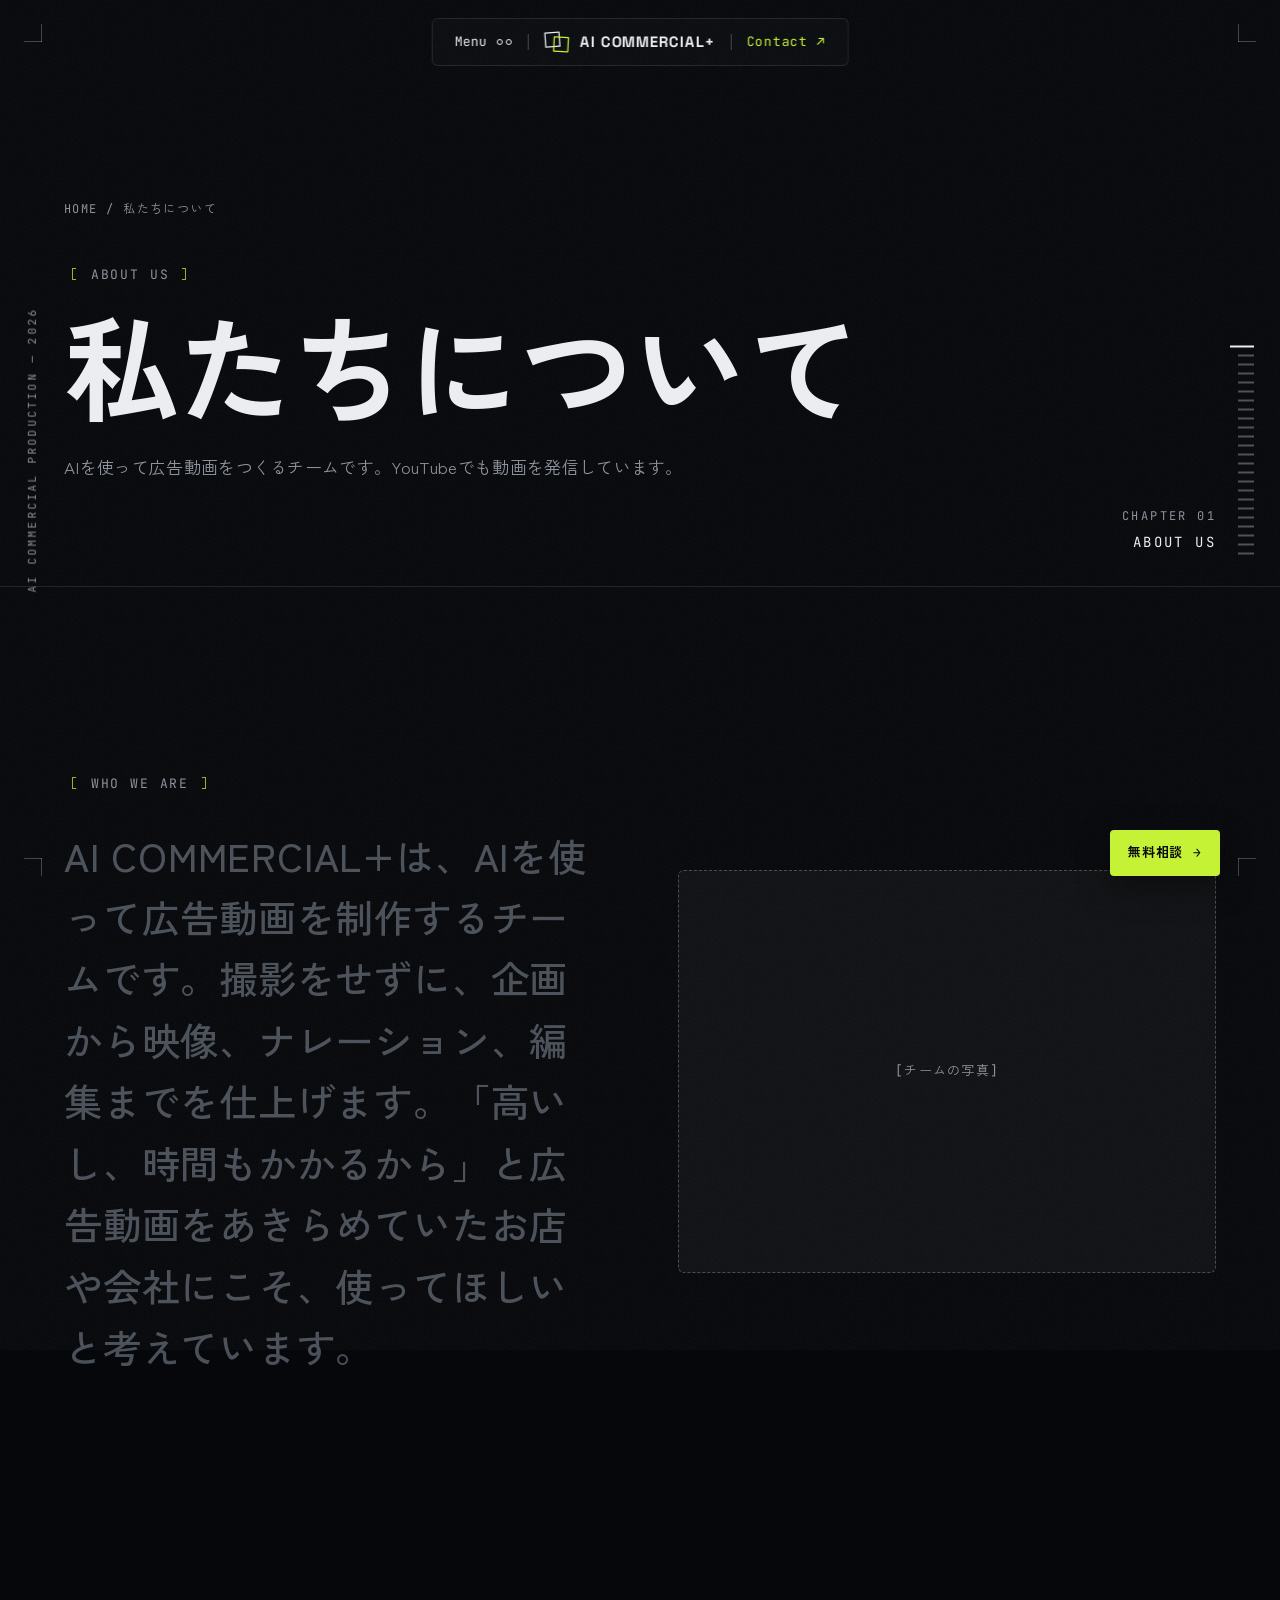
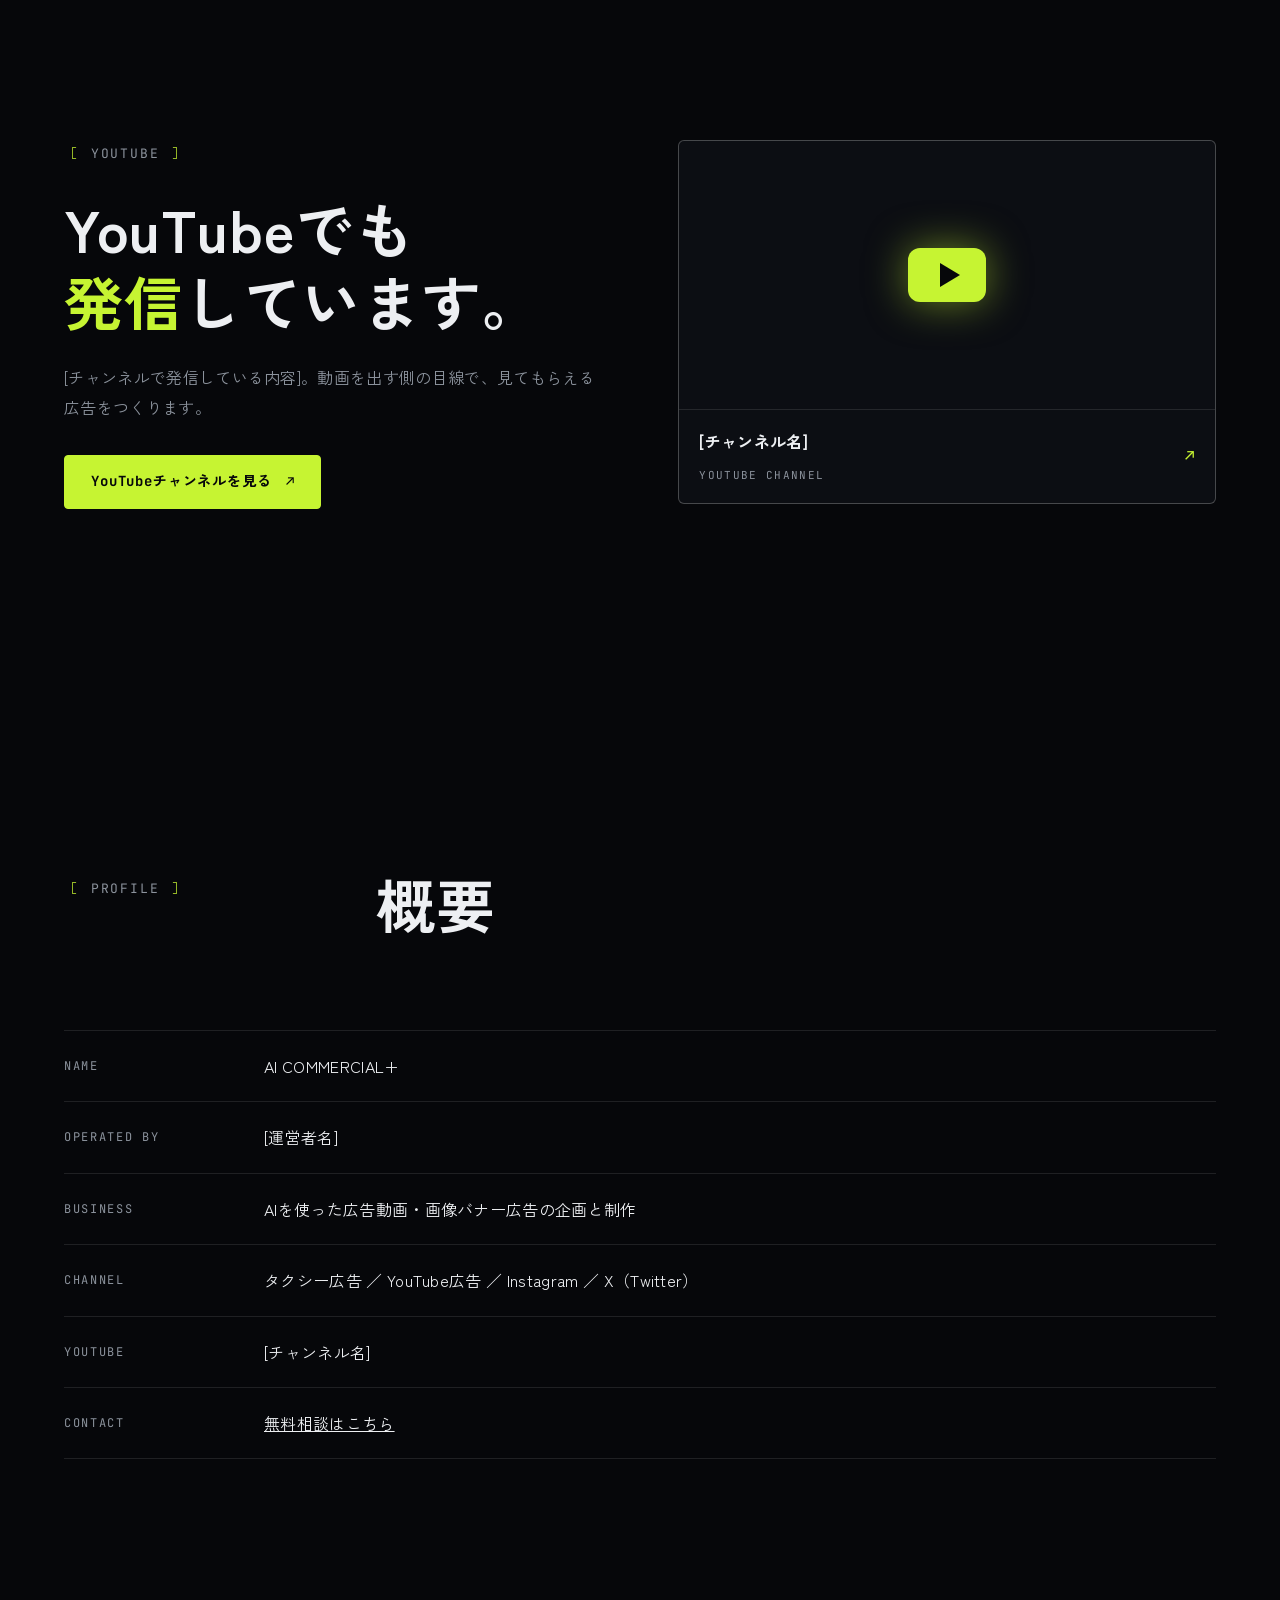
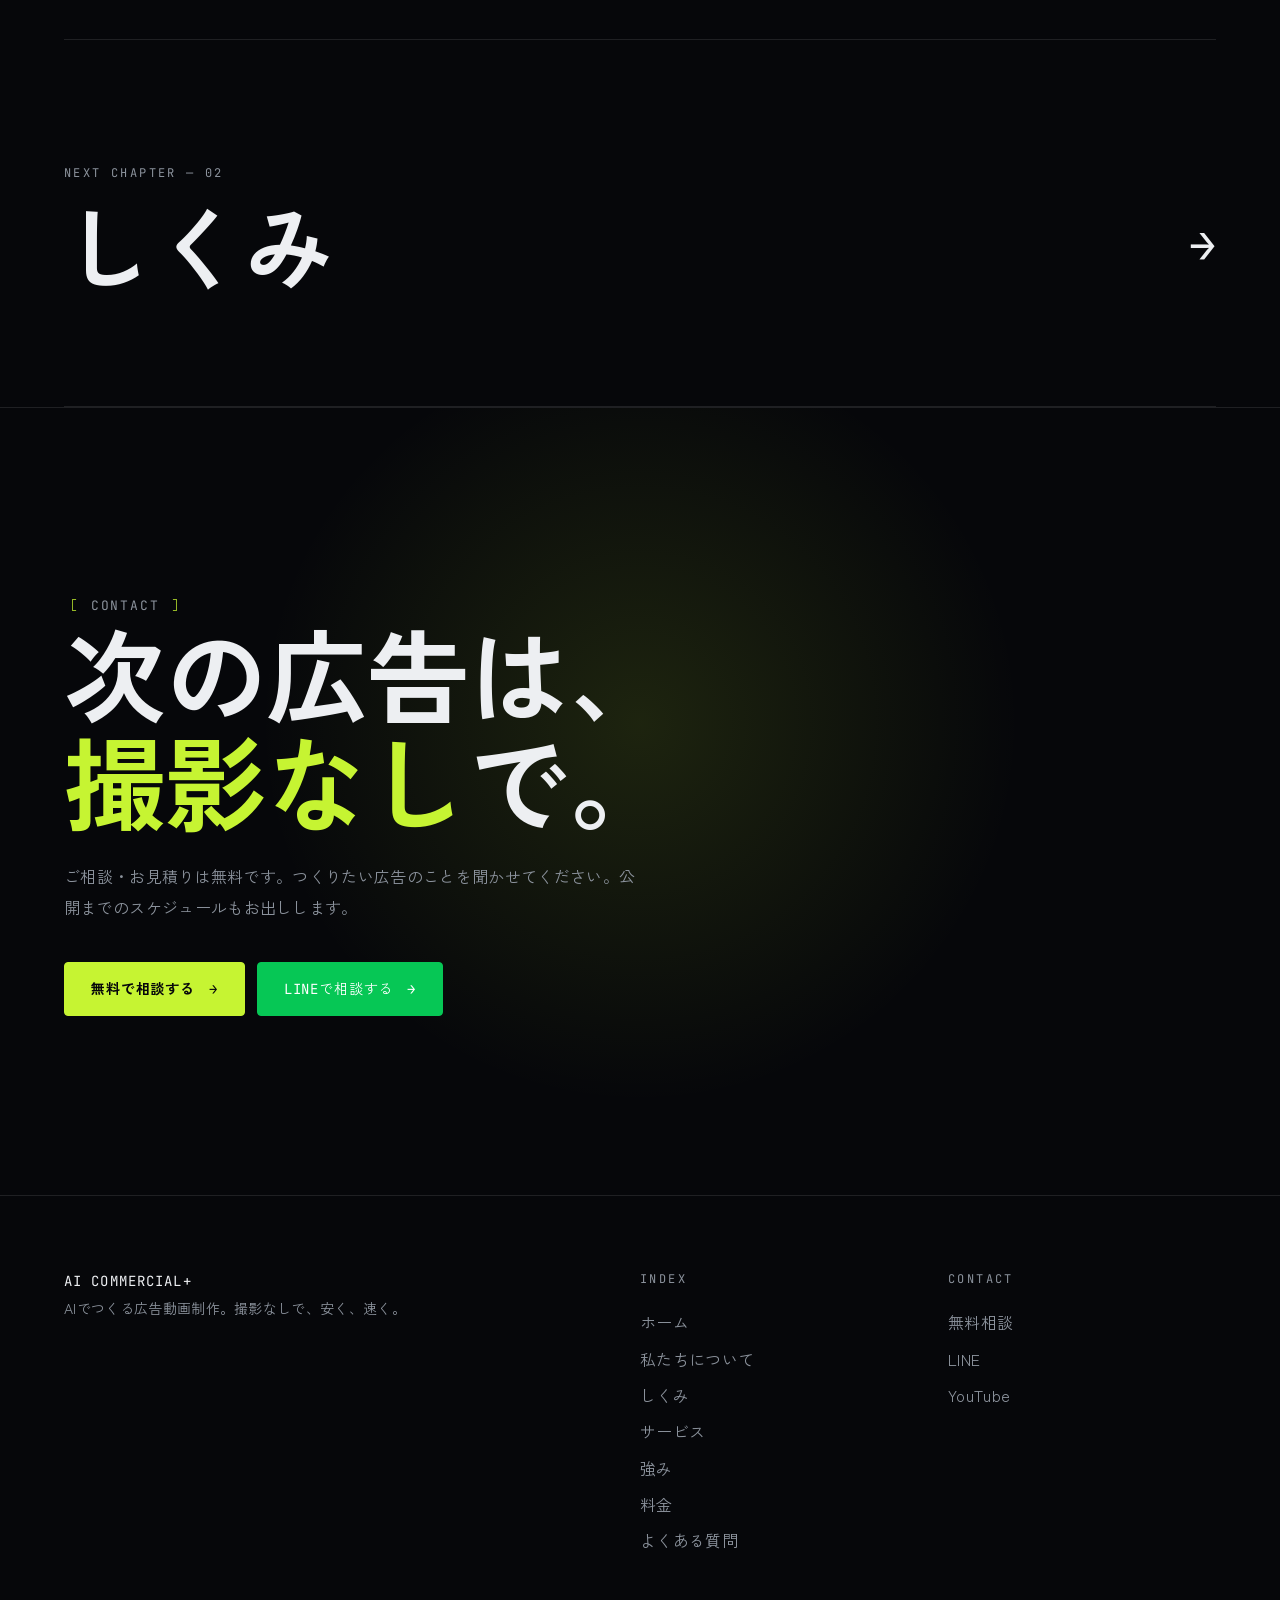
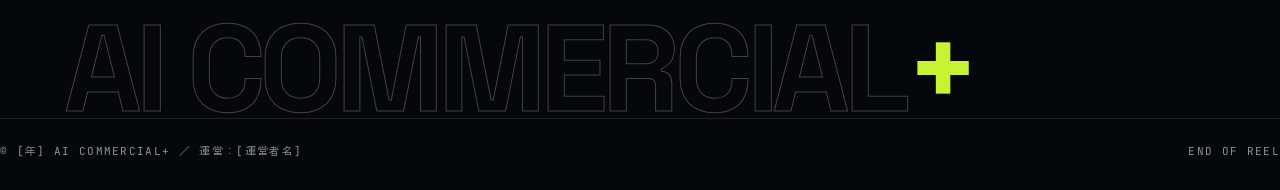
==== commit 0966f256: "サイト名をAI COMMERCIAL+に変更し、動画広告の行に30秒CMのプレビューを追加 Co-Authored-By: Claude Opus 5.5 <noreply@anthropic.com" ====
--- a/about.html
+++ b/about.html
@@ -3,8 +3,8 @@
 <head>
 <meta charset="UTF-8">
 <meta name="viewport" content="width=device-width, initial-scale=1.0">
-<title>私たちについて｜AIコマーシャル+</title>
-<meta name="description" content="AIコマーシャル+は、AIを使って広告動画をつくるチームです。YouTubeでも動画を発信しています。">
+<title>私たちについて｜AI COMMERCIAL+</title>
+<meta name="description" content="AI COMMERCIAL+は、AIを使って広告動画をつくるチームです。YouTubeでも動画を発信しています。">
 <meta name="theme-color" content="#06070A">
 <link rel="preconnect" href="https://fonts.googleapis.com">
 <link rel="preconnect" href="https://fonts.gstatic.com" crossorigin>
@@ -23,7 +23,7 @@
 
 <header class="capsule">
 <button class="menu-btn" type="button" aria-expanded="false" aria-controls="menu"><span class="menu-word">Menu</span><i aria-hidden="true"><b></b><b></b></i></button>
-<a class="brand" href="index.html" aria-label="AIコマーシャル+ トップへ"><svg viewBox="100 120 330 280" fill="none" aria-hidden="true"><rect class="logo-sq logo-sq--a" x="120" y="140" width="180" height="180" stroke="currentColor" stroke-width="16" stroke-linejoin="round"/><rect class="logo-sq logo-sq--b" x="230" y="200" width="180" height="180" stroke="#C6F432" stroke-width="16" stroke-linejoin="round"/></svg><span>AIコマーシャル+</span></a>
+<a class="brand" href="index.html" aria-label="AI COMMERCIAL+ トップへ"><svg viewBox="100 120 330 280" fill="none" aria-hidden="true"><rect class="logo-sq logo-sq--a" x="120" y="140" width="180" height="180" stroke="currentColor" stroke-width="16" stroke-linejoin="round"/><rect class="logo-sq logo-sq--b" x="230" y="200" width="180" height="180" stroke="#C6F432" stroke-width="16" stroke-linejoin="round"/></svg><span>AI COMMERCIAL+</span></a>
 <a class="cap-contact" href="#contact">Contact ↗</a>
 </header>
 <nav id="menu" class="menu" aria-label="メニュー">
@@ -58,7 +58,7 @@
 <div class="wrap split">
 <div>
 <span class="label" id="who-label">Who we are</span>
-<p class="glow-text" style="margin-top: 28px">AIコマーシャル+は、AIを使って広告動画を制作するチームです。撮影をせずに、企画から映像、ナレーション、編集までを仕上げます。「高いし、時間もかかるから」と広告動画をあきらめていたお店や会社にこそ、<em>使ってほしい</em>と考えています。</p>
+<p class="glow-text" style="margin-top: 28px">AI COMMERCIAL+は、AIを使って広告動画を制作するチームです。撮影をせずに、企画から映像、ナレーション、編集までを仕上げます。「高いし、時間もかかるから」と広告動画をあきらめていたお店や会社にこそ、<em>使ってほしい</em>と考えています。</p>
 </div>
 <div class="photo-slot" role="img" aria-label="チームの写真（準備中）" data-reveal>[チームの写真]</div>
 </div>
@@ -83,7 +83,7 @@
 <div class="wrap">
 <div class="head"><span class="label" id="profile-label">Profile</span><h2 class="title" data-reveal>概要</h2></div>
 <dl class="profile" data-reveal>
-<dt>NAME</dt><dd>AIコマーシャル+</dd>
+<dt>NAME</dt><dd>AI COMMERCIAL+</dd>
 <dt>OPERATED BY</dt><dd>[運営者名]</dd>
 <dt>BUSINESS</dt><dd>AIを使った広告動画・画像バナー広告の企画と制作</dd>
 <dt>CHANNEL</dt><dd>タクシー広告 ／ YouTube広告 ／ Instagram ／ X（Twitter）</dd>
@@ -115,7 +115,7 @@
 <div class="wrap">
 <div class="footer-grid">
 <div>
-<p class="mono" style="color: var(--text)">AIコマーシャル+</p>
+<p class="mono" style="color: var(--text)">AI COMMERCIAL+</p>
 <p>AIでつくる広告動画制作。撮影なしで、安く、速く。</p>
 </div>
 <div>
@@ -141,7 +141,7 @@
 </div>
 <p class="wordmark" aria-hidden="true">AI COMMERCIAL<em>+</em></p>
 </div>
-<div class="wrap footer-bottom"><span>&copy; [年] AIコマーシャル+ ／ 運営：[運営者名]</span><span>END OF REEL</span></div>
+<div class="wrap footer-bottom"><span>&copy; [年] AI COMMERCIAL+ ／ 運営：[運営者名]</span><span>END OF REEL</span></div>
 </footer>
 <a class="float-cta is-hidden" href="#contact">無料相談 <span aria-hidden="true">→</span></a>
 <script src="assets/site.js" defer></script>
--- a/assets/site.css
+++ b/assets/site.css
@@ -1,5 +1,5 @@
 /* =========================================================
-   AIコマーシャル+ 全ページ共通スタイル
+   AI COMMERCIAL+ 全ページ共通スタイル
    暗い画面に映像を映えさせる、シネマティックな構成
    ========================================================= */
 
@@ -80,7 +80,7 @@
 .capsule > * { position: relative; }
 .capsule .menu-btn i { display: inline-flex; gap: 3px; }
 .capsule .menu-btn i b { width: 6px; height: 6px; border: 1px solid currentColor; border-radius: 50%; }
-.capsule .brand { font-family: var(--font-ja); font-weight: 900; font-size: 15px; letter-spacing: .04em; }
+.capsule .brand { font-family: var(--font-en); font-weight: 700; font-size: 15px; letter-spacing: .06em; }
 .capsule .brand svg { height: 22px; width: auto; overflow: visible; }
 .capsule .cap-contact { color: var(--lime); }
 .capsule > *:hover { color: var(--lime); }
@@ -166,7 +166,7 @@
 .hero-rot .rot { font-family: var(--font-mono); color: var(--text); }
 .hero-actions { margin-top: 36px; display: flex; gap: 12px; flex-wrap: wrap; }
 .hero-data { position: absolute; right: calc(var(--gutter) + 40px); top: 24%; display: grid; gap: 22px; font-family: var(--font-mono); font-size: 12px; letter-spacing: .14em; color: var(--sub); }
-.hero-data div { display: grid; gap: 2px; padding-left: 14px; border-left: 1px solid var(--lime); }
+.hero-data div { display: grid; gap: 2px; padding: 8px 16px 8px 14px; border-left: 1px solid var(--lime); background: rgba(6,7,10,.55); backdrop-filter: blur(8px); -webkit-backdrop-filter: blur(8px); }
 .hero-data b { font-size: 15px; color: var(--text); font-weight: 400; letter-spacing: .08em; }
 .hero-cards { position: absolute; right: var(--gutter); bottom: clamp(36px, 6vh, 64px); display: flex; gap: 14px; }
 .hero-card { position: relative; width: 220px; aspect-ratio: 16 / 10; border: 1px solid var(--line-strong); border-radius: 4px; overflow: hidden; text-decoration: none; background: var(--bg-2); transition: transform .4s var(--ease), border-color .3s; }
